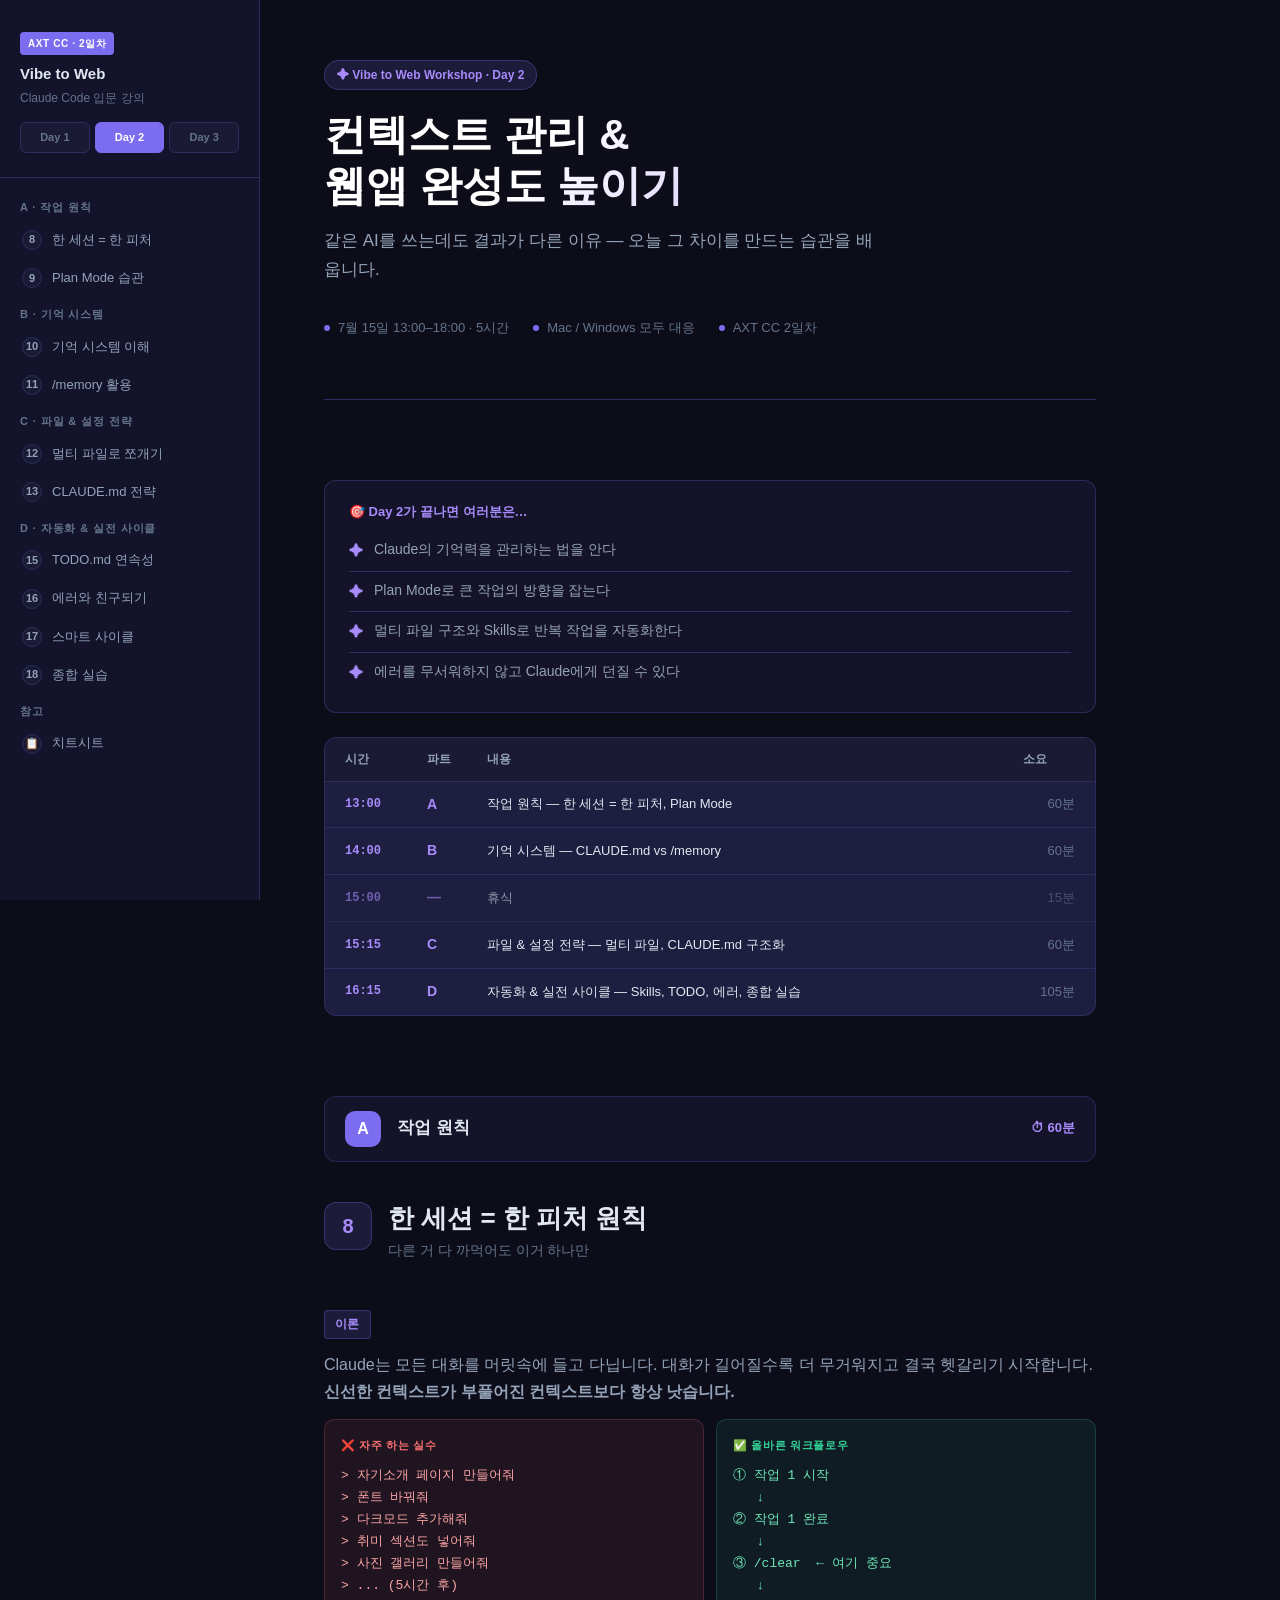
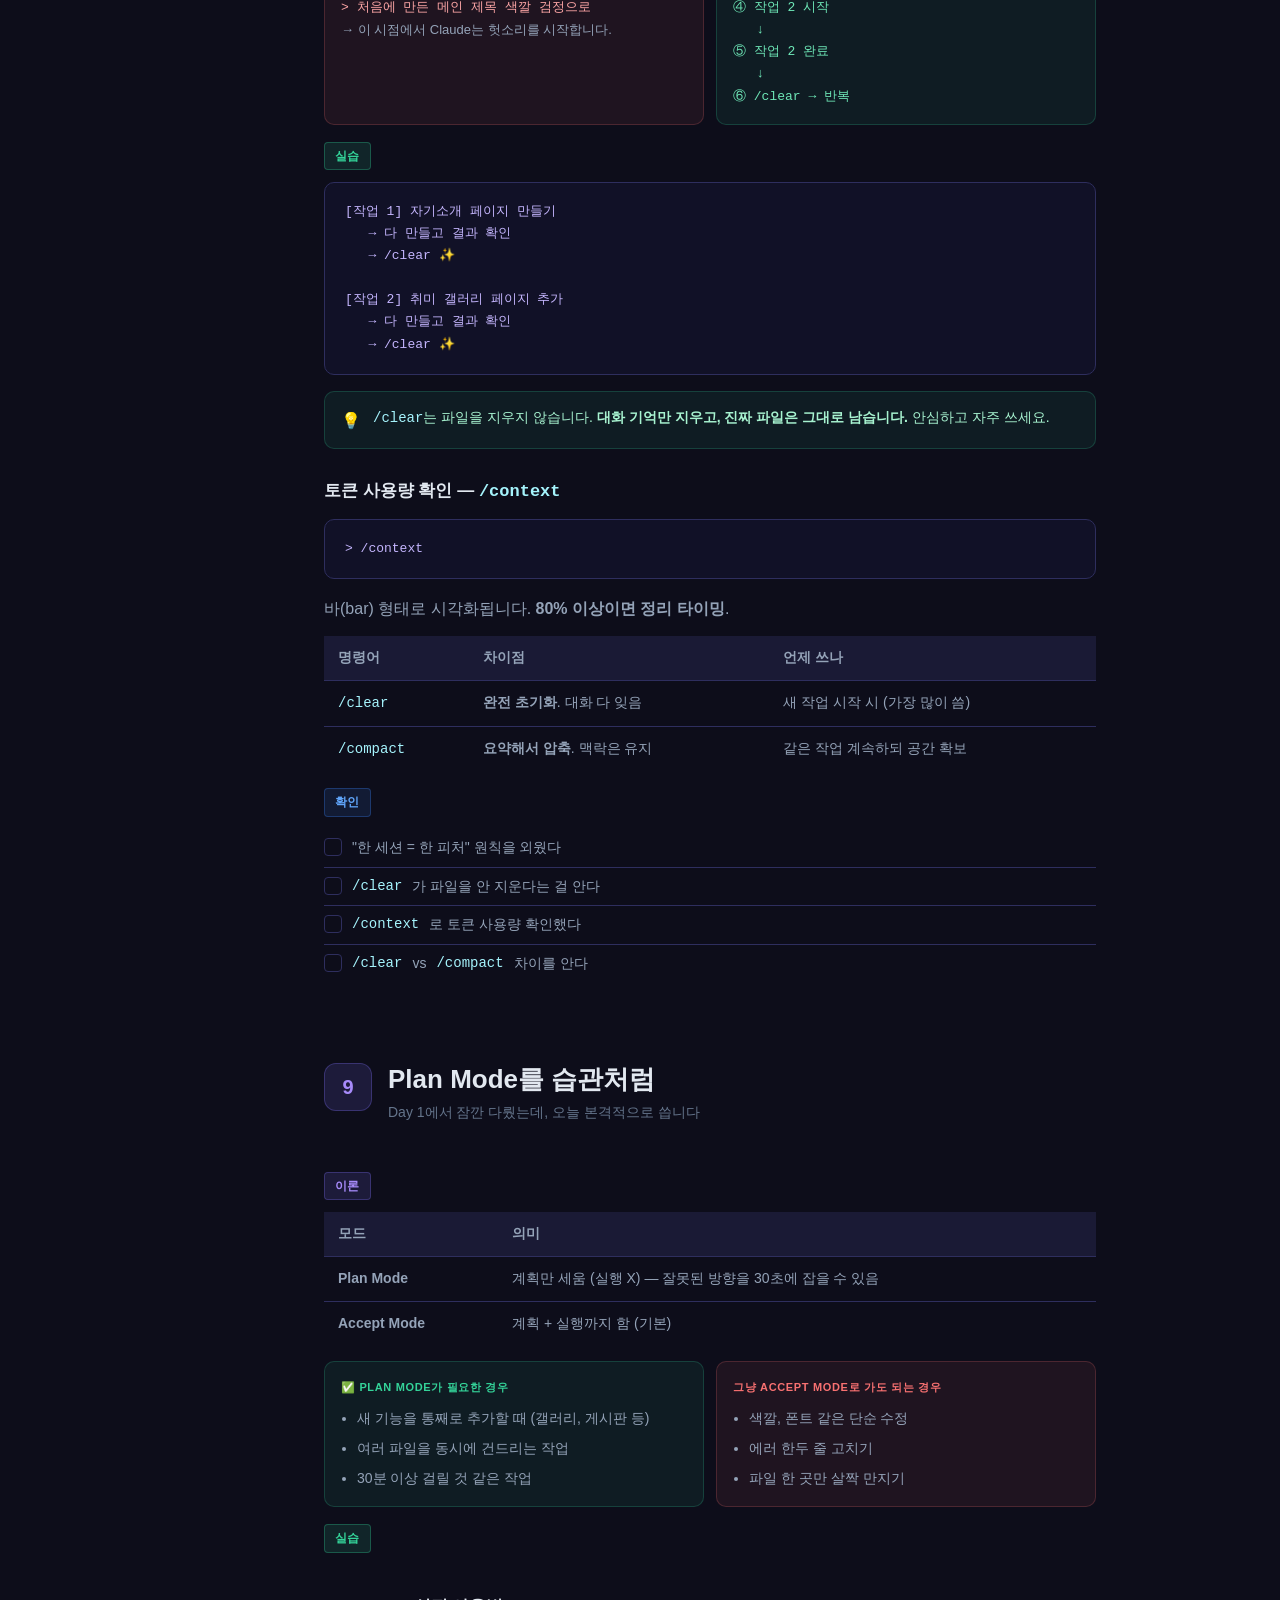
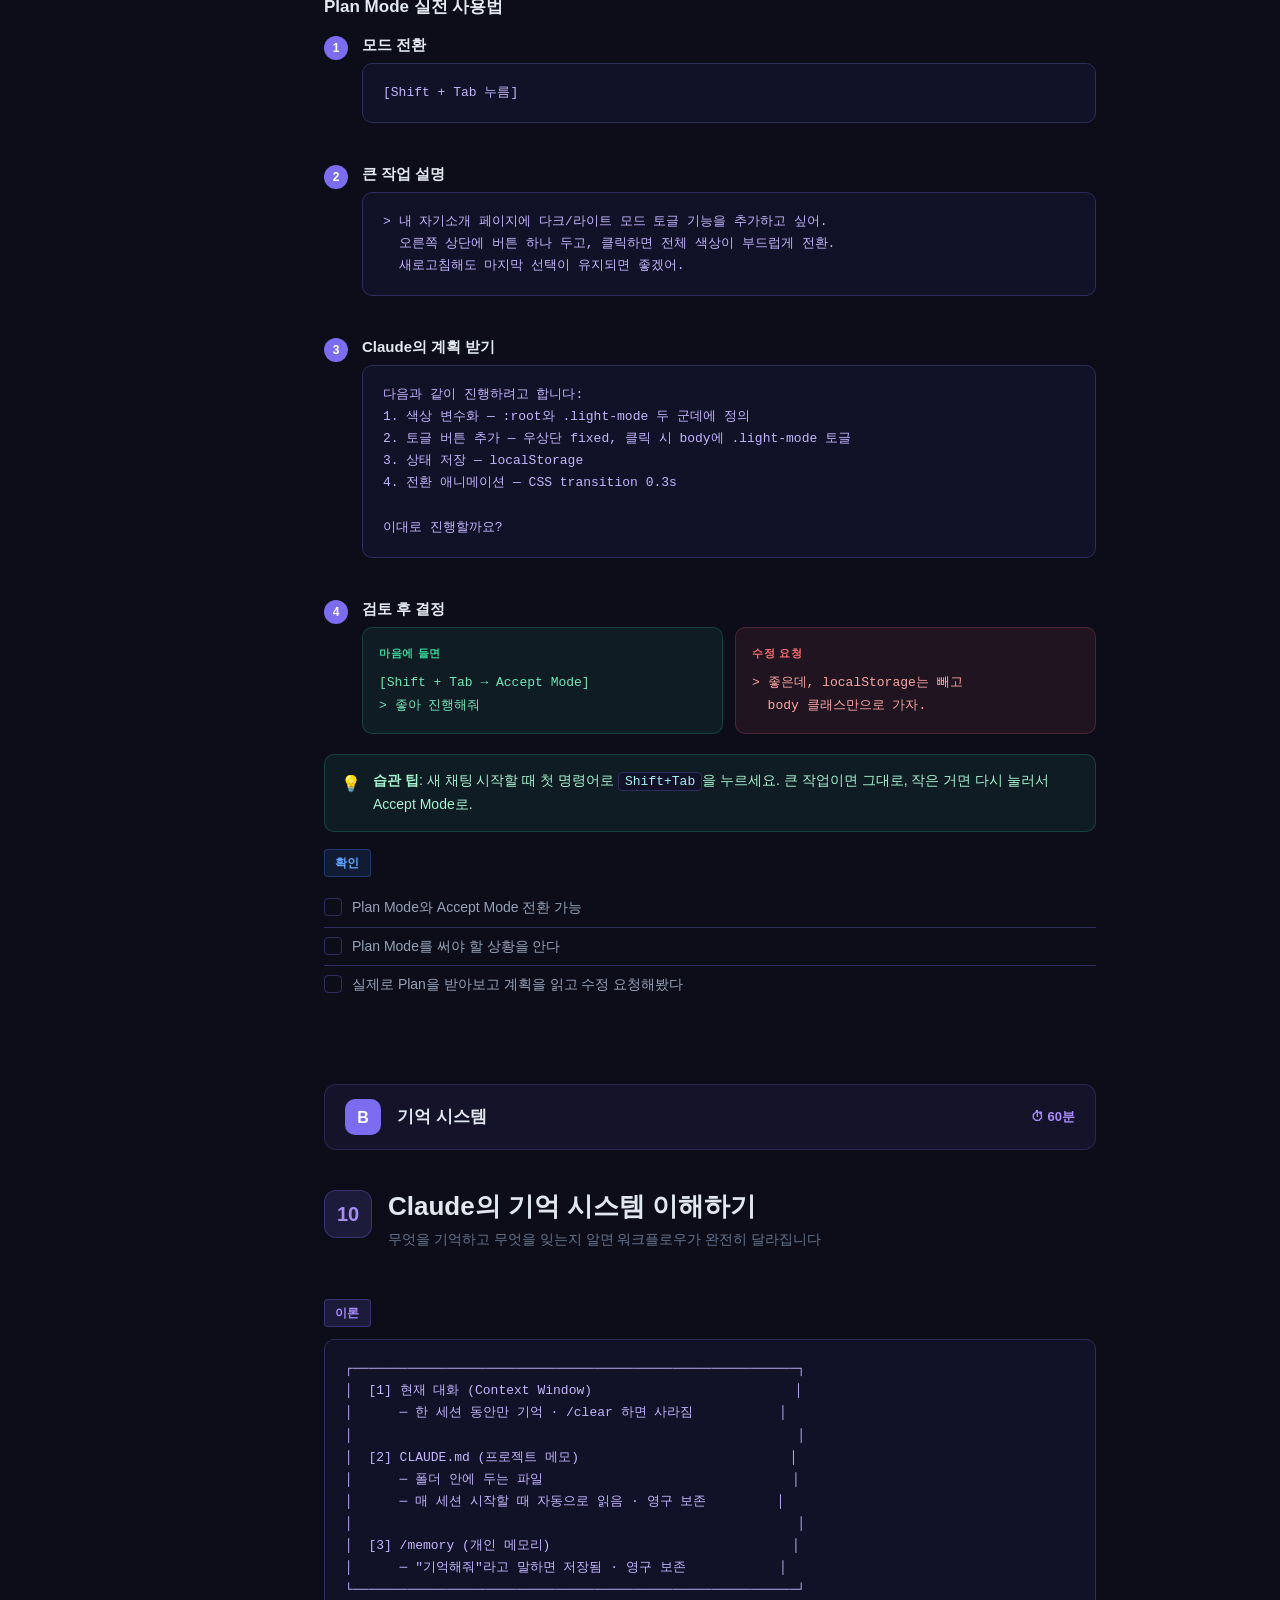
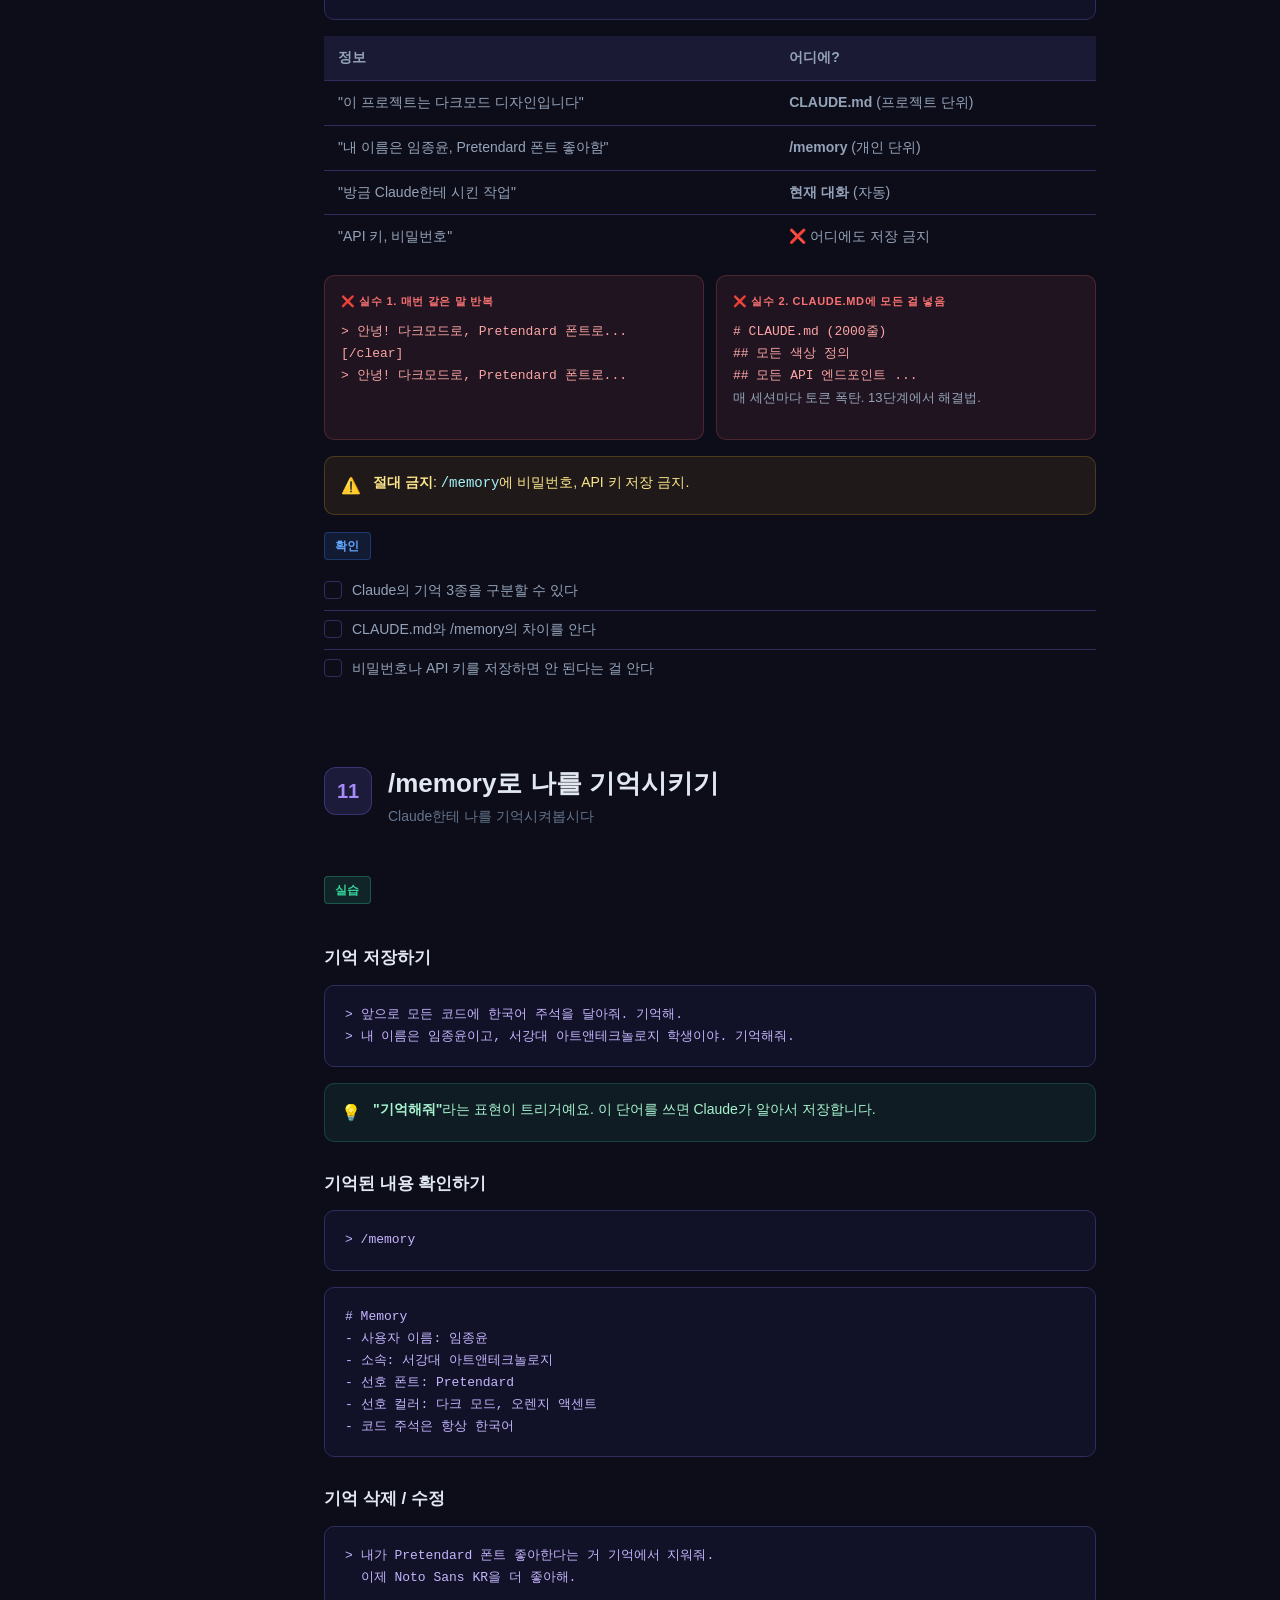
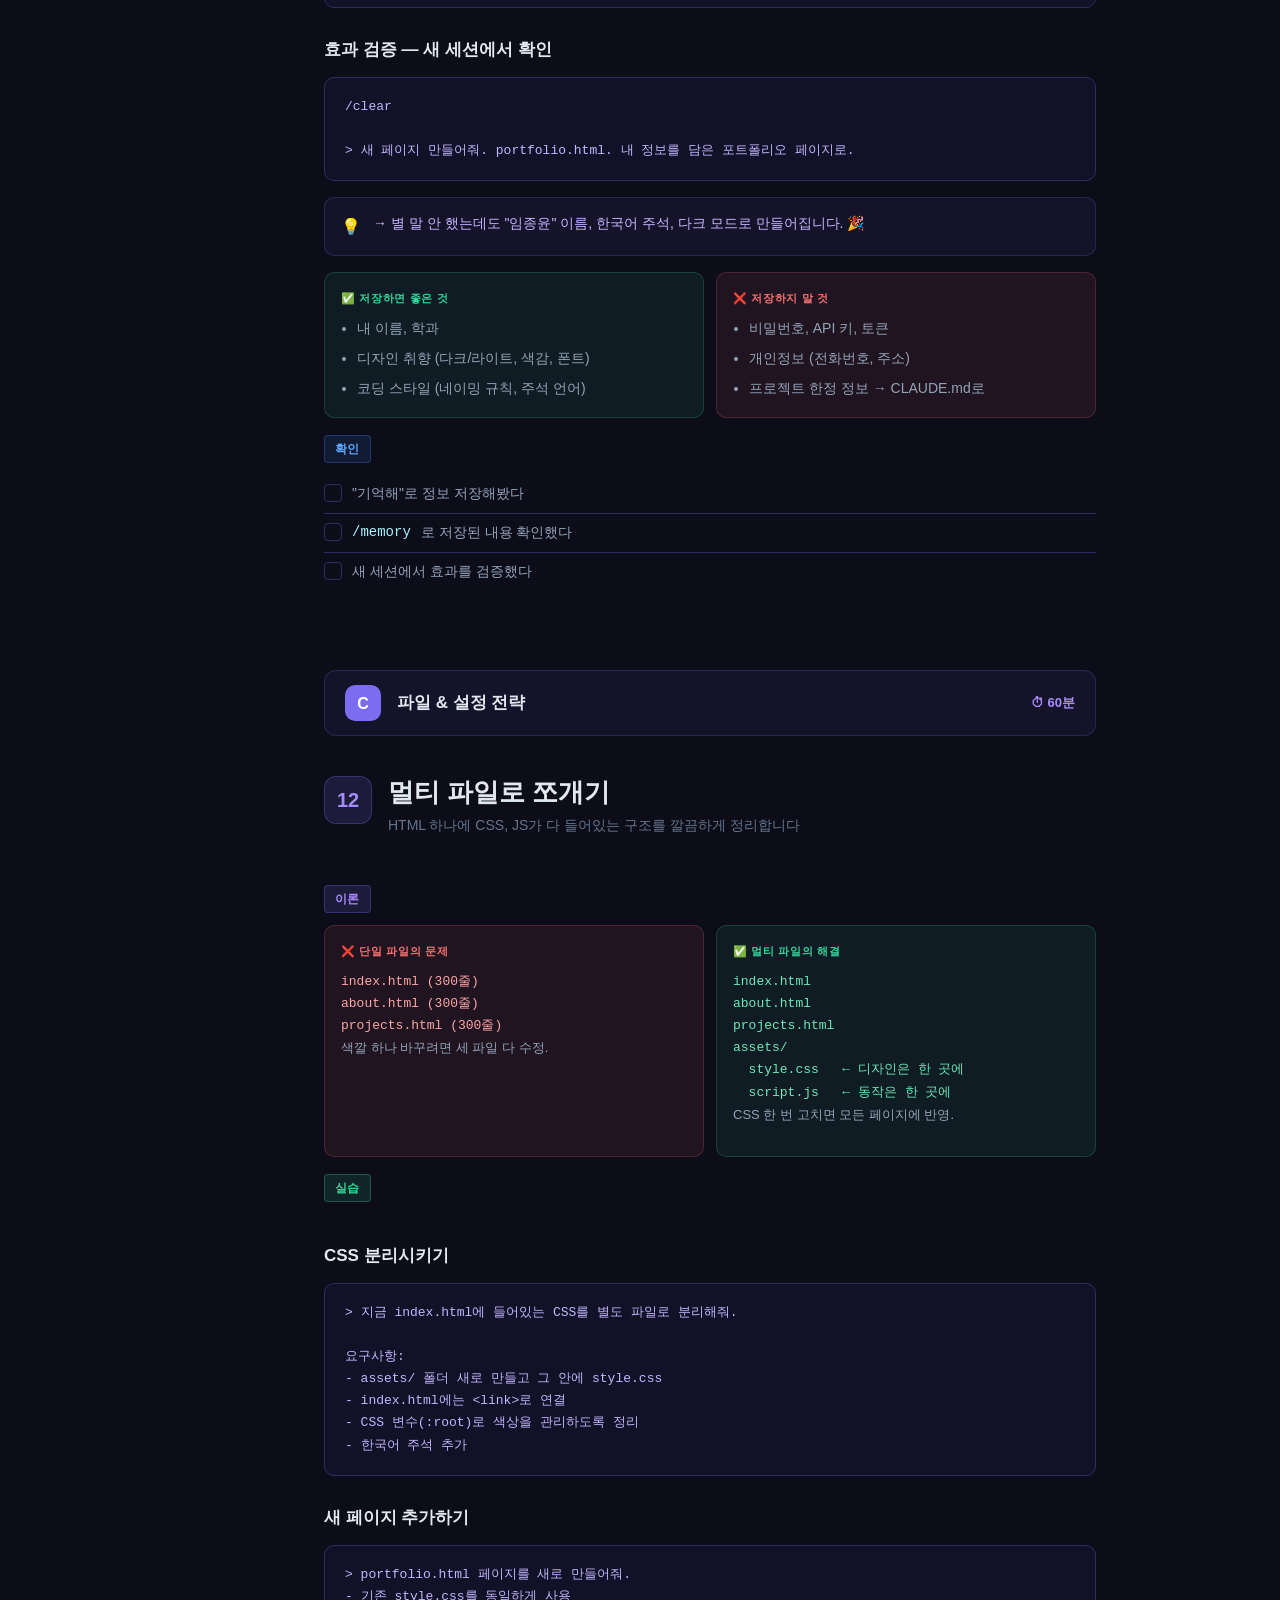
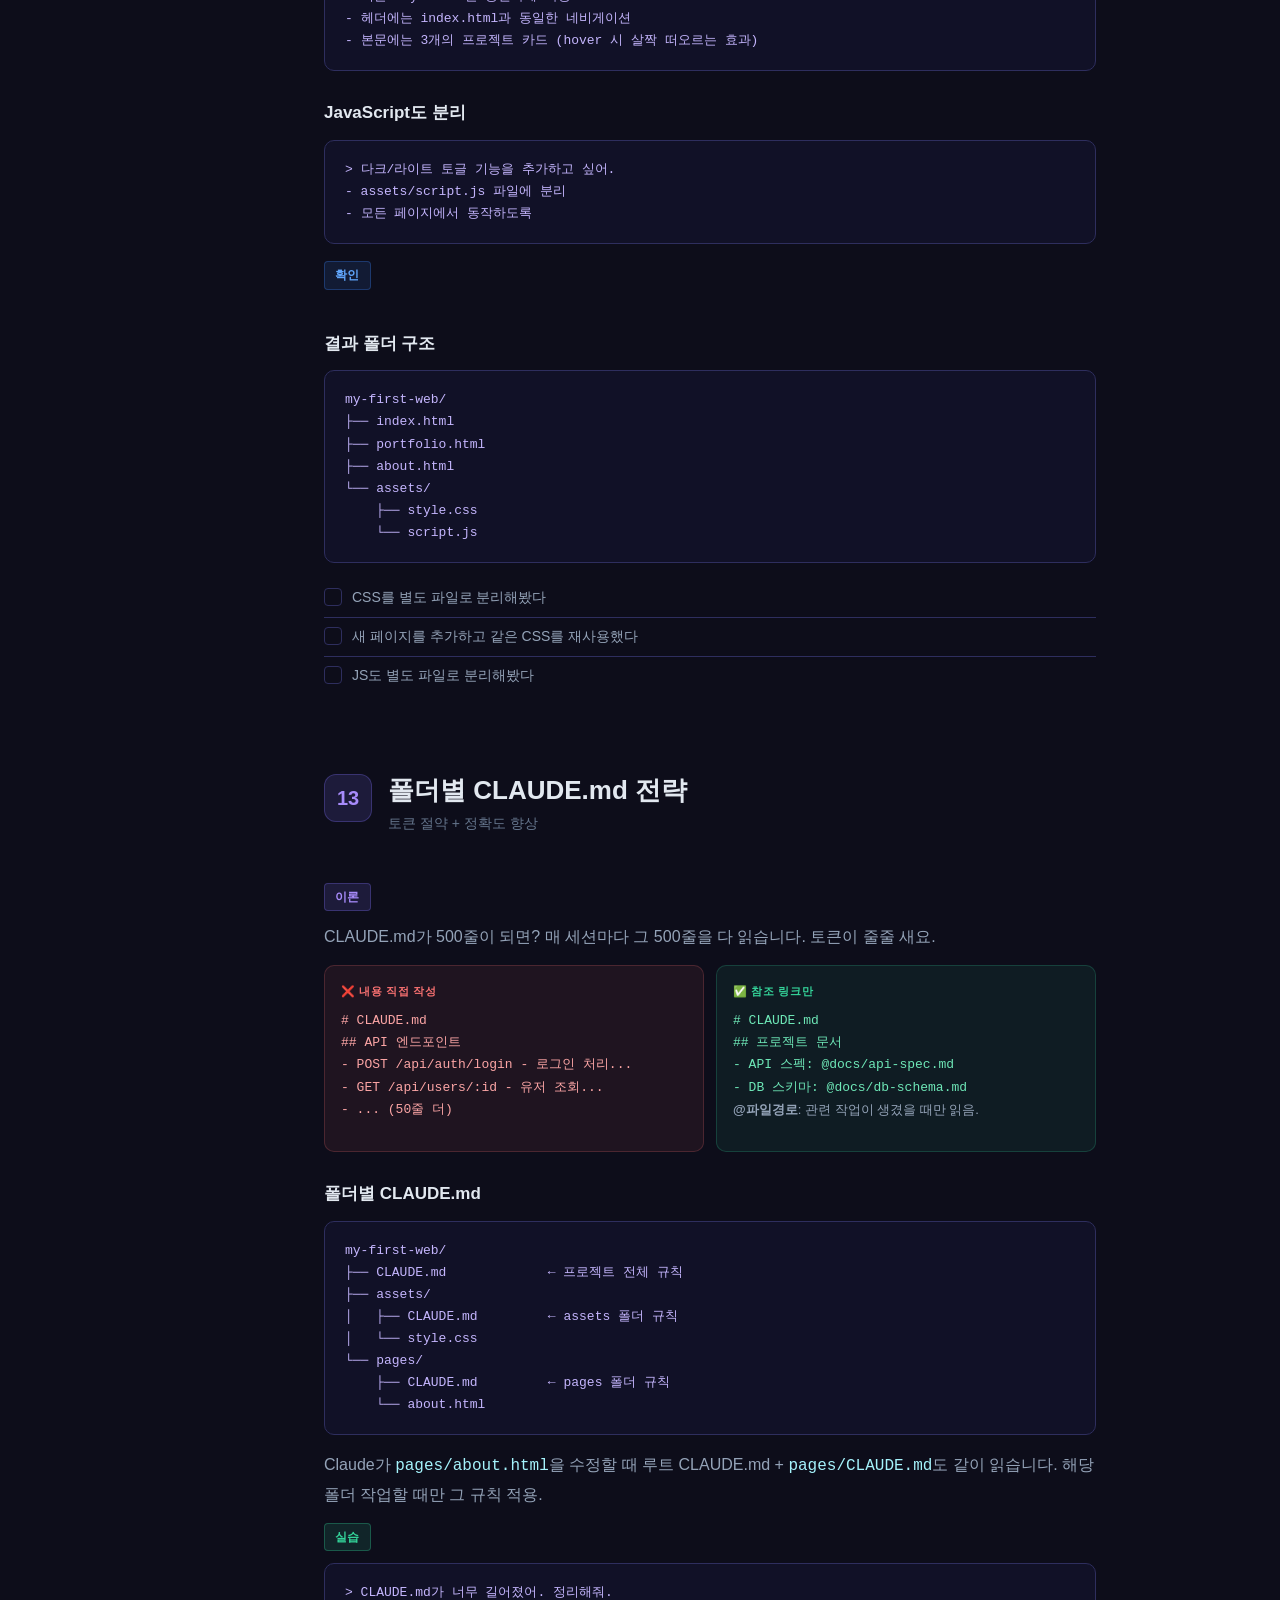
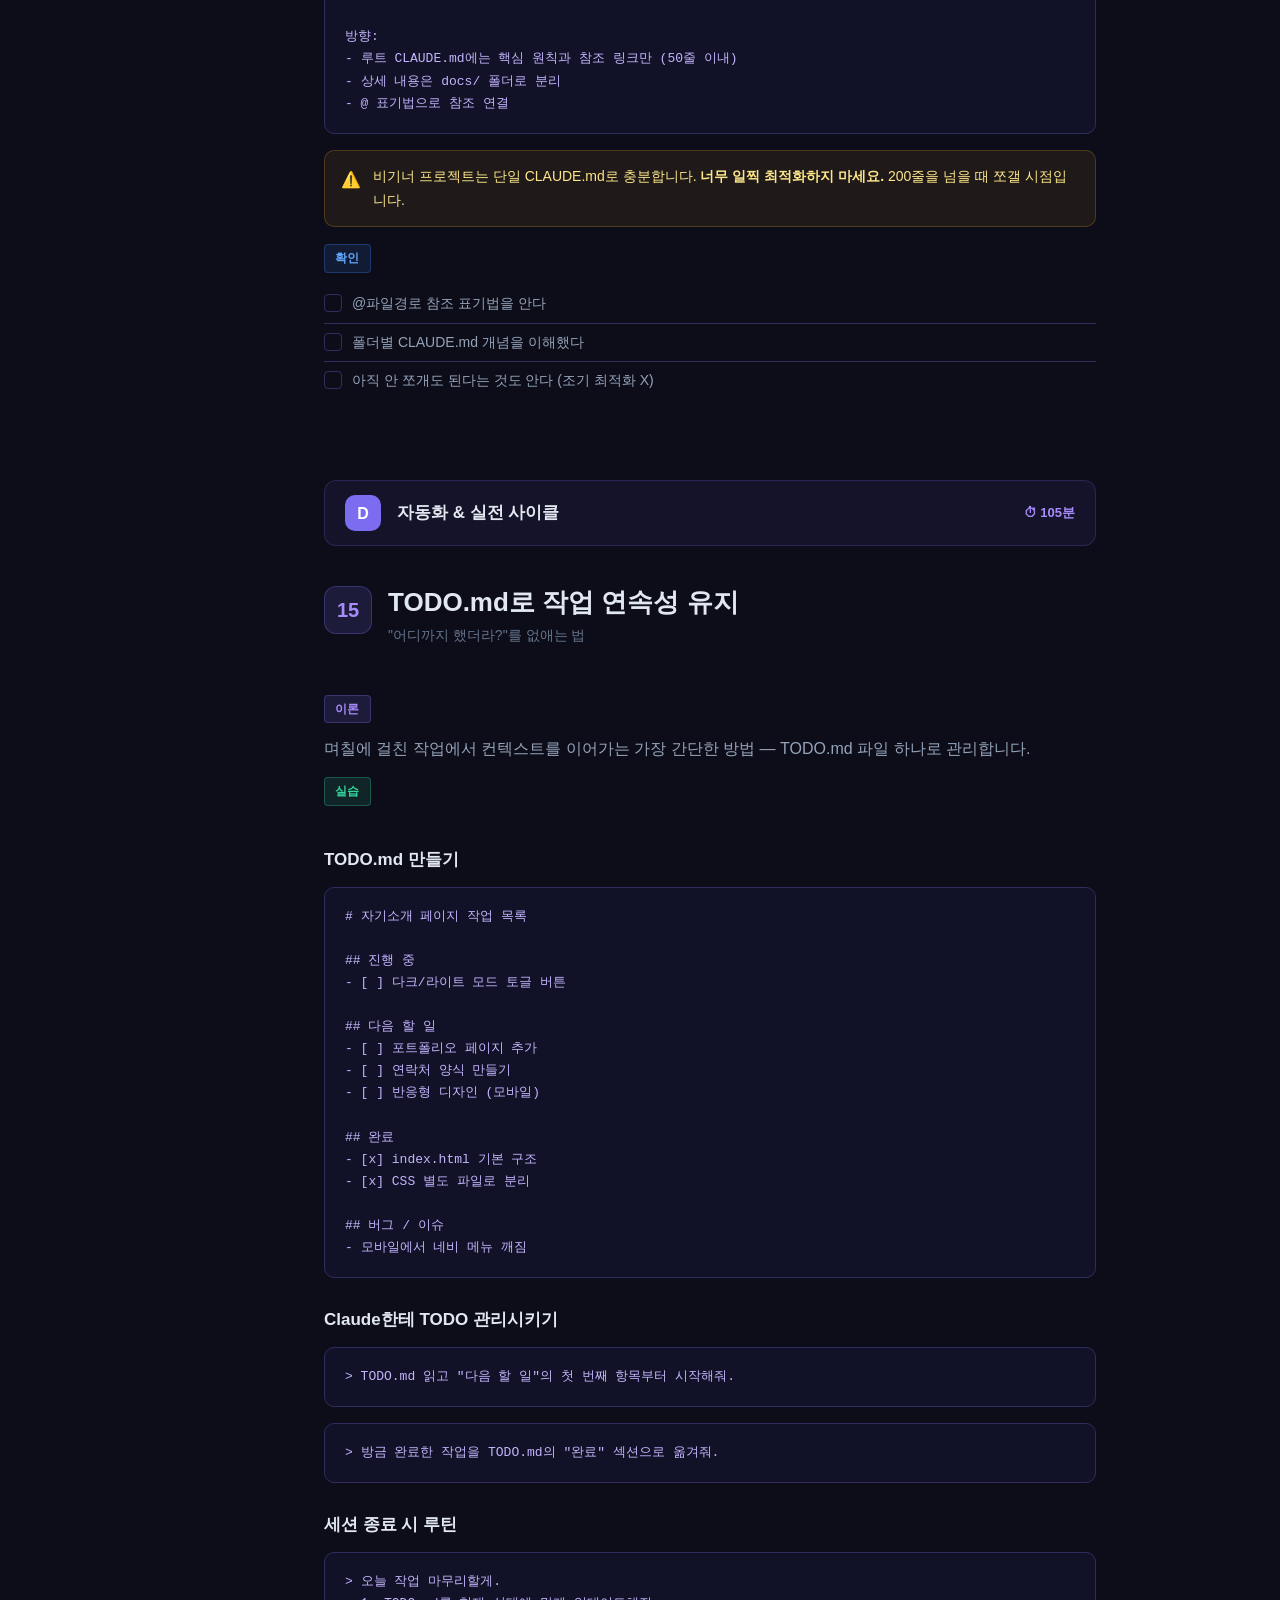
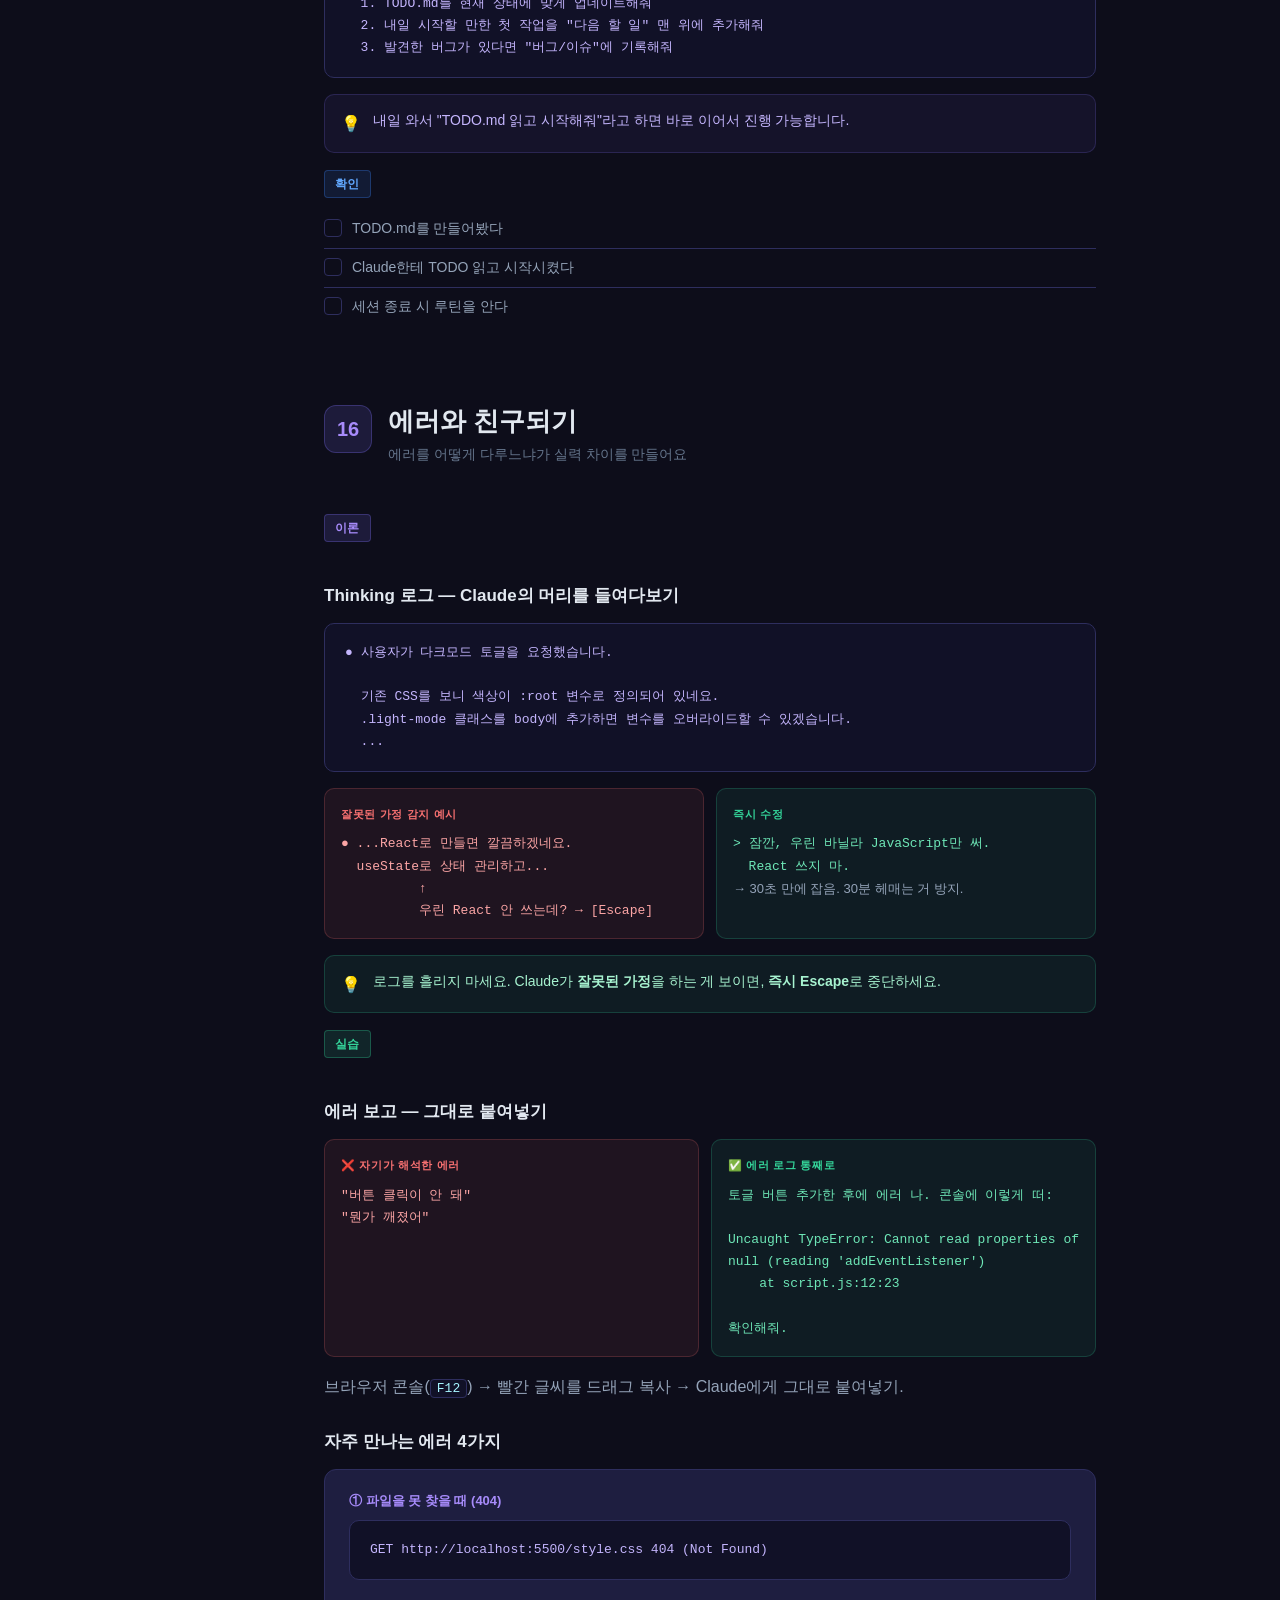
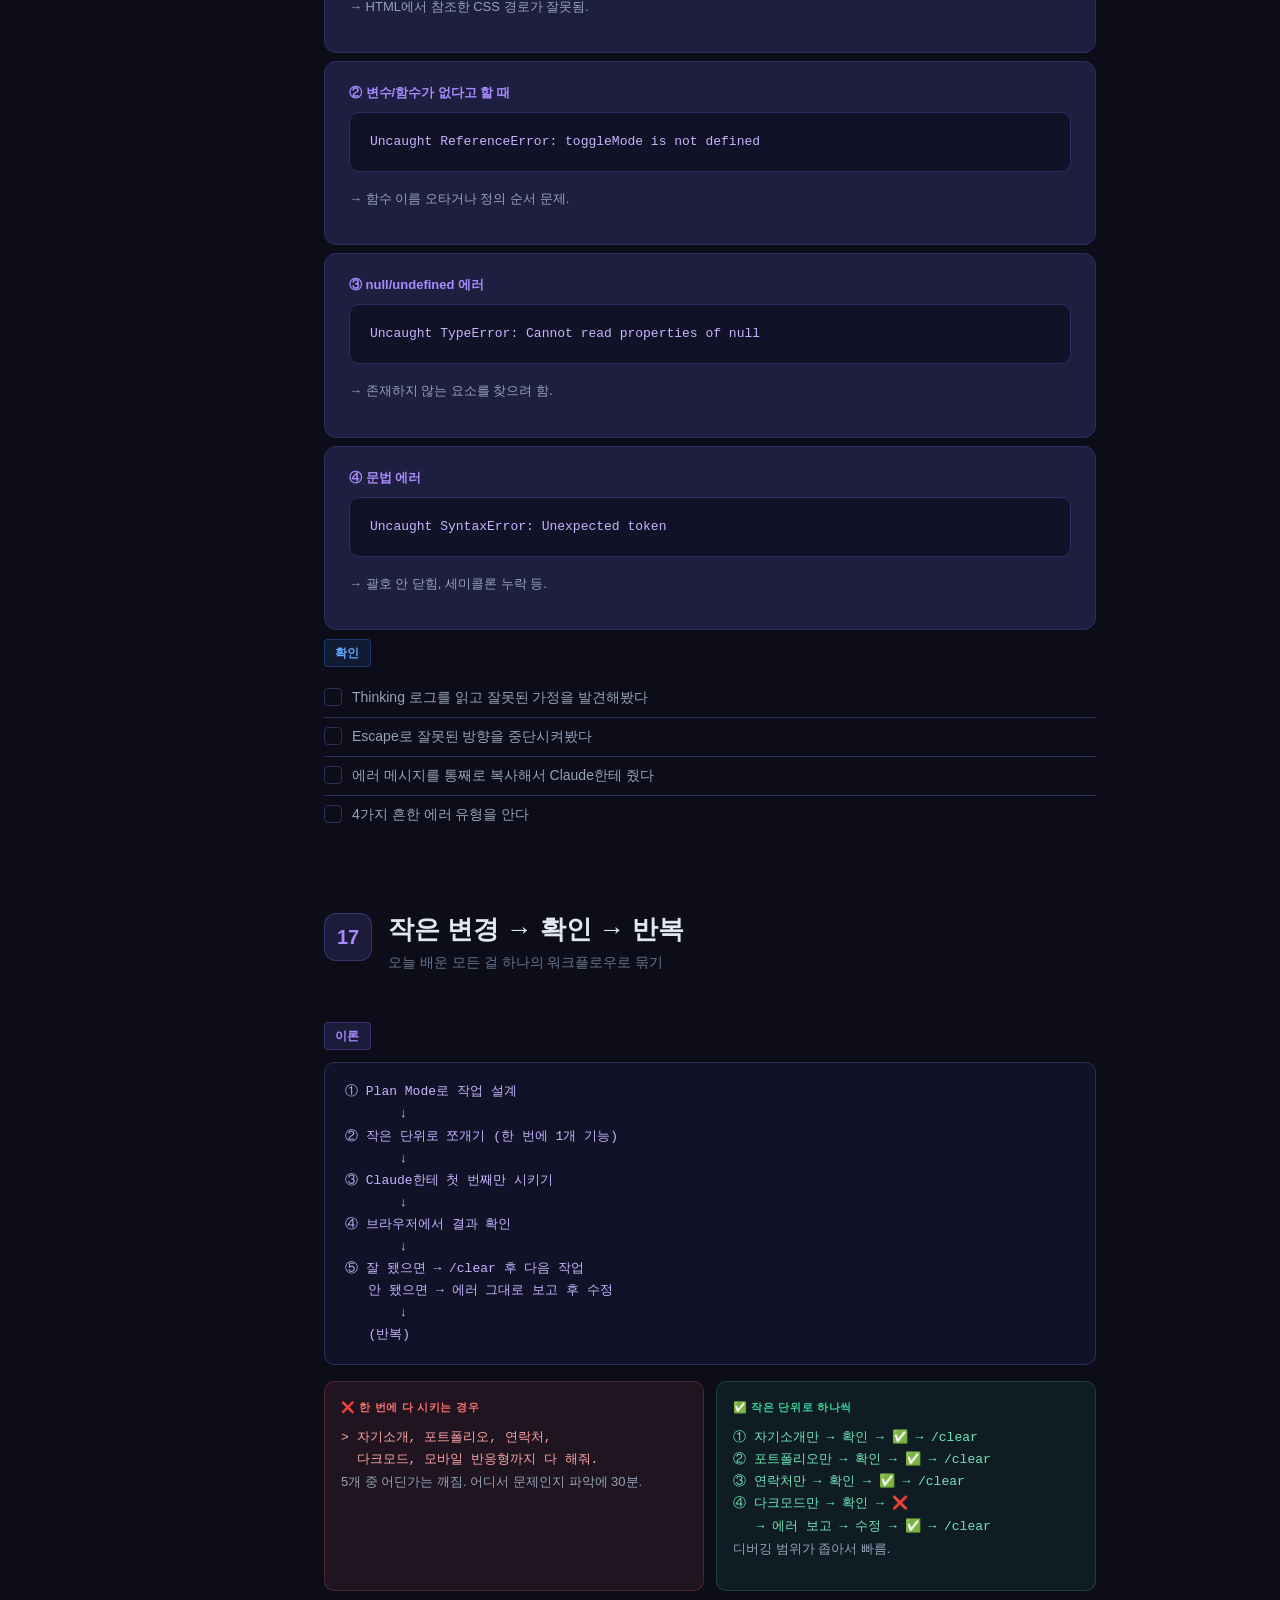
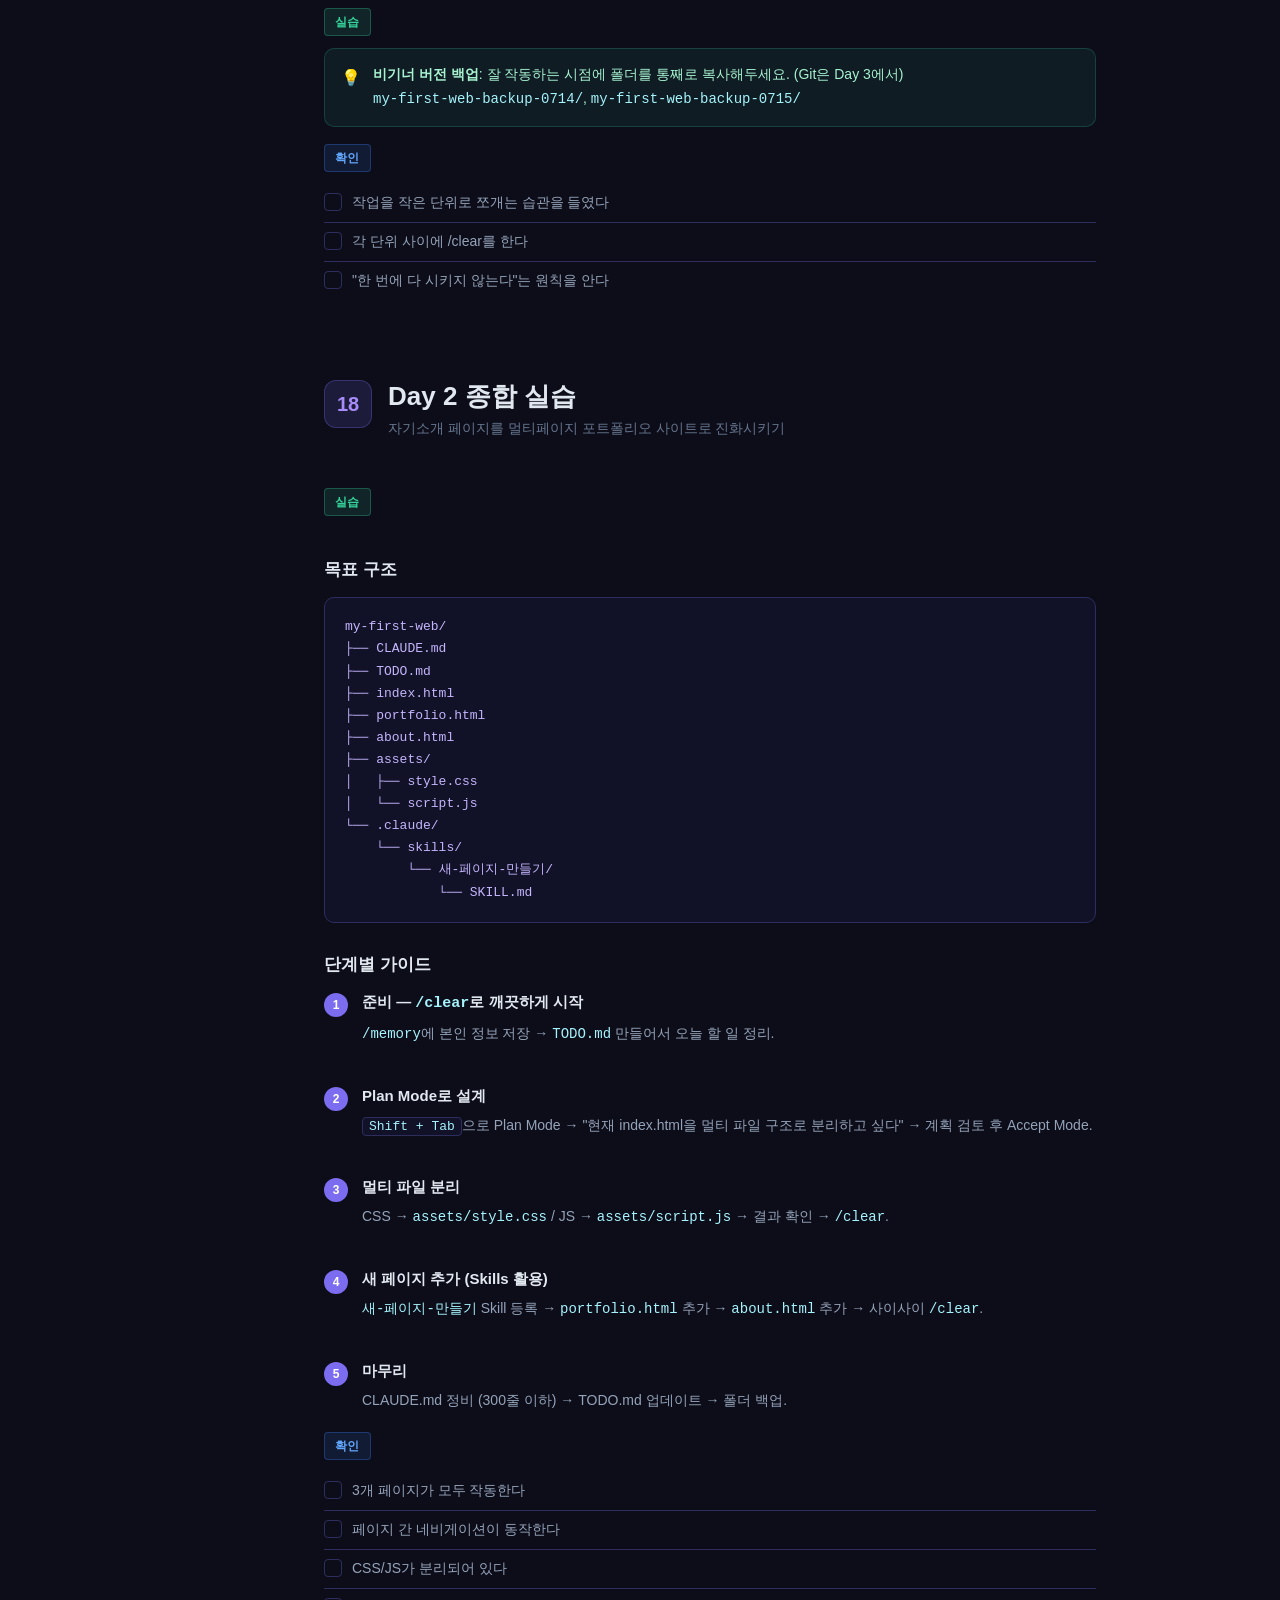
==== day2.html @ 5e1e9b09 "Initial commit: Vibe to Web 워크샵 자료 Co-Authored-By: Claude Opus 4.8 <noreply@anthropic.com>" ====
<!DOCTYPE html>
<html lang="ko">
<head>
  <meta charset="UTF-8">
  <meta name="viewport" content="width=device-width, initial-scale=1.0">
  <title>Vibe to Web — Day 2 · 컨텍스트 관리 &amp; 웹앱 완성도 높이기</title>
  <link rel="stylesheet" href="style.css">
</head>
<body>

<div class="layout">

  <!-- ── Sidebar ── -->
  <aside class="sidebar">
    <div class="sidebar-logo">
      <div class="badge">AXT CC · 2일차</div>
      <h1>Vibe to Web</h1>
      <p>Claude Code 입문 강의</p>
      <div class="day-nav">
        <a href="index.html">Day 1</a>
        <a href="day2.html" class="active">Day 2</a>
        <a href="day3.html">Day 3</a>
      </div>
    </div>
    <nav>
      <div class="nav-section">
        <span class="nav-title">A · 작업 원칙</span>
        <a class="nav-link" href="#step8"><span class="step-num">8</span>한 세션 = 한 피처</a>
        <a class="nav-link" href="#step9"><span class="step-num">9</span>Plan Mode 습관</a>
      </div>
      <div class="nav-section">
        <span class="nav-title">B · 기억 시스템</span>
        <a class="nav-link" href="#step10"><span class="step-num">10</span>기억 시스템 이해</a>
        <a class="nav-link" href="#step11"><span class="step-num">11</span>/memory 활용</a>
      </div>
      <div class="nav-section">
        <span class="nav-title">C · 파일 &amp; 설정 전략</span>
        <a class="nav-link" href="#step12"><span class="step-num">12</span>멀티 파일로 쪼개기</a>
        <a class="nav-link" href="#step13"><span class="step-num">13</span>CLAUDE.md 전략</a>
      </div>
      <div class="nav-section">
        <span class="nav-title">D · 자동화 &amp; 실전 사이클</span>
        <a class="nav-link" href="#step15"><span class="step-num">15</span>TODO.md 연속성</a>
        <a class="nav-link" href="#step16"><span class="step-num">16</span>에러와 친구되기</a>
        <a class="nav-link" href="#step17"><span class="step-num">17</span>스마트 사이클</a>
        <a class="nav-link" href="#step18"><span class="step-num">18</span>종합 실습</a>
      </div>
      <div class="nav-section">
        <span class="nav-title">참고</span>
        <a class="nav-link" href="#appendix"><span class="step-num">📋</span>치트시트</a>
      </div>
    </nav>
  </aside>

  <!-- ── Main ── -->
  <main>

    <!-- Hero -->
    <div class="hero" id="top">
      <div class="tag">✦ Vibe to Web Workshop · Day 2</div>
      <h1>컨텍스트 관리 &amp;<br>웹앱 완성도 높이기</h1>
      <p>같은 AI를 쓰는데도 결과가 다른 이유 — 오늘 그 차이를 만드는 습관을 배웁니다.</p>
      <div class="hero-meta">
        <div class="meta-item"><span class="dot"></span> 7월 15일 13:00–18:00 · 5시간</div>
        <div class="meta-item"><span class="dot"></span> Mac / Windows 모두 대응</div>
        <div class="meta-item"><span class="dot"></span> AXT CC 2일차</div>
      </div>
    </div>

    <!-- Day 2 목표 -->
    <div class="card accent" style="margin-bottom: 24px;">
      <div class="card-title">🎯 Day 2가 끝나면 여러분은…</div>
      <ul class="checklist" style="margin-bottom:0;">
        <li><span style="color:var(--accent2); font-size:15px;">✦</span> Claude의 기억력을 관리하는 법을 안다</li>
        <li><span style="color:var(--accent2); font-size:15px;">✦</span> Plan Mode로 큰 작업의 방향을 잡는다</li>
        <li><span style="color:var(--accent2); font-size:15px;">✦</span> 멀티 파일 구조와 Skills로 반복 작업을 자동화한다</li>
        <li><span style="color:var(--accent2); font-size:15px;">✦</span> 에러를 무서워하지 않고 Claude에게 던질 수 있다</li>
      </ul>
    </div>

    <!-- Timetable -->
    <div class="timetable" style="margin-bottom:80px;">
      <div class="timetable-row timetable-header">
        <span>시간</span><span>파트</span><span>내용</span><span>소요</span>
      </div>
      <div class="timetable-row">
        <span class="tt-time">13:00</span>
        <span class="tt-part">A</span>
        <span class="tt-title">작업 원칙 — 한 세션 = 한 피처, Plan Mode</span>
        <span class="tt-dur">60분</span>
      </div>
      <div class="timetable-row">
        <span class="tt-time">14:00</span>
        <span class="tt-part">B</span>
        <span class="tt-title">기억 시스템 — CLAUDE.md vs /memory</span>
        <span class="tt-dur">60분</span>
      </div>
      <div class="timetable-row" style="opacity:.6;">
        <span class="tt-time">15:00</span>
        <span class="tt-part">—</span>
        <span class="tt-title">휴식</span>
        <span class="tt-dur">15분</span>
      </div>
      <div class="timetable-row">
        <span class="tt-time">15:15</span>
        <span class="tt-part">C</span>
        <span class="tt-title">파일 &amp; 설정 전략 — 멀티 파일, CLAUDE.md 구조화</span>
        <span class="tt-dur">60분</span>
      </div>
      <div class="timetable-row">
        <span class="tt-time">16:15</span>
        <span class="tt-part">D</span>
        <span class="tt-title">자동화 &amp; 실전 사이클 — Skills, TODO, 에러, 종합 실습</span>
        <span class="tt-dur">105분</span>
      </div>
    </div>

    <!-- ════════════════════════════════
         PART A — 작업 원칙
    ═════════════════════════════════ -->
    <div class="part-section" id="part-a">
      <div class="part-header">
        <div class="part-badge">A</div>
        <div class="part-title">작업 원칙</div>
        <div class="part-duration">⏱ 60분</div>
      </div>

      <!-- ── 8단계 ── -->
      <section class="step-section" id="step8">
        <div class="step-header">
          <div class="step-badge">8</div>
          <div class="step-header-text">
            <h2>한 세션 = 한 피처 원칙</h2>
            <p class="step-sub">다른 거 다 까먹어도 이거 하나만</p>
          </div>
        </div>

        <span class="section-label label-theory">이론</span>
        <p>Claude는 모든 대화를 머릿속에 들고 다닙니다. 대화가 길어질수록 더 무거워지고 결국 헷갈리기 시작합니다. <strong>신선한 컨텍스트가 부풀어진 컨텍스트보다 항상 낫습니다.</strong></p>

        <div class="compare">
          <div class="compare-bad">
            <div class="compare-label">❌ 자주 하는 실수</div>
            <pre><code>&gt; 자기소개 페이지 만들어줘
&gt; 폰트 바꿔줘
&gt; 다크모드 추가해줘
&gt; 취미 섹션도 넣어줘
&gt; 사진 갤러리 만들어줘
&gt; ... (5시간 후)
&gt; 처음에 만든 메인 제목 색깔 검정으로</code></pre>
            <p style="font-size:13px; color:var(--text2);">→ 이 시점에서 Claude는 헛소리를 시작합니다.</p>
          </div>
          <div class="compare-good">
            <div class="compare-label">✅ 올바른 워크플로우</div>
            <pre><code>① 작업 1 시작
   ↓
② 작업 1 완료
   ↓
③ /clear  ← 여기 중요
   ↓
④ 작업 2 시작
   ↓
⑤ 작업 2 완료
   ↓
⑥ /clear → 반복</code></pre>
          </div>
        </div>

        <span class="section-label label-practice">실습</span>
        <pre><code>[작업 1] 자기소개 페이지 만들기
   → 다 만들고 결과 확인
   → /clear ✨

[작업 2] 취미 갤러리 페이지 추가
   → 다 만들고 결과 확인
   → /clear ✨</code></pre>

        <div class="tip">
          <span class="tip-icon">💡</span>
          <div><code>/clear</code>는 파일을 지우지 않습니다. <strong>대화 기억만 지우고, 진짜 파일은 그대로 남습니다.</strong> 안심하고 자주 쓰세요.</div>
        </div>

        <h3>토큰 사용량 확인 — <code>/context</code></h3>
        <pre><code>&gt; /context</code></pre>
        <p>바(bar) 형태로 시각화됩니다. <strong>80% 이상이면 정리 타이밍</strong>.</p>

        <div class="table-wrap">
          <table>
            <thead><tr><th>명령어</th><th>차이점</th><th>언제 쓰나</th></tr></thead>
            <tbody>
              <tr><td><code>/clear</code></td><td><strong>완전 초기화</strong>. 대화 다 잊음</td><td>새 작업 시작 시 (가장 많이 씀)</td></tr>
              <tr><td><code>/compact</code></td><td><strong>요약해서 압축</strong>. 맥락은 유지</td><td>같은 작업 계속하되 공간 확보</td></tr>
            </tbody>
          </table>
        </div>

        <span class="section-label label-verify">확인</span>
        <ul class="checklist">
          <li><span class="check-box"></span>"한 세션 = 한 피처" 원칙을 외웠다</li>
          <li><span class="check-box"></span><code>/clear</code>가 파일을 안 지운다는 걸 안다</li>
          <li><span class="check-box"></span><code>/context</code>로 토큰 사용량 확인했다</li>
          <li><span class="check-box"></span><code>/clear</code> vs <code>/compact</code> 차이를 안다</li>
        </ul>
      </section>

      <!-- ── 9단계 ── -->
      <section class="step-section" id="step9">
        <div class="step-header">
          <div class="step-badge">9</div>
          <div class="step-header-text">
            <h2>Plan Mode를 습관처럼</h2>
            <p class="step-sub">Day 1에서 잠깐 다뤘는데, 오늘 본격적으로 씁니다</p>
          </div>
        </div>

        <span class="section-label label-theory">이론</span>
        <div class="table-wrap">
          <table>
            <thead><tr><th>모드</th><th>의미</th></tr></thead>
            <tbody>
              <tr><td><strong>Plan Mode</strong></td><td>계획만 세움 (실행 X) — 잘못된 방향을 30초에 잡을 수 있음</td></tr>
              <tr><td><strong>Accept Mode</strong></td><td>계획 + 실행까지 함 (기본)</td></tr>
            </tbody>
          </table>
        </div>

        <div class="compare">
          <div class="compare-good">
            <div class="compare-label">✅ Plan Mode가 필요한 경우</div>
            <ul style="margin:0; padding-left:16px; color:var(--text2); font-size:14px; display:flex; flex-direction:column; gap:6px;">
              <li>새 기능을 통째로 추가할 때 (갤러리, 게시판 등)</li>
              <li>여러 파일을 동시에 건드리는 작업</li>
              <li>30분 이상 걸릴 것 같은 작업</li>
            </ul>
          </div>
          <div class="compare-bad">
            <div class="compare-label">그냥 Accept Mode로 가도 되는 경우</div>
            <ul style="margin:0; padding-left:16px; color:var(--text2); font-size:14px; display:flex; flex-direction:column; gap:6px;">
              <li>색깔, 폰트 같은 단순 수정</li>
              <li>에러 한두 줄 고치기</li>
              <li>파일 한 곳만 살짝 만지기</li>
            </ul>
          </div>
        </div>

        <span class="section-label label-practice">실습</span>
        <h3>Plan Mode 실전 사용법</h3>
        <ol class="step-list">
          <li>
            <div>
              <div class="step-list-title">모드 전환</div>
              <pre><code>[Shift + Tab 누름]</code></pre>
            </div>
          </li>
          <li>
            <div>
              <div class="step-list-title">큰 작업 설명</div>
              <pre><code>&gt; 내 자기소개 페이지에 다크/라이트 모드 토글 기능을 추가하고 싶어.
  오른쪽 상단에 버튼 하나 두고, 클릭하면 전체 색상이 부드럽게 전환.
  새로고침해도 마지막 선택이 유지되면 좋겠어.</code></pre>
            </div>
          </li>
          <li>
            <div>
              <div class="step-list-title">Claude의 계획 받기</div>
              <pre><code>다음과 같이 진행하려고 합니다:
1. 색상 변수화 — :root와 .light-mode 두 군데에 정의
2. 토글 버튼 추가 — 우상단 fixed, 클릭 시 body에 .light-mode 토글
3. 상태 저장 — localStorage
4. 전환 애니메이션 — CSS transition 0.3s

이대로 진행할까요?</code></pre>
            </div>
          </li>
          <li>
            <div>
              <div class="step-list-title">검토 후 결정</div>
              <div class="compare">
                <div class="compare-good">
                  <div class="compare-label">마음에 들면</div>
                  <pre><code>[Shift + Tab → Accept Mode]
&gt; 좋아 진행해줘</code></pre>
                </div>
                <div class="compare-bad">
                  <div class="compare-label">수정 요청</div>
                  <pre><code>&gt; 좋은데, localStorage는 빼고
  body 클래스만으로 가자.</code></pre>
                </div>
              </div>
            </div>
          </li>
        </ol>

        <div class="tip">
          <span class="tip-icon">💡</span>
          <div><strong>습관 팁</strong>: 새 채팅 시작할 때 첫 명령어로 <span class="inline-code">Shift+Tab</span>을 누르세요. 큰 작업이면 그대로, 작은 거면 다시 눌러서 Accept Mode로.</div>
        </div>

        <span class="section-label label-verify">확인</span>
        <ul class="checklist">
          <li><span class="check-box"></span>Plan Mode와 Accept Mode 전환 가능</li>
          <li><span class="check-box"></span>Plan Mode를 써야 할 상황을 안다</li>
          <li><span class="check-box"></span>실제로 Plan을 받아보고 계획을 읽고 수정 요청해봤다</li>
        </ul>
      </section>
    </div><!-- /part-a -->

    <!-- ════════════════════════════════
         PART B — 기억 시스템
    ═════════════════════════════════ -->
    <div class="part-section" id="part-b">
      <div class="part-header">
        <div class="part-badge">B</div>
        <div class="part-title">기억 시스템</div>
        <div class="part-duration">⏱ 60분</div>
      </div>

      <!-- ── 10단계 ── -->
      <section class="step-section" id="step10">
        <div class="step-header">
          <div class="step-badge">10</div>
          <div class="step-header-text">
            <h2>Claude의 기억 시스템 이해하기</h2>
            <p class="step-sub">무엇을 기억하고 무엇을 잊는지 알면 워크플로우가 완전히 달라집니다</p>
          </div>
        </div>

        <span class="section-label label-theory">이론</span>
        <pre><code>┌─────────────────────────────────────────────────────────┐
│  [1] 현재 대화 (Context Window)                          │
│      ─ 한 세션 동안만 기억 · /clear 하면 사라짐           │
│                                                         │
│  [2] CLAUDE.md (프로젝트 메모)                           │
│      ─ 폴더 안에 두는 파일                                │
│      ─ 매 세션 시작할 때 자동으로 읽음 · 영구 보존         │
│                                                         │
│  [3] /memory (개인 메모리)                               │
│      ─ "기억해줘"라고 말하면 저장됨 · 영구 보존            │
└─────────────────────────────────────────────────────────┘</code></pre>

        <div class="table-wrap">
          <table>
            <thead><tr><th>정보</th><th>어디에?</th></tr></thead>
            <tbody>
              <tr><td>"이 프로젝트는 다크모드 디자인입니다"</td><td><strong>CLAUDE.md</strong> (프로젝트 단위)</td></tr>
              <tr><td>"내 이름은 임종윤, Pretendard 폰트 좋아함"</td><td><strong>/memory</strong> (개인 단위)</td></tr>
              <tr><td>"방금 Claude한테 시킨 작업"</td><td><strong>현재 대화</strong> (자동)</td></tr>
              <tr><td>"API 키, 비밀번호"</td><td>❌ 어디에도 저장 금지</td></tr>
            </tbody>
          </table>
        </div>

        <div class="compare">
          <div class="compare-bad">
            <div class="compare-label">❌ 실수 1. 매번 같은 말 반복</div>
            <pre><code>&gt; 안녕! 다크모드로, Pretendard 폰트로...
[/clear]
&gt; 안녕! 다크모드로, Pretendard 폰트로...</code></pre>
          </div>
          <div class="compare-bad">
            <div class="compare-label">❌ 실수 2. CLAUDE.md에 모든 걸 넣음</div>
            <pre><code># CLAUDE.md (2000줄)
## 모든 색상 정의
## 모든 API 엔드포인트 ...</code></pre>
            <p style="font-size:13px; color:var(--text2);">매 세션마다 토큰 폭탄. 13단계에서 해결법.</p>
          </div>
        </div>

        <div class="warn">
          <span class="warn-icon">⚠️</span>
          <div><strong>절대 금지</strong>: <code>/memory</code>에 비밀번호, API 키 저장 금지.</div>
        </div>

        <span class="section-label label-verify">확인</span>
        <ul class="checklist">
          <li><span class="check-box"></span>Claude의 기억 3종을 구분할 수 있다</li>
          <li><span class="check-box"></span>CLAUDE.md와 /memory의 차이를 안다</li>
          <li><span class="check-box"></span>비밀번호나 API 키를 저장하면 안 된다는 걸 안다</li>
        </ul>
      </section>

      <!-- ── 11단계 ── -->
      <section class="step-section" id="step11">
        <div class="step-header">
          <div class="step-badge">11</div>
          <div class="step-header-text">
            <h2>/memory로 나를 기억시키기</h2>
            <p class="step-sub">Claude한테 나를 기억시켜봅시다</p>
          </div>
        </div>

        <span class="section-label label-practice">실습</span>
        <h3>기억 저장하기</h3>
        <pre><code>&gt; 앞으로 모든 코드에 한국어 주석을 달아줘. 기억해.
&gt; 내 이름은 임종윤이고, 서강대 아트앤테크놀로지 학생이야. 기억해줘.</code></pre>
        <div class="tip">
          <span class="tip-icon">💡</span>
          <div><strong>"기억해줘"</strong>라는 표현이 트리거예요. 이 단어를 쓰면 Claude가 알아서 저장합니다.</div>
        </div>

        <h3>기억된 내용 확인하기</h3>
        <pre><code>&gt; /memory</code></pre>
        <pre><code># Memory
- 사용자 이름: 임종윤
- 소속: 서강대 아트앤테크놀로지
- 선호 폰트: Pretendard
- 선호 컬러: 다크 모드, 오렌지 액센트
- 코드 주석은 항상 한국어</code></pre>

        <h3>기억 삭제 / 수정</h3>
        <pre><code>&gt; 내가 Pretendard 폰트 좋아한다는 거 기억에서 지워줘.
  이제 Noto Sans KR을 더 좋아해.</code></pre>

        <h3>효과 검증 — 새 세션에서 확인</h3>
        <pre><code>/clear

&gt; 새 페이지 만들어줘. portfolio.html. 내 정보를 담은 포트폴리오 페이지로.</code></pre>
        <div class="info">
          <span class="info-icon">💡</span>
          <div>→ 별 말 안 했는데도 "임종윤" 이름, 한국어 주석, 다크 모드로 만들어집니다. 🎉</div>
        </div>

        <div class="compare">
          <div class="compare-good">
            <div class="compare-label">✅ 저장하면 좋은 것</div>
            <ul style="margin:0; padding-left:16px; color:var(--text2); font-size:14px; display:flex; flex-direction:column; gap:6px;">
              <li>내 이름, 학과</li>
              <li>디자인 취향 (다크/라이트, 색감, 폰트)</li>
              <li>코딩 스타일 (네이밍 규칙, 주석 언어)</li>
            </ul>
          </div>
          <div class="compare-bad">
            <div class="compare-label">❌ 저장하지 말 것</div>
            <ul style="margin:0; padding-left:16px; color:var(--text2); font-size:14px; display:flex; flex-direction:column; gap:6px;">
              <li>비밀번호, API 키, 토큰</li>
              <li>개인정보 (전화번호, 주소)</li>
              <li>프로젝트 한정 정보 → CLAUDE.md로</li>
            </ul>
          </div>
        </div>

        <span class="section-label label-verify">확인</span>
        <ul class="checklist">
          <li><span class="check-box"></span>"기억해"로 정보 저장해봤다</li>
          <li><span class="check-box"></span><code>/memory</code>로 저장된 내용 확인했다</li>
          <li><span class="check-box"></span>새 세션에서 효과를 검증했다</li>
        </ul>
      </section>
    </div><!-- /part-b -->

    <!-- ════════════════════════════════
         PART C — 파일 & 설정 전략
    ═════════════════════════════════ -->
    <div class="part-section" id="part-c">
      <div class="part-header">
        <div class="part-badge">C</div>
        <div class="part-title">파일 &amp; 설정 전략</div>
        <div class="part-duration">⏱ 60분</div>
      </div>

      <!-- ── 12단계 ── -->
      <section class="step-section" id="step12">
        <div class="step-header">
          <div class="step-badge">12</div>
          <div class="step-header-text">
            <h2>멀티 파일로 쪼개기</h2>
            <p class="step-sub">HTML 하나에 CSS, JS가 다 들어있는 구조를 깔끔하게 정리합니다</p>
          </div>
        </div>

        <span class="section-label label-theory">이론</span>
        <div class="compare">
          <div class="compare-bad">
            <div class="compare-label">❌ 단일 파일의 문제</div>
            <pre><code>index.html (300줄)
about.html (300줄)
projects.html (300줄)</code></pre>
            <p style="font-size:13px; color:var(--text2);">색깔 하나 바꾸려면 세 파일 다 수정.</p>
          </div>
          <div class="compare-good">
            <div class="compare-label">✅ 멀티 파일의 해결</div>
            <pre><code>index.html
about.html
projects.html
assets/
  style.css   ← 디자인은 한 곳에
  script.js   ← 동작은 한 곳에</code></pre>
            <p style="font-size:13px; color:var(--text2);">CSS 한 번 고치면 모든 페이지에 반영.</p>
          </div>
        </div>

        <span class="section-label label-practice">실습</span>
        <h3>CSS 분리시키기</h3>
        <pre><code>&gt; 지금 index.html에 들어있는 CSS를 별도 파일로 분리해줘.

요구사항:
- assets/ 폴더 새로 만들고 그 안에 style.css
- index.html에는 &lt;link&gt;로 연결
- CSS 변수(:root)로 색상을 관리하도록 정리
- 한국어 주석 추가</code></pre>

        <h3>새 페이지 추가하기</h3>
        <pre><code>&gt; portfolio.html 페이지를 새로 만들어줘.
- 기존 style.css를 동일하게 사용
- 헤더에는 index.html과 동일한 네비게이션
- 본문에는 3개의 프로젝트 카드 (hover 시 살짝 떠오르는 효과)</code></pre>

        <h3>JavaScript도 분리</h3>
        <pre><code>&gt; 다크/라이트 토글 기능을 추가하고 싶어.
- assets/script.js 파일에 분리
- 모든 페이지에서 동작하도록</code></pre>

        <span class="section-label label-verify">확인</span>
        <h3>결과 폴더 구조</h3>
        <pre><code>my-first-web/
├── index.html
├── portfolio.html
├── about.html
└── assets/
    ├── style.css
    └── script.js</code></pre>

        <ul class="checklist">
          <li><span class="check-box"></span>CSS를 별도 파일로 분리해봤다</li>
          <li><span class="check-box"></span>새 페이지를 추가하고 같은 CSS를 재사용했다</li>
          <li><span class="check-box"></span>JS도 별도 파일로 분리해봤다</li>
        </ul>
      </section>

      <!-- ── 13단계 ── -->
      <section class="step-section" id="step13">
        <div class="step-header">
          <div class="step-badge">13</div>
          <div class="step-header-text">
            <h2>폴더별 CLAUDE.md 전략</h2>
            <p class="step-sub">토큰 절약 + 정확도 향상</p>
          </div>
        </div>

        <span class="section-label label-theory">이론</span>
        <p>CLAUDE.md가 500줄이 되면? 매 세션마다 그 500줄을 다 읽습니다. 토큰이 줄줄 새요.</p>

        <div class="compare">
          <div class="compare-bad">
            <div class="compare-label">❌ 내용 직접 작성</div>
            <pre><code># CLAUDE.md
## API 엔드포인트
- POST /api/auth/login - 로그인 처리...
- GET /api/users/:id - 유저 조회...
- ... (50줄 더)</code></pre>
          </div>
          <div class="compare-good">
            <div class="compare-label">✅ 참조 링크만</div>
            <pre><code># CLAUDE.md
## 프로젝트 문서
- API 스펙: @docs/api-spec.md
- DB 스키마: @docs/db-schema.md</code></pre>
            <p style="font-size:13px; color:var(--text2);"><strong>@파일경로</strong>: 관련 작업이 생겼을 때만 읽음.</p>
          </div>
        </div>

        <h3>폴더별 CLAUDE.md</h3>
        <pre><code>my-first-web/
├── CLAUDE.md             ← 프로젝트 전체 규칙
├── assets/
│   ├── CLAUDE.md         ← assets 폴더 규칙
│   └── style.css
└── pages/
    ├── CLAUDE.md         ← pages 폴더 규칙
    └── about.html</code></pre>
        <p>Claude가 <code>pages/about.html</code>을 수정할 때 루트 CLAUDE.md + <code>pages/CLAUDE.md</code>도 같이 읽습니다. 해당 폴더 작업할 때만 그 규칙 적용.</p>

        <span class="section-label label-practice">실습</span>
        <pre><code>&gt; CLAUDE.md가 너무 길어졌어. 정리해줘.

방향:
- 루트 CLAUDE.md에는 핵심 원칙과 참조 링크만 (50줄 이내)
- 상세 내용은 docs/ 폴더로 분리
- @ 표기법으로 참조 연결</code></pre>

        <div class="warn">
          <span class="warn-icon">⚠️</span>
          <div>비기너 프로젝트는 단일 CLAUDE.md로 충분합니다. <strong>너무 일찍 최적화하지 마세요.</strong> 200줄을 넘을 때 쪼갤 시점입니다.</div>
        </div>

        <span class="section-label label-verify">확인</span>
        <ul class="checklist">
          <li><span class="check-box"></span>@파일경로 참조 표기법을 안다</li>
          <li><span class="check-box"></span>폴더별 CLAUDE.md 개념을 이해했다</li>
          <li><span class="check-box"></span>아직 안 쪼개도 된다는 것도 안다 (조기 최적화 X)</li>
        </ul>
      </section>
    </div><!-- /part-c -->

    <!-- ════════════════════════════════
         PART D — 자동화 & 실전 사이클
    ═════════════════════════════════ -->
    <div class="part-section" id="part-d">
      <div class="part-header">
        <div class="part-badge">D</div>
        <div class="part-title">자동화 &amp; 실전 사이클</div>
        <div class="part-duration">⏱ 105분</div>
      </div>

      <!-- ── 15단계 ── -->
      <section class="step-section" id="step15">
        <div class="step-header">
          <div class="step-badge">15</div>
          <div class="step-header-text">
            <h2>TODO.md로 작업 연속성 유지</h2>
            <p class="step-sub">"어디까지 했더라?"를 없애는 법</p>
          </div>
        </div>

        <span class="section-label label-theory">이론</span>
        <p>며칠에 걸친 작업에서 컨텍스트를 이어가는 가장 간단한 방법 — TODO.md 파일 하나로 관리합니다.</p>

        <span class="section-label label-practice">실습</span>
        <h3>TODO.md 만들기</h3>
        <pre><code># 자기소개 페이지 작업 목록

## 진행 중
- [ ] 다크/라이트 모드 토글 버튼

## 다음 할 일
- [ ] 포트폴리오 페이지 추가
- [ ] 연락처 양식 만들기
- [ ] 반응형 디자인 (모바일)

## 완료
- [x] index.html 기본 구조
- [x] CSS 별도 파일로 분리

## 버그 / 이슈
- 모바일에서 네비 메뉴 깨짐</code></pre>

        <h3>Claude한테 TODO 관리시키기</h3>
        <pre><code>&gt; TODO.md 읽고 "다음 할 일"의 첫 번째 항목부터 시작해줘.</code></pre>
        <pre><code>&gt; 방금 완료한 작업을 TODO.md의 "완료" 섹션으로 옮겨줘.</code></pre>

        <h3>세션 종료 시 루틴</h3>
        <pre><code>&gt; 오늘 작업 마무리할게.
  1. TODO.md를 현재 상태에 맞게 업데이트해줘
  2. 내일 시작할 만한 첫 작업을 "다음 할 일" 맨 위에 추가해줘
  3. 발견한 버그가 있다면 "버그/이슈"에 기록해줘</code></pre>

        <div class="info">
          <span class="info-icon">💡</span>
          <div>내일 와서 "TODO.md 읽고 시작해줘"라고 하면 바로 이어서 진행 가능합니다.</div>
        </div>

        <span class="section-label label-verify">확인</span>
        <ul class="checklist">
          <li><span class="check-box"></span>TODO.md를 만들어봤다</li>
          <li><span class="check-box"></span>Claude한테 TODO 읽고 시작시켰다</li>
          <li><span class="check-box"></span>세션 종료 시 루틴을 안다</li>
        </ul>
      </section>

      <!-- ── 16단계 ── -->
      <section class="step-section" id="step16">
        <div class="step-header">
          <div class="step-badge">16</div>
          <div class="step-header-text">
            <h2>에러와 친구되기</h2>
            <p class="step-sub">에러를 어떻게 다루느냐가 실력 차이를 만들어요</p>
          </div>
        </div>

        <span class="section-label label-theory">이론</span>
        <h3>Thinking 로그 — Claude의 머리를 들여다보기</h3>
        <pre><code>● 사용자가 다크모드 토글을 요청했습니다.

  기존 CSS를 보니 색상이 :root 변수로 정의되어 있네요.
  .light-mode 클래스를 body에 추가하면 변수를 오버라이드할 수 있겠습니다.
  ...</code></pre>

        <div class="compare">
          <div class="compare-bad">
            <div class="compare-label">잘못된 가정 감지 예시</div>
            <pre><code>● ...React로 만들면 깔끔하겠네요.
  useState로 상태 관리하고...
          ↑
          우린 React 안 쓰는데? → [Escape]</code></pre>
          </div>
          <div class="compare-good">
            <div class="compare-label">즉시 수정</div>
            <pre><code>&gt; 잠깐, 우린 바닐라 JavaScript만 써.
  React 쓰지 마.</code></pre>
            <p style="font-size:13px; color:var(--text2);">→ 30초 만에 잡음. 30분 헤매는 거 방지.</p>
          </div>
        </div>

        <div class="tip">
          <span class="tip-icon">💡</span>
          <div>로그를 흘리지 마세요. Claude가 <strong>잘못된 가정</strong>을 하는 게 보이면, <strong>즉시 Escape</strong>로 중단하세요.</div>
        </div>

        <span class="section-label label-practice">실습</span>
        <h3>에러 보고 — 그대로 붙여넣기</h3>
        <div class="compare">
          <div class="compare-bad">
            <div class="compare-label">❌ 자기가 해석한 에러</div>
            <pre><code>"버튼 클릭이 안 돼"
"뭔가 깨졌어"</code></pre>
          </div>
          <div class="compare-good">
            <div class="compare-label">✅ 에러 로그 통째로</div>
            <pre><code>토글 버튼 추가한 후에 에러 나. 콘솔에 이렇게 떠:

Uncaught TypeError: Cannot read properties of
null (reading 'addEventListener')
    at script.js:12:23

확인해줘.</code></pre>
          </div>
        </div>
        <p>브라우저 콘솔(<span class="inline-code">F12</span>) → 빨간 글씨를 드래그 복사 → Claude에게 그대로 붙여넣기.</p>

        <h3>자주 만나는 에러 4가지</h3>
        <div class="card" style="margin-bottom:8px;">
          <div class="card-title">① 파일을 못 찾을 때 (404)</div>
          <pre><code>GET http://localhost:5500/style.css 404 (Not Found)</code></pre>
          <p style="font-size:13px; color:var(--text2);">→ HTML에서 참조한 CSS 경로가 잘못됨.</p>
        </div>
        <div class="card" style="margin-bottom:8px;">
          <div class="card-title">② 변수/함수가 없다고 할 때</div>
          <pre><code>Uncaught ReferenceError: toggleMode is not defined</code></pre>
          <p style="font-size:13px; color:var(--text2);">→ 함수 이름 오타거나 정의 순서 문제.</p>
        </div>
        <div class="card" style="margin-bottom:8px;">
          <div class="card-title">③ null/undefined 에러</div>
          <pre><code>Uncaught TypeError: Cannot read properties of null</code></pre>
          <p style="font-size:13px; color:var(--text2);">→ 존재하지 않는 요소를 찾으려 함.</p>
        </div>
        <div class="card" style="margin-bottom:8px;">
          <div class="card-title">④ 문법 에러</div>
          <pre><code>Uncaught SyntaxError: Unexpected token</code></pre>
          <p style="font-size:13px; color:var(--text2);">→ 괄호 안 닫힘, 세미콜론 누락 등.</p>
        </div>

        <span class="section-label label-verify">확인</span>
        <ul class="checklist">
          <li><span class="check-box"></span>Thinking 로그를 읽고 잘못된 가정을 발견해봤다</li>
          <li><span class="check-box"></span>Escape로 잘못된 방향을 중단시켜봤다</li>
          <li><span class="check-box"></span>에러 메시지를 통째로 복사해서 Claude한테 줬다</li>
          <li><span class="check-box"></span>4가지 흔한 에러 유형을 안다</li>
        </ul>
      </section>

      <!-- ── 17단계 ── -->
      <section class="step-section" id="step17">
        <div class="step-header">
          <div class="step-badge">17</div>
          <div class="step-header-text">
            <h2>작은 변경 → 확인 → 반복</h2>
            <p class="step-sub">오늘 배운 모든 걸 하나의 워크플로우로 묶기</p>
          </div>
        </div>

        <span class="section-label label-theory">이론</span>
        <pre><code>① Plan Mode로 작업 설계
       ↓
② 작은 단위로 쪼개기 (한 번에 1개 기능)
       ↓
③ Claude한테 첫 번째만 시키기
       ↓
④ 브라우저에서 결과 확인
       ↓
⑤ 잘 됐으면 → /clear 후 다음 작업
   안 됐으면 → 에러 그대로 보고 후 수정
       ↓
   (반복)</code></pre>

        <div class="compare">
          <div class="compare-bad">
            <div class="compare-label">❌ 한 번에 다 시키는 경우</div>
            <pre><code>&gt; 자기소개, 포트폴리오, 연락처,
  다크모드, 모바일 반응형까지 다 해줘.</code></pre>
            <p style="font-size:13px; color:var(--text2);">5개 중 어딘가는 깨짐. 어디서 문제인지 파악에 30분.</p>
          </div>
          <div class="compare-good">
            <div class="compare-label">✅ 작은 단위로 하나씩</div>
            <pre><code>① 자기소개만 → 확인 → ✅ → /clear
② 포트폴리오만 → 확인 → ✅ → /clear
③ 연락처만 → 확인 → ✅ → /clear
④ 다크모드만 → 확인 → ❌
   → 에러 보고 → 수정 → ✅ → /clear</code></pre>
            <p style="font-size:13px; color:var(--text2);">디버깅 범위가 좁아서 빠름.</p>
          </div>
        </div>

        <span class="section-label label-practice">실습</span>
        <div class="tip">
          <span class="tip-icon">💡</span>
          <div><strong>비기너 버전 백업</strong>: 잘 작동하는 시점에 폴더를 통째로 복사해두세요. (Git은 Day 3에서)<br>
          <code>my-first-web-backup-0714/</code>, <code>my-first-web-backup-0715/</code></div>
        </div>

        <span class="section-label label-verify">확인</span>
        <ul class="checklist">
          <li><span class="check-box"></span>작업을 작은 단위로 쪼개는 습관을 들였다</li>
          <li><span class="check-box"></span>각 단위 사이에 /clear를 한다</li>
          <li><span class="check-box"></span>"한 번에 다 시키지 않는다"는 원칙을 안다</li>
        </ul>
      </section>

      <!-- ── 18단계 ── -->
      <section class="step-section" id="step18">
        <div class="step-header">
          <div class="step-badge">18</div>
          <div class="step-header-text">
            <h2>Day 2 종합 실습</h2>
            <p class="step-sub">자기소개 페이지를 멀티페이지 포트폴리오 사이트로 진화시키기</p>
          </div>
        </div>

        <span class="section-label label-practice">실습</span>
        <h3>목표 구조</h3>
        <pre><code>my-first-web/
├── CLAUDE.md
├── TODO.md
├── index.html
├── portfolio.html
├── about.html
├── assets/
│   ├── style.css
│   └── script.js
└── .claude/
    └── skills/
        └── 새-페이지-만들기/
            └── SKILL.md</code></pre>

        <h3>단계별 가이드</h3>
        <ol class="step-list">
          <li>
            <div>
              <div class="step-list-title">준비 — <code>/clear</code>로 깨끗하게 시작</div>
              <p style="color:var(--text2); font-size:14px;"><code>/memory</code>에 본인 정보 저장 → <code>TODO.md</code> 만들어서 오늘 할 일 정리.</p>
            </div>
          </li>
          <li>
            <div>
              <div class="step-list-title">Plan Mode로 설계</div>
              <p style="color:var(--text2); font-size:14px;"><span class="inline-code">Shift + Tab</span>으로 Plan Mode → "현재 index.html을 멀티 파일 구조로 분리하고 싶다" → 계획 검토 후 Accept Mode.</p>
            </div>
          </li>
          <li>
            <div>
              <div class="step-list-title">멀티 파일 분리</div>
              <p style="color:var(--text2); font-size:14px;">CSS → <code>assets/style.css</code> / JS → <code>assets/script.js</code> → 결과 확인 → <code>/clear</code>.</p>
            </div>
          </li>
          <li>
            <div>
              <div class="step-list-title">새 페이지 추가 (Skills 활용)</div>
              <p style="color:var(--text2); font-size:14px;"><code>새-페이지-만들기</code> Skill 등록 → <code>portfolio.html</code> 추가 → <code>about.html</code> 추가 → 사이사이 <code>/clear</code>.</p>
            </div>
          </li>
          <li>
            <div>
              <div class="step-list-title">마무리</div>
              <p style="color:var(--text2); font-size:14px;">CLAUDE.md 정비 (300줄 이하) → TODO.md 업데이트 → 폴더 백업.</p>
            </div>
          </li>
        </ol>

        <span class="section-label label-verify">확인</span>
        <ul class="checklist">
          <li><span class="check-box"></span>3개 페이지가 모두 작동한다</li>
          <li><span class="check-box"></span>페이지 간 네비게이션이 동작한다</li>
          <li><span class="check-box"></span>CSS/JS가 분리되어 있다</li>
          <li><span class="check-box"></span>Skill 하나 이상 등록되어 있다</li>
          <li><span class="check-box"></span>TODO.md가 정리되어 있다</li>
          <li><span class="check-box"></span>CLAUDE.md가 깔끔하다 (300줄 이하)</li>
        </ul>
      </section>
    </div><!-- /part-d -->

    <hr class="divider">

    <!-- ── Day 2 완료 ── -->
    <section style="margin-bottom: 60px;">
      <div class="card accent" style="text-align:center; padding: 32px;">
        <div style="font-size:32px; margin-bottom:12px;">🎉</div>
        <h2 style="font-size: 22px; margin-bottom: 16px;">Day 2 완료!</h2>
        <div style="text-align:left; max-width: 540px; margin: 0 auto;">
          <ul class="checklist">
            <li><span style="color:var(--green); font-size:16px;">✓</span> <strong>한 세션 = 한 피처</strong></li>
            <li><span style="color:var(--green); font-size:16px;">✓</span> <strong>Plan Mode 먼저, Accept Mode 나중</strong></li>
            <li><span style="color:var(--green); font-size:16px;">✓</span> <strong>CLAUDE.md = 프로젝트 규칙 / /memory = 나의 정보</strong></li>
            <li><span style="color:var(--green); font-size:16px;">✓</span> <strong>멀티 파일 + Skills로 반복 작업 자동화</strong></li>
            <li><span style="color:var(--green); font-size:16px;">✓</span> <strong>에러는 통째로 던지고, Claude의 생각을 읽어라</strong></li>
            <li><span style="color:var(--green); font-size:16px;">✓</span> <strong>작은 변경 → 확인 → 반복</strong></li>
          </ul>
        </div>
        <p style="margin-top: 20px; font-size: 15px; color: var(--text2);"><strong>내일(Day 3)은</strong> 처음부터 새 웹앱을 만들고, Vercel로 배포하고, 데모데이로 마무리합니다.</p>
      </div>
    </section>

    <!-- ── 부록 치트시트 ── -->
    <section class="step-section" id="appendix">
      <div class="step-header">
        <div class="step-badge" style="font-size:16px;">📋</div>
        <div class="step-header-text">
          <h2>Day 2 치트시트</h2>
          <p class="step-sub">언제든 꺼내보는 빠른 참고 자료</p>
        </div>
      </div>

      <div class="cheat-grid">
        <div>
          <h3>컨텍스트 관리 명령어</h3>
          <pre><code>/clear     대화 완전 초기화 (새 작업 시작 시)
/compact   대화 압축 (맥락 유지)
/context   토큰 사용량 확인
/memory    개인 메모리 열기/확인
/skills    설치된 Skills 목록</code></pre>

          <h3>워크플로우 핵심 원칙</h3>
          <pre><code>1. 한 세션 = 한 피처  끝나면 /clear
2. Plan Mode 먼저     큰 작업은 무조건
3. 작은 변경 → 확인 → 반복
4. 에러는 그대로 던지기
5. Thinking 로그 읽기  잘못된 가정이면 Esc
6. /context 자주 확인  80% 넘으면 정리</code></pre>
        </div>
        <div>
          <h3>SKILL.md 템플릿</h3>
          <pre><code>---
name: 영-소문자-하이픈
description: 사용자가 ~할 때 사용.
             ~을 수행한다.
---

# 제목

## 단계
1. 첫 번째 단계
2. 두 번째 단계

## 주의사항
- 흔히 하는 실수</code></pre>

          <h3>파일 구조</h3>
          <pre><code>project/
├── CLAUDE.md       ← 규칙 (300줄 이하)
├── TODO.md         ← 할 일 목록
├── assets/
│   ├── style.css
│   └── script.js
└── .claude/
    ├── skills/     ← 자동 트리거 Skill
    └── commands/   ← 명시 호출 명령어

~/.claude/skills/   ← 개인용 Skills</code></pre>
        </div>
      </div>

      <h3>막혔을 때 비상 매뉴얼</h3>
      <div class="table-wrap">
        <table>
          <thead><tr><th>증상</th><th>처방</th></tr></thead>
          <tbody>
            <tr><td>Claude가 헷갈려해요</td><td><code>/clear</code> 후 재시작</td></tr>
            <tr><td>잘못된 방향 같아요</td><td><code>Esc</code> 즉시 중단</td></tr>
            <tr><td>어디까지 했는지 모름</td><td>TODO.md 확인</td></tr>
            <tr><td>갑자기 화면 깨졌어요</td><td><code>Esc Esc</code>로 직전 상태 복원</td></tr>
            <tr><td>터미널 닫아버렸어요</td><td><code>claude</code> 실행 후 <code>/resume</code></td></tr>
          </tbody>
        </table>
      </div>
    </section>

    <footer>
      <p>Vibe to Web 워크샵 2일차 자료 &nbsp;·&nbsp; Sogang University · Art &amp; Technology · AXT CC</p>
    </footer>

  </main>
</div>

<script src="script.js"></script>
</body>
</html>
---- style.css ----
:root {
  --bg: #0d0d1a;
  --bg2: #13132b;
  --bg3: #1a1a35;
  --card: #1e1e40;
  --border: #2e2e5e;
  --accent: #7c6df0;
  --accent2: #a78bfa;
  --green: #34d399;
  --yellow: #fbbf24;
  --red: #f87171;
  --text: #e2e8f0;
  --text2: #94a3b8;
  --text3: #64748b;
  --code-bg: #111127;
}

* { box-sizing: border-box; margin: 0; padding: 0; }

html { scroll-behavior: smooth; }

body {
  background: var(--bg);
  color: var(--text);
  font-family: 'Pretendard', 'Apple SD Gothic Neo', 'Noto Sans KR', sans-serif;
  font-size: 16px;
  line-height: 1.7;
}

/* ── Layout ── */
.layout {
  display: grid;
  grid-template-columns: 260px 1fr;
  min-height: 100vh;
}

/* ── Sidebar ── */
.sidebar {
  position: sticky;
  top: 0;
  height: 100vh;
  overflow-y: auto;
  background: var(--bg2);
  border-right: 1px solid var(--border);
  padding: 28px 0;
}

.sidebar-logo {
  padding: 0 20px 24px;
  border-bottom: 1px solid var(--border);
}

.sidebar-logo .badge {
  display: inline-block;
  background: var(--accent);
  color: #fff;
  font-size: 10px;
  font-weight: 700;
  letter-spacing: .06em;
  padding: 3px 8px;
  border-radius: 4px;
  margin-bottom: 8px;
}

.sidebar-logo h1 {
  font-size: 15px;
  font-weight: 700;
  line-height: 1.4;
}

.sidebar-logo p { font-size: 12px; color: var(--text3); margin-top: 4px; }

.day-nav {
  display: flex;
  gap: 5px;
  margin-top: 12px;
}
.day-nav a {
  flex: 1;
  text-align: center;
  padding: 5px 4px;
  border-radius: 6px;
  font-size: 11px;
  font-weight: 700;
  color: var(--text3);
  background: var(--bg3);
  text-decoration: none;
  border: 1px solid var(--border);
  transition: all .15s;
}
.day-nav a.active {
  background: var(--accent);
  color: #fff;
  border-color: var(--accent);
}
.day-nav a:hover:not(.active) {
  color: var(--text);
  background: var(--card);
}

nav { padding: 16px 0; }

.nav-section { margin-bottom: 4px; }

.nav-title {
  display: block;
  font-size: 11px;
  font-weight: 600;
  letter-spacing: .08em;
  color: var(--text3);
  padding: 4px 20px;
  text-transform: uppercase;
}

.nav-link {
  display: flex;
  align-items: center;
  gap: 10px;
  padding: 8px 20px;
  font-size: 13px;
  color: var(--text2);
  text-decoration: none;
  border-left: 2px solid transparent;
  transition: all .15s;
}

.nav-link:hover, .nav-link.active {
  color: var(--accent2);
  background: rgba(124, 109, 240, .08);
  border-left-color: var(--accent);
}

.nav-link .step-num {
  width: 20px;
  height: 20px;
  border-radius: 50%;
  background: var(--bg3);
  border: 1px solid var(--border);
  display: flex;
  align-items: center;
  justify-content: center;
  font-size: 11px;
  font-weight: 700;
  flex-shrink: 0;
}

/* ── Main ── */
main { padding: 60px 64px; max-width: 900px; }

/* ── Hero ── */
.hero {
  margin-bottom: 80px;
  padding-bottom: 60px;
  border-bottom: 1px solid var(--border);
}

.hero .tag {
  display: inline-flex;
  align-items: center;
  gap: 6px;
  background: rgba(124,109,240,.15);
  border: 1px solid rgba(124,109,240,.3);
  color: var(--accent2);
  font-size: 12px;
  font-weight: 600;
  padding: 4px 12px;
  border-radius: 20px;
  margin-bottom: 20px;
}

.hero h1 {
  font-size: 42px;
  font-weight: 800;
  line-height: 1.2;
  margin-bottom: 16px;
  background: linear-gradient(135deg, #fff 30%, var(--accent2));
  -webkit-background-clip: text;
  -webkit-text-fill-color: transparent;
}

.hero p {
  font-size: 17px;
  color: var(--text2);
  max-width: 560px;
  margin-bottom: 32px;
}

.hero-meta {
  display: flex;
  gap: 24px;
  flex-wrap: wrap;
}

.meta-item {
  display: flex;
  align-items: center;
  gap: 8px;
  font-size: 13px;
  color: var(--text3);
}

.meta-item .dot {
  width: 6px; height: 6px;
  border-radius: 50%;
  background: var(--accent);
}

/* ── Step sections ── */
.step-section {
  margin-bottom: 80px;
  scroll-margin-top: 40px;
}

.step-header {
  display: flex;
  align-items: flex-start;
  gap: 16px;
  margin-bottom: 32px;
}

.step-badge {
  flex-shrink: 0;
  width: 48px;
  height: 48px;
  border-radius: 12px;
  background: rgba(124,109,240,.15);
  border: 1px solid rgba(124,109,240,.3);
  display: flex;
  align-items: center;
  justify-content: center;
  font-size: 20px;
  font-weight: 800;
  color: var(--accent2);
  line-height: 1;
}

.step-header-text h2 {
  font-size: 26px;
  font-weight: 700;
  line-height: 1.3;
}

.step-header-text .step-sub {
  font-size: 14px;
  color: var(--text3);
  margin-top: 4px;
}

h3 {
  font-size: 17px;
  font-weight: 700;
  margin: 28px 0 12px;
  color: var(--text);
}

h4 {
  font-size: 14px;
  font-weight: 700;
  margin: 20px 0 8px;
  color: var(--text);
}

p { margin-bottom: 14px; color: var(--text2); }

/* ── Cards ── */
.card {
  background: var(--card);
  border: 1px solid var(--border);
  border-radius: 12px;
  padding: 20px 24px;
  margin-bottom: 16px;
}

.card.accent {
  background: rgba(124,109,240,.08);
  border-color: rgba(124,109,240,.25);
}

.card-title {
  font-size: 13px;
  font-weight: 700;
  color: var(--accent2);
  margin-bottom: 8px;
}

/* ── Table ── */
.table-wrap { overflow-x: auto; margin-bottom: 16px; }

table {
  width: 100%;
  border-collapse: collapse;
  font-size: 14px;
}

th {
  background: var(--bg3);
  color: var(--text2);
  font-weight: 600;
  text-align: left;
  padding: 10px 14px;
  border-bottom: 1px solid var(--border);
}

td {
  padding: 10px 14px;
  border-bottom: 1px solid var(--border);
  color: var(--text2);
  vertical-align: top;
}

tr:last-child td { border-bottom: none; }
tr:hover td { background: rgba(255,255,255,.02); }

/* ── Code ── */
pre {
  background: var(--code-bg);
  border: 1px solid var(--border);
  border-radius: 10px;
  padding: 18px 20px;
  overflow-x: auto;
  font-size: 13px;
  line-height: 1.7;
  margin-bottom: 16px;
}

code {
  font-family: 'JetBrains Mono', 'Fira Code', 'Consolas', monospace;
  color: #a5f3fc;
}

pre code { color: #c4b5fd; }

.inline-code {
  background: var(--code-bg);
  border: 1px solid var(--border);
  border-radius: 4px;
  padding: 1px 6px;
  font-size: 13px;
  font-family: 'JetBrains Mono', monospace;
  color: #a5f3fc;
}

/* ── Tip / Warning / Info boxes ── */
.tip, .warn, .info {
  display: flex;
  gap: 12px;
  border-radius: 10px;
  padding: 14px 16px;
  margin-bottom: 16px;
  font-size: 14px;
}

.tip {
  background: rgba(52, 211, 153, .08);
  border: 1px solid rgba(52, 211, 153, .2);
  color: #a7f3d0;
}

.warn {
  background: rgba(251, 191, 36, .08);
  border: 1px solid rgba(251, 191, 36, .2);
  color: #fde68a;
}

.info {
  background: rgba(124, 109, 240, .08);
  border: 1px solid rgba(124, 109, 240, .2);
  color: #c4b5fd;
}

.tip-icon, .warn-icon, .info-icon {
  font-size: 16px;
  flex-shrink: 0;
  margin-top: 1px;
}

/* ── Checklist ── */
.checklist {
  list-style: none;
  padding: 0;
  margin: 0 0 16px;
}

.checklist li {
  display: flex;
  align-items: flex-start;
  gap: 10px;
  padding: 7px 0;
  font-size: 14px;
  color: var(--text2);
  border-bottom: 1px solid var(--border);
}

.checklist li:last-child { border-bottom: none; }

.check-box {
  width: 18px;
  height: 18px;
  border-radius: 4px;
  border: 1px solid var(--border);
  flex-shrink: 0;
  margin-top: 2px;
}

/* ── OS Tabs ── */
.os-tabs { margin-bottom: 24px; }

.tab-buttons {
  display: flex;
  gap: 4px;
  margin-bottom: 0;
}

.tab-btn {
  padding: 7px 16px;
  background: transparent;
  border: 1px solid var(--border);
  border-bottom: none;
  color: var(--text3);
  font-size: 13px;
  font-weight: 600;
  cursor: pointer;
  border-radius: 8px 8px 0 0;
  transition: all .15s;
}

.tab-btn.active {
  background: var(--card);
  border-color: var(--border);
  color: var(--text);
}

.tab-content {
  display: none;
  background: var(--card);
  border: 1px solid var(--border);
  border-radius: 0 8px 8px 8px;
  padding: 20px;
}

.tab-content.active { display: block; }

/* ── Comparison ── */
.compare {
  display: grid;
  grid-template-columns: 1fr 1fr;
  gap: 12px;
  margin-bottom: 16px;
}

.compare-bad, .compare-good {
  border-radius: 10px;
  padding: 16px;
}

.compare-bad {
  background: rgba(248, 113, 113, .08);
  border: 1px solid rgba(248, 113, 113, .2);
}

.compare-good {
  background: rgba(52, 211, 153, .08);
  border: 1px solid rgba(52, 211, 153, .2);
}

.compare-label {
  font-size: 11px;
  font-weight: 700;
  letter-spacing: .06em;
  text-transform: uppercase;
  margin-bottom: 10px;
}

.compare-bad .compare-label { color: var(--red); }
.compare-good .compare-label { color: var(--green); }

.compare-bad pre, .compare-good pre {
  background: transparent;
  border: none;
  padding: 0;
  margin: 0;
  font-size: 13px;
}

.compare-bad pre code { color: #fca5a5; }
.compare-good pre code { color: #6ee7b7; }

/* ── Cycle ── */
.cycle {
  display: flex;
  flex-direction: column;
  gap: 0;
  margin-bottom: 24px;
}

.cycle-item {
  display: flex;
  align-items: flex-start;
  gap: 16px;
}

.cycle-left {
  display: flex;
  flex-direction: column;
  align-items: center;
  gap: 0;
}

.cycle-num {
  width: 32px;
  height: 32px;
  border-radius: 50%;
  background: rgba(124,109,240,.2);
  border: 1px solid rgba(124,109,240,.4);
  color: var(--accent2);
  font-size: 13px;
  font-weight: 700;
  display: flex;
  align-items: center;
  justify-content: center;
  flex-shrink: 0;
}

.cycle-line {
  width: 1px;
  flex: 1;
  min-height: 24px;
  background: var(--border);
}

.cycle-text {
  padding: 6px 0 24px;
  font-size: 14px;
  color: var(--text2);
}

/* ── Shortcut cards ── */
.shortcuts {
  display: grid;
  grid-template-columns: 1fr 1fr;
  gap: 12px;
  margin-bottom: 16px;
}

.shortcut-card {
  background: var(--card);
  border: 1px solid var(--border);
  border-radius: 10px;
  padding: 16px;
}

.shortcut-key {
  display: inline-block;
  background: var(--bg3);
  border: 1px solid var(--border);
  border-bottom: 2px solid var(--border);
  border-radius: 6px;
  padding: 3px 10px;
  font-family: 'JetBrains Mono', monospace;
  font-size: 12px;
  color: var(--accent2);
  font-weight: 700;
  margin-bottom: 8px;
}

.shortcut-desc {
  font-size: 13px;
  color: var(--text2);
  line-height: 1.5;
}

/* ── Appendix cheatsheet ── */
.cheat-grid {
  display: grid;
  grid-template-columns: 1fr 1fr;
  gap: 20px;
}

/* ── Step list (numbered substeps) ── */
.step-list {
  list-style: none;
  padding: 0;
  margin: 4px 0 4px;
  display: flex;
  flex-direction: column;
  gap: 24px;
  counter-reset: step-list;
}

.step-list > li {
  display: flex;
  gap: 14px;
  counter-increment: step-list;
}

.step-list > li::before {
  content: counter(step-list);
  width: 24px;
  height: 24px;
  border-radius: 50%;
  background: var(--accent);
  color: #fff;
  font-size: 12px;
  font-weight: 700;
  display: flex;
  align-items: center;
  justify-content: center;
  flex-shrink: 0;
  margin-top: 2px;
}

.step-list > li > div { flex: 1; min-width: 0; }

.step-list-title {
  font-size: 15px;
  font-weight: 700;
  color: var(--text);
  margin-bottom: 8px;
  line-height: 1.4;
}

/* ── Sub-ordered list ── */
ol.sub-ol {
  list-style: none;
  padding: 0;
  margin: 8px 0 0;
  display: flex;
  flex-direction: column;
  gap: 8px;
  counter-reset: sub-ol;
}

ol.sub-ol > li {
  display: flex;
  gap: 10px;
  font-size: 14px;
  color: var(--text2);
  line-height: 1.6;
  counter-increment: sub-ol;
}

ol.sub-ol > li::before {
  content: counter(sub-ol);
  width: 20px;
  height: 20px;
  border-radius: 50%;
  background: var(--bg3);
  border: 1px solid var(--border);
  color: var(--text3);
  font-size: 11px;
  font-weight: 700;
  display: flex;
  align-items: center;
  justify-content: center;
  flex-shrink: 0;
  margin-top: 2px;
}

/* ── Copy button ── */
pre { position: relative; }

.copy-btn {
  position: absolute;
  top: 8px;
  right: 8px;
  background: var(--bg3);
  border: 1px solid var(--border);
  border-radius: 5px;
  color: var(--text3);
  font-size: 11px;
  font-weight: 600;
  padding: 3px 9px;
  cursor: pointer;
  opacity: 0;
  transition: opacity .15s, color .15s, background .15s;
  font-family: inherit;
  line-height: 1.4;
  user-select: none;
}

pre:hover .copy-btn { opacity: 1; }
.copy-btn:hover { color: var(--text); background: var(--card); }
.copy-btn.copied { color: var(--green); opacity: 1; border-color: rgba(52,211,153,.3); }
.compare-bad .copy-btn, .compare-good .copy-btn { display: none; }

/* ── External link ── */
.ext-link {
  color: var(--accent2);
  text-decoration: none;
  border-bottom: 1px solid rgba(167,139,250,.25);
  transition: border-color .15s;
}
.ext-link:hover { border-bottom-color: var(--accent2); }

/* ── Section divider ── */
.divider {
  border: none;
  border-top: 1px solid var(--border);
  margin: 40px 0;
}

/* ── Footer ── */
footer {
  margin-top: 80px;
  padding-top: 32px;
  border-top: 1px solid var(--border);
  font-size: 13px;
  color: var(--text3);
}

/* ── Scrollbar ── */
::-webkit-scrollbar { width: 6px; height: 6px; }
::-webkit-scrollbar-track { background: transparent; }
::-webkit-scrollbar-thumb { background: var(--border); border-radius: 3px; }

/* ── Part sections ── */
.part-section {
  margin-bottom: 80px;
}

.part-header {
  display: flex;
  align-items: center;
  gap: 16px;
  padding: 14px 20px;
  background: rgba(124, 109, 240, .08);
  border: 1px solid rgba(124, 109, 240, .2);
  border-radius: 12px;
  margin-bottom: 40px;
}

.part-badge {
  width: 36px;
  height: 36px;
  border-radius: 10px;
  background: var(--accent);
  color: #fff;
  font-size: 16px;
  font-weight: 800;
  display: flex;
  align-items: center;
  justify-content: center;
  flex-shrink: 0;
}

.part-title {
  font-size: 17px;
  font-weight: 700;
  color: var(--text);
  flex: 1;
}

.part-duration {
  font-size: 13px;
  color: var(--accent2);
  font-weight: 600;
}

/* ── Section labels (이론 / 실습 / 확인) ── */
.section-label {
  display: inline-block;
  padding: 3px 10px;
  border-radius: 4px;
  font-size: 12px;
  font-weight: 700;
  letter-spacing: .04em;
  margin-bottom: 12px;
}

.label-theory  { background: rgba(124, 109, 240, .15); color: var(--accent2); border: 1px solid rgba(124, 109, 240, .3); }
.label-practice{ background: rgba(52, 211, 153, .12);  color: #34d399;        border: 1px solid rgba(52, 211, 153, .3); }
.label-verify  { background: rgba(59, 130, 246, .12);  color: #60a5fa;        border: 1px solid rgba(59, 130, 246, .3); }

/* ── Timetable ── */
.timetable {
  background: var(--card);
  border: 1px solid var(--border);
  border-radius: 12px;
  overflow: hidden;
}

.timetable-row {
  display: grid;
  grid-template-columns: 70px 48px 1fr 52px;
  gap: 12px;
  align-items: center;
  padding: 11px 20px;
  border-bottom: 1px solid var(--border);
  font-size: 13px;
}

.timetable-row:last-child { border-bottom: none; }
.timetable-header { background: var(--bg3); font-weight: 700; color: var(--text2); font-size: 12px; }

.tt-time { color: var(--accent2); font-weight: 600; font-family: 'JetBrains Mono', monospace; font-size: 12px; }
.tt-part { color: var(--accent2); font-weight: 800; font-size: 14px; }
.tt-title { color: var(--text); }
.tt-dur  { color: var(--text3); text-align: right; }

/* ── Responsive ── */
@media (max-width: 900px) {
  .layout { grid-template-columns: 1fr; }
  .sidebar { display: none; }
  main { padding: 32px 24px; }
  .hero h1 { font-size: 30px; }
  .compare { grid-template-columns: 1fr; }
  .shortcuts { grid-template-columns: 1fr; }
  .cheat-grid { grid-template-columns: 1fr; }
}
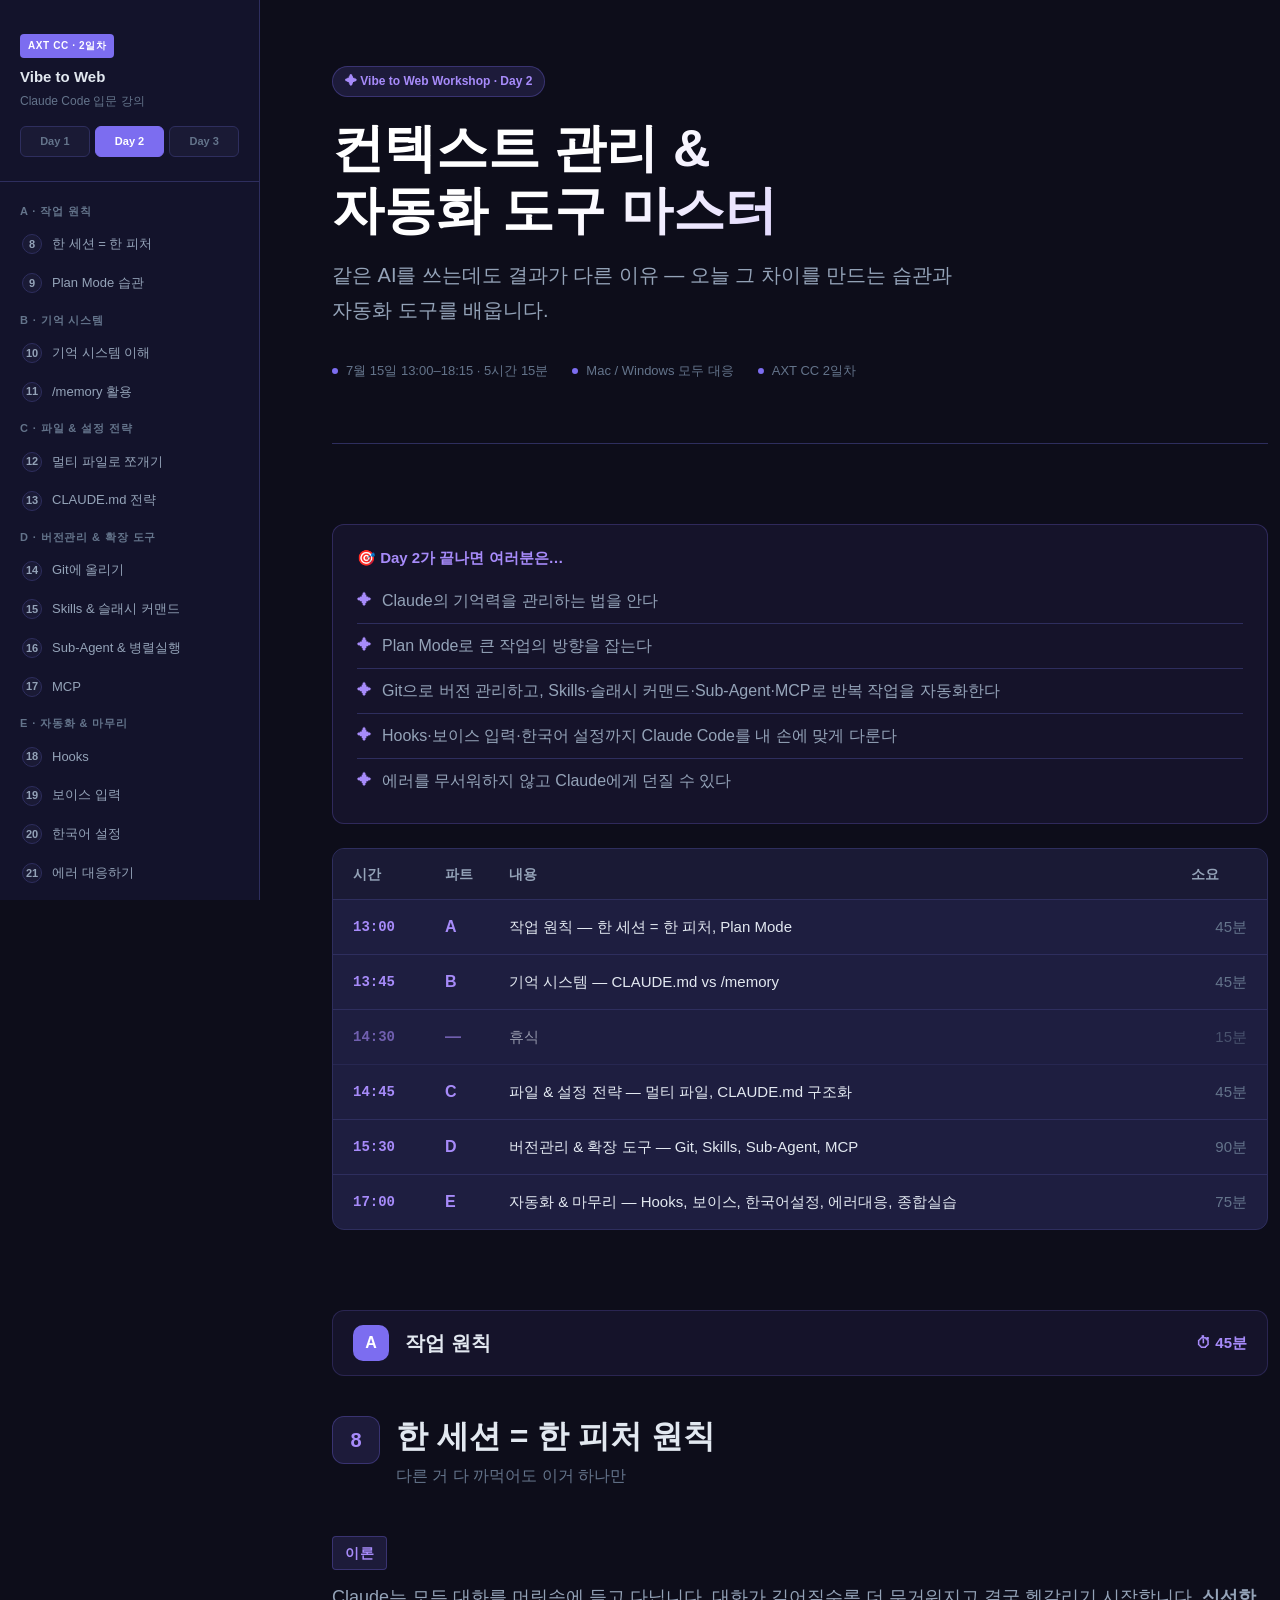
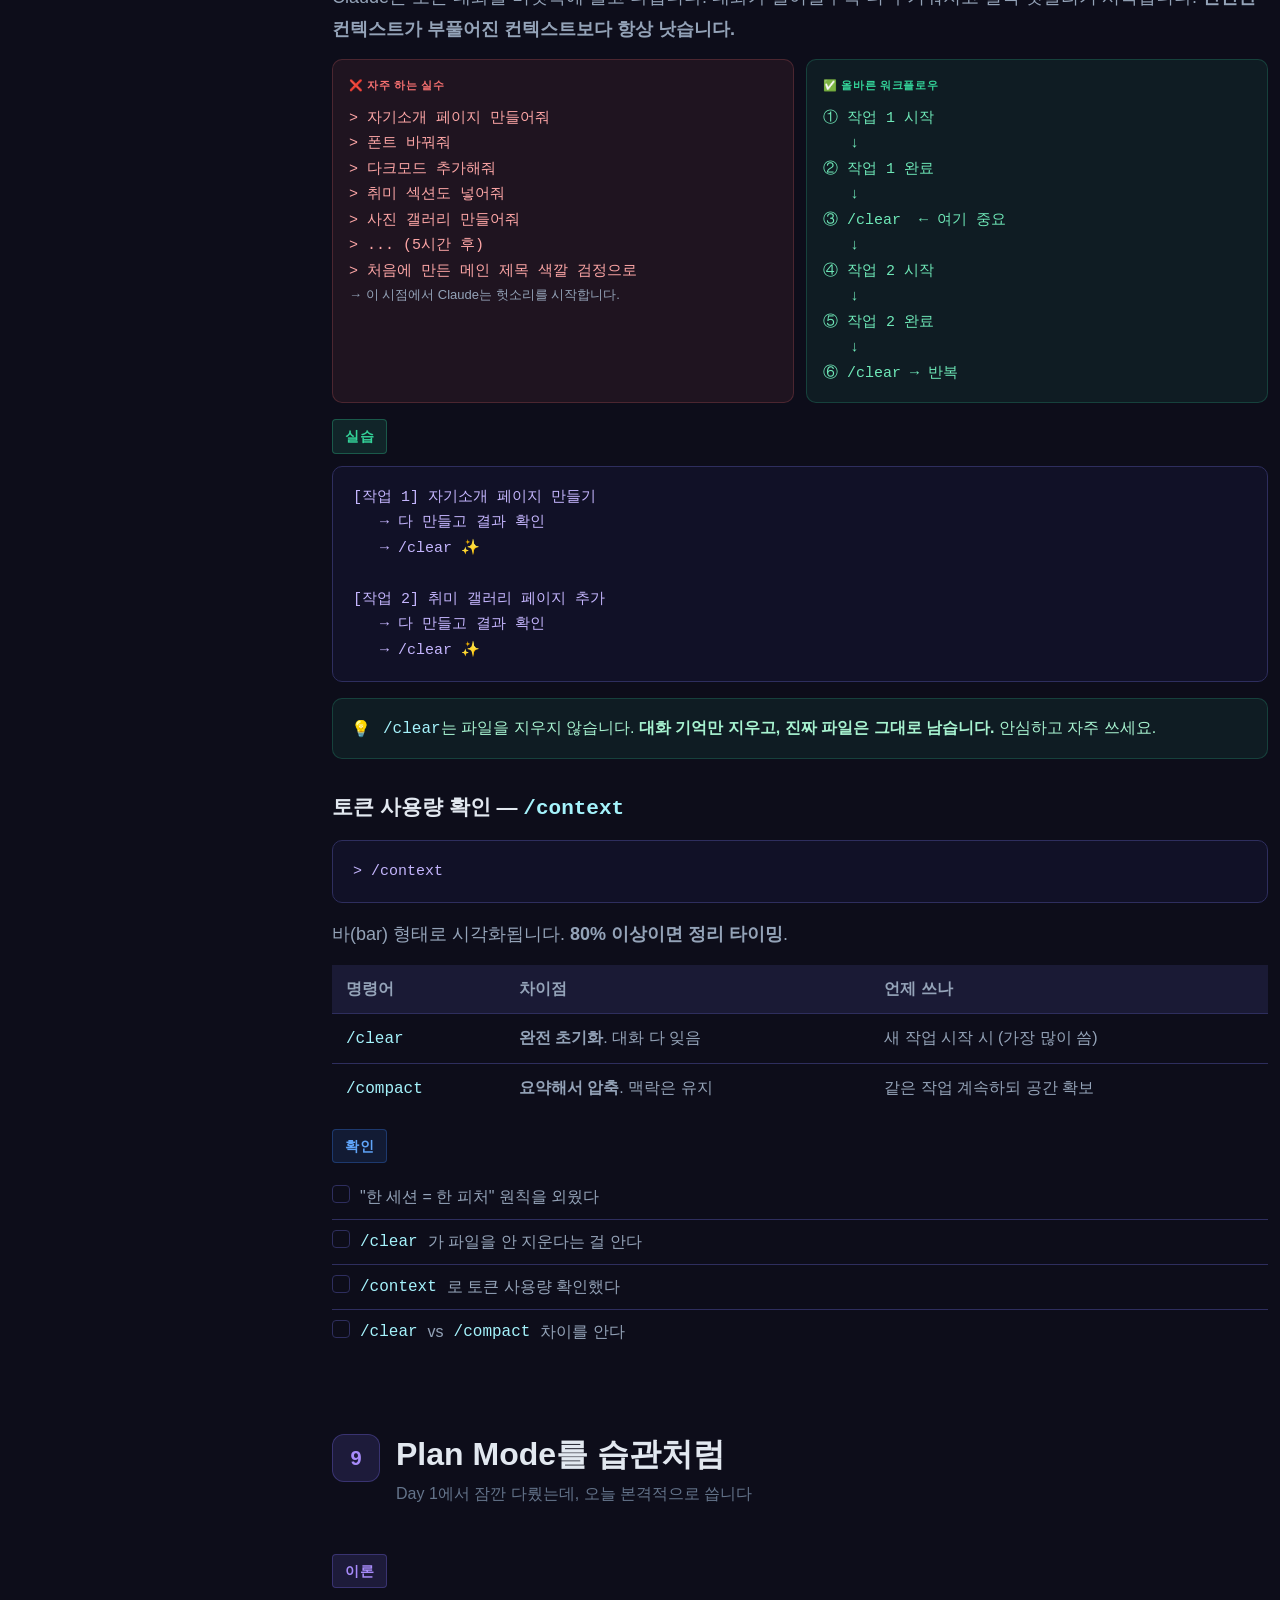
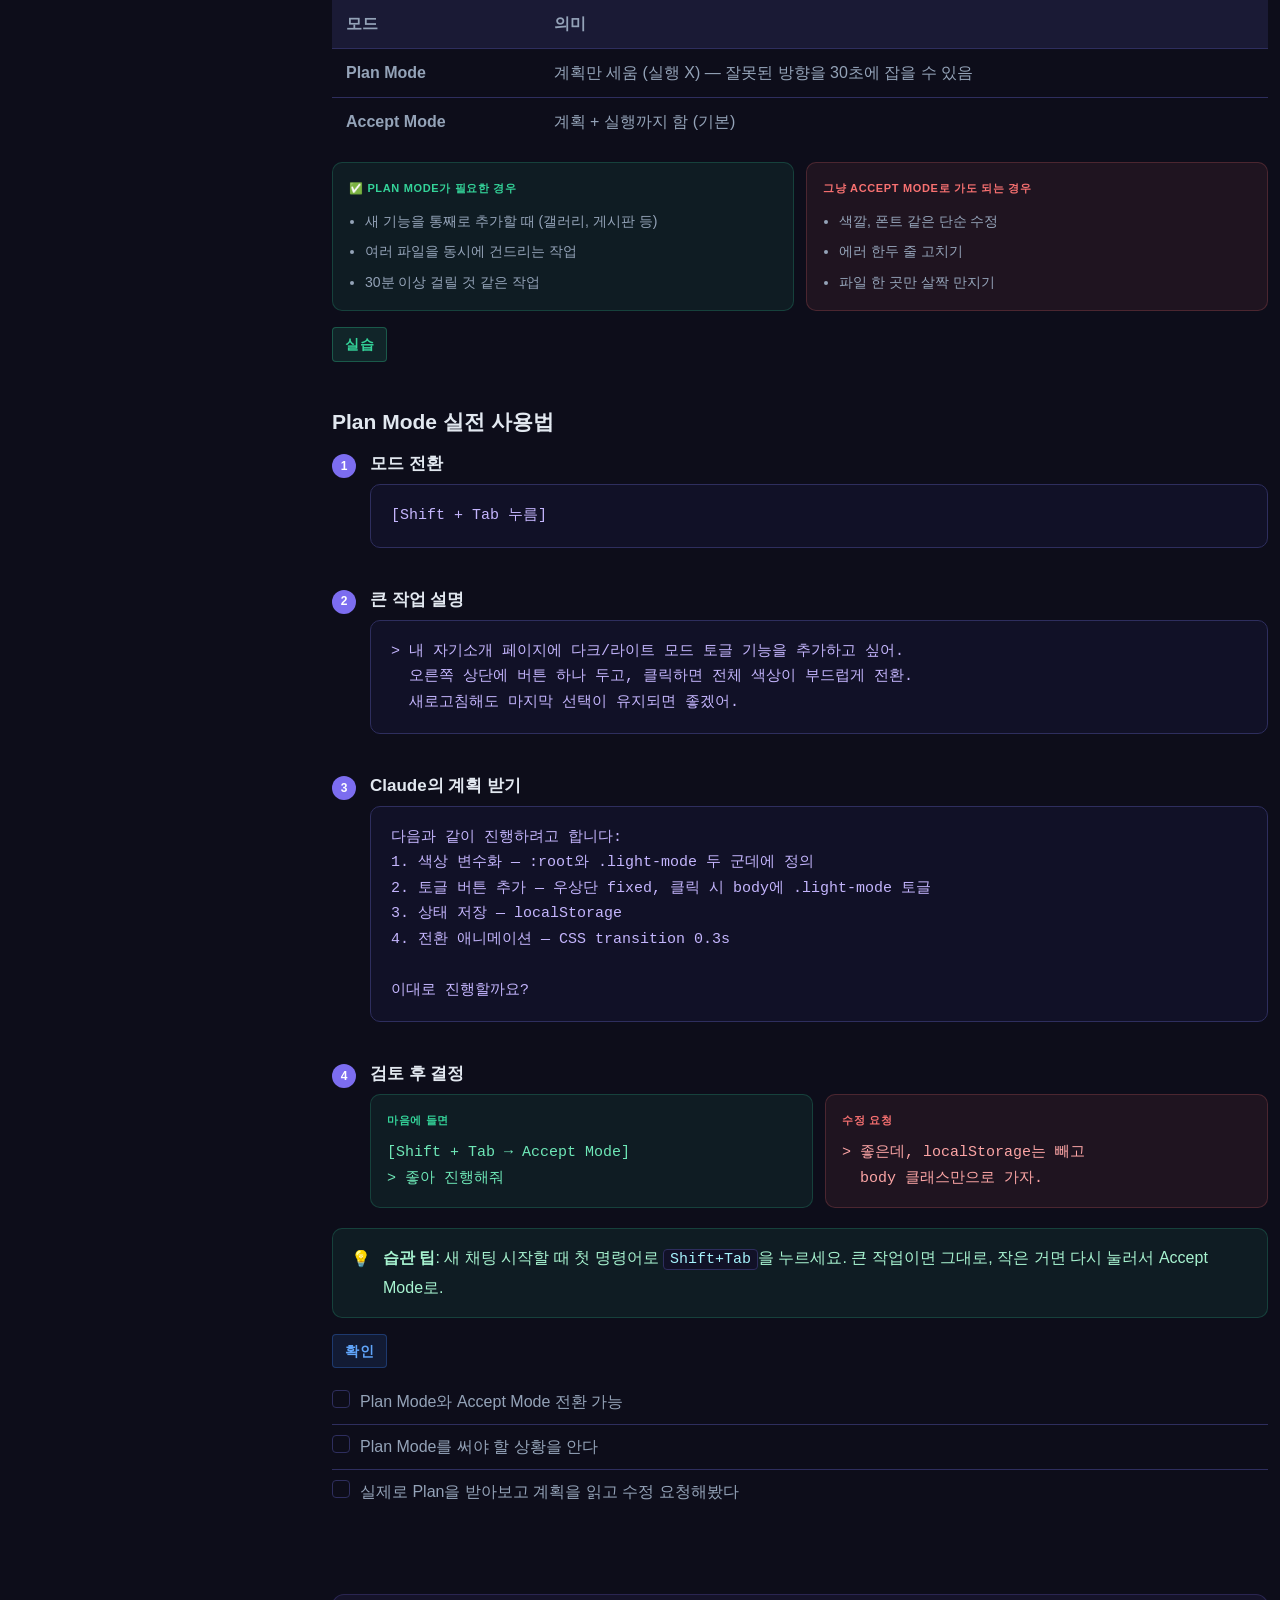
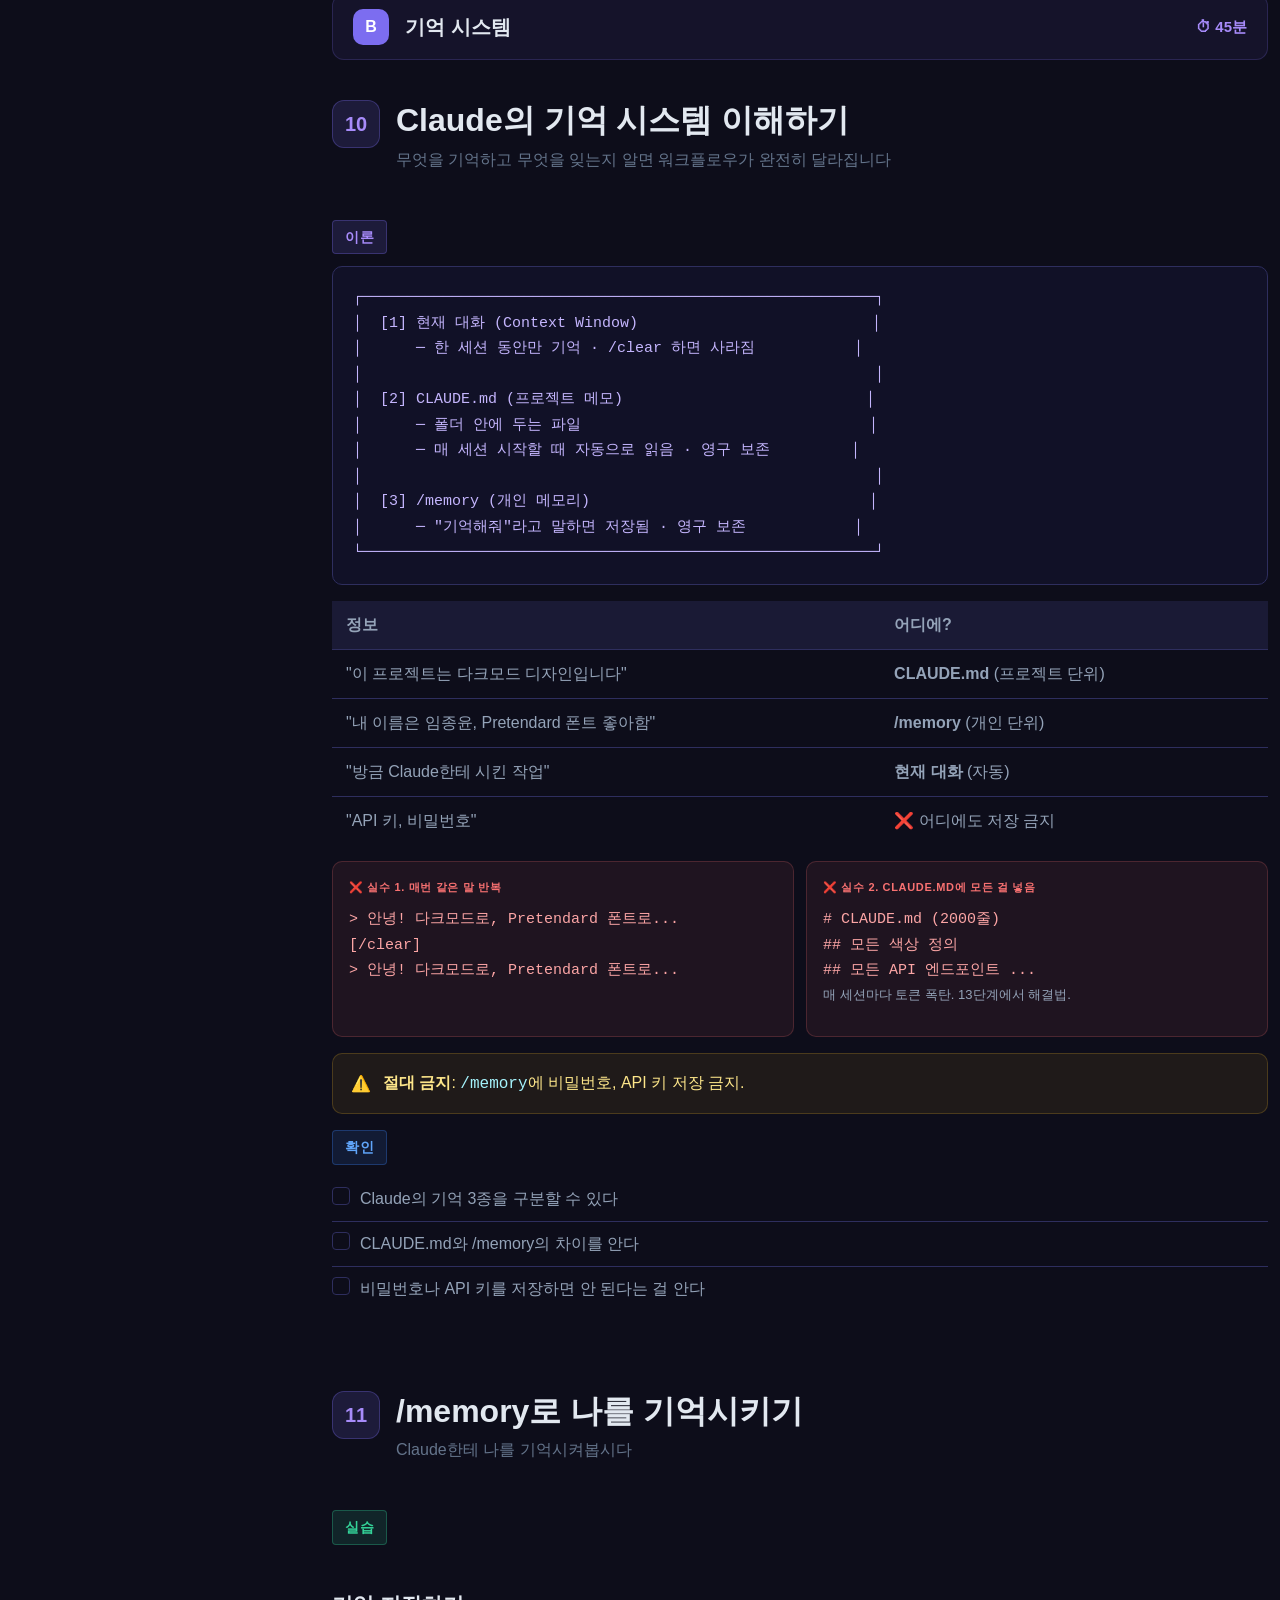
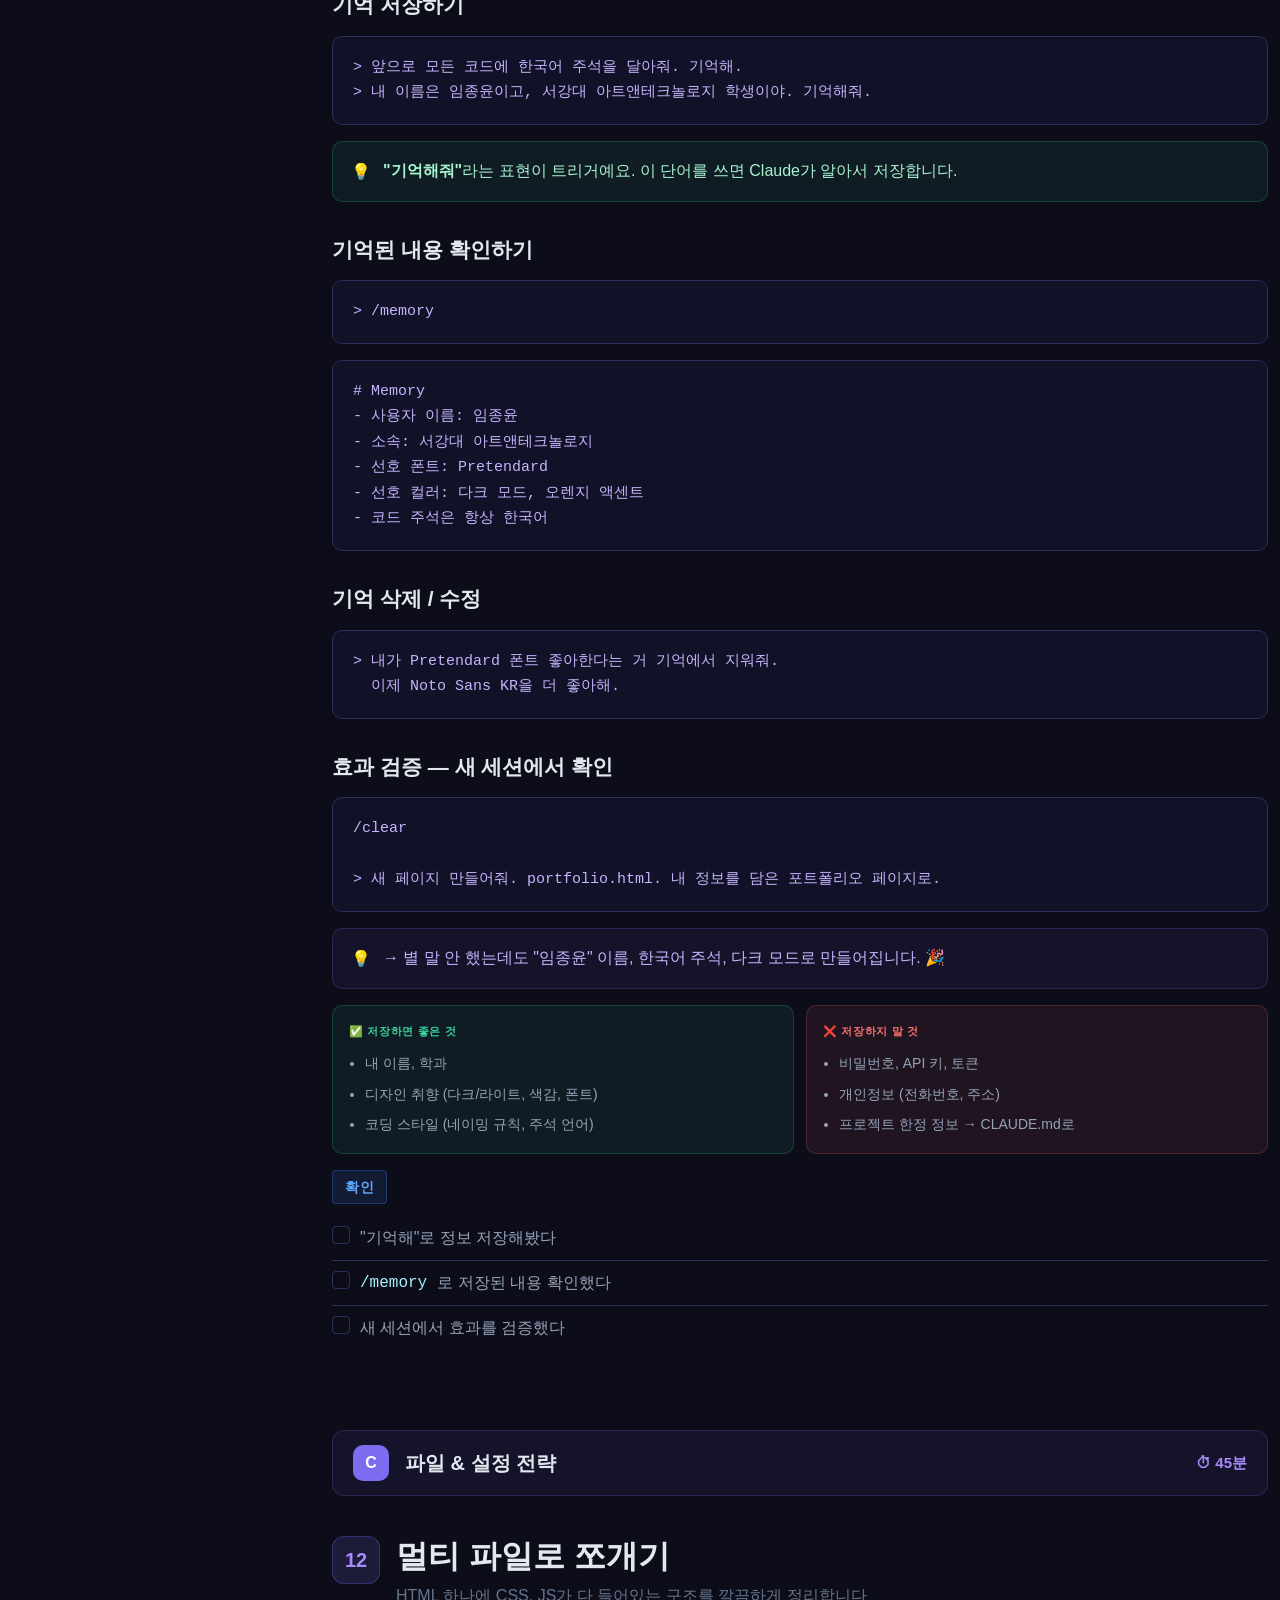
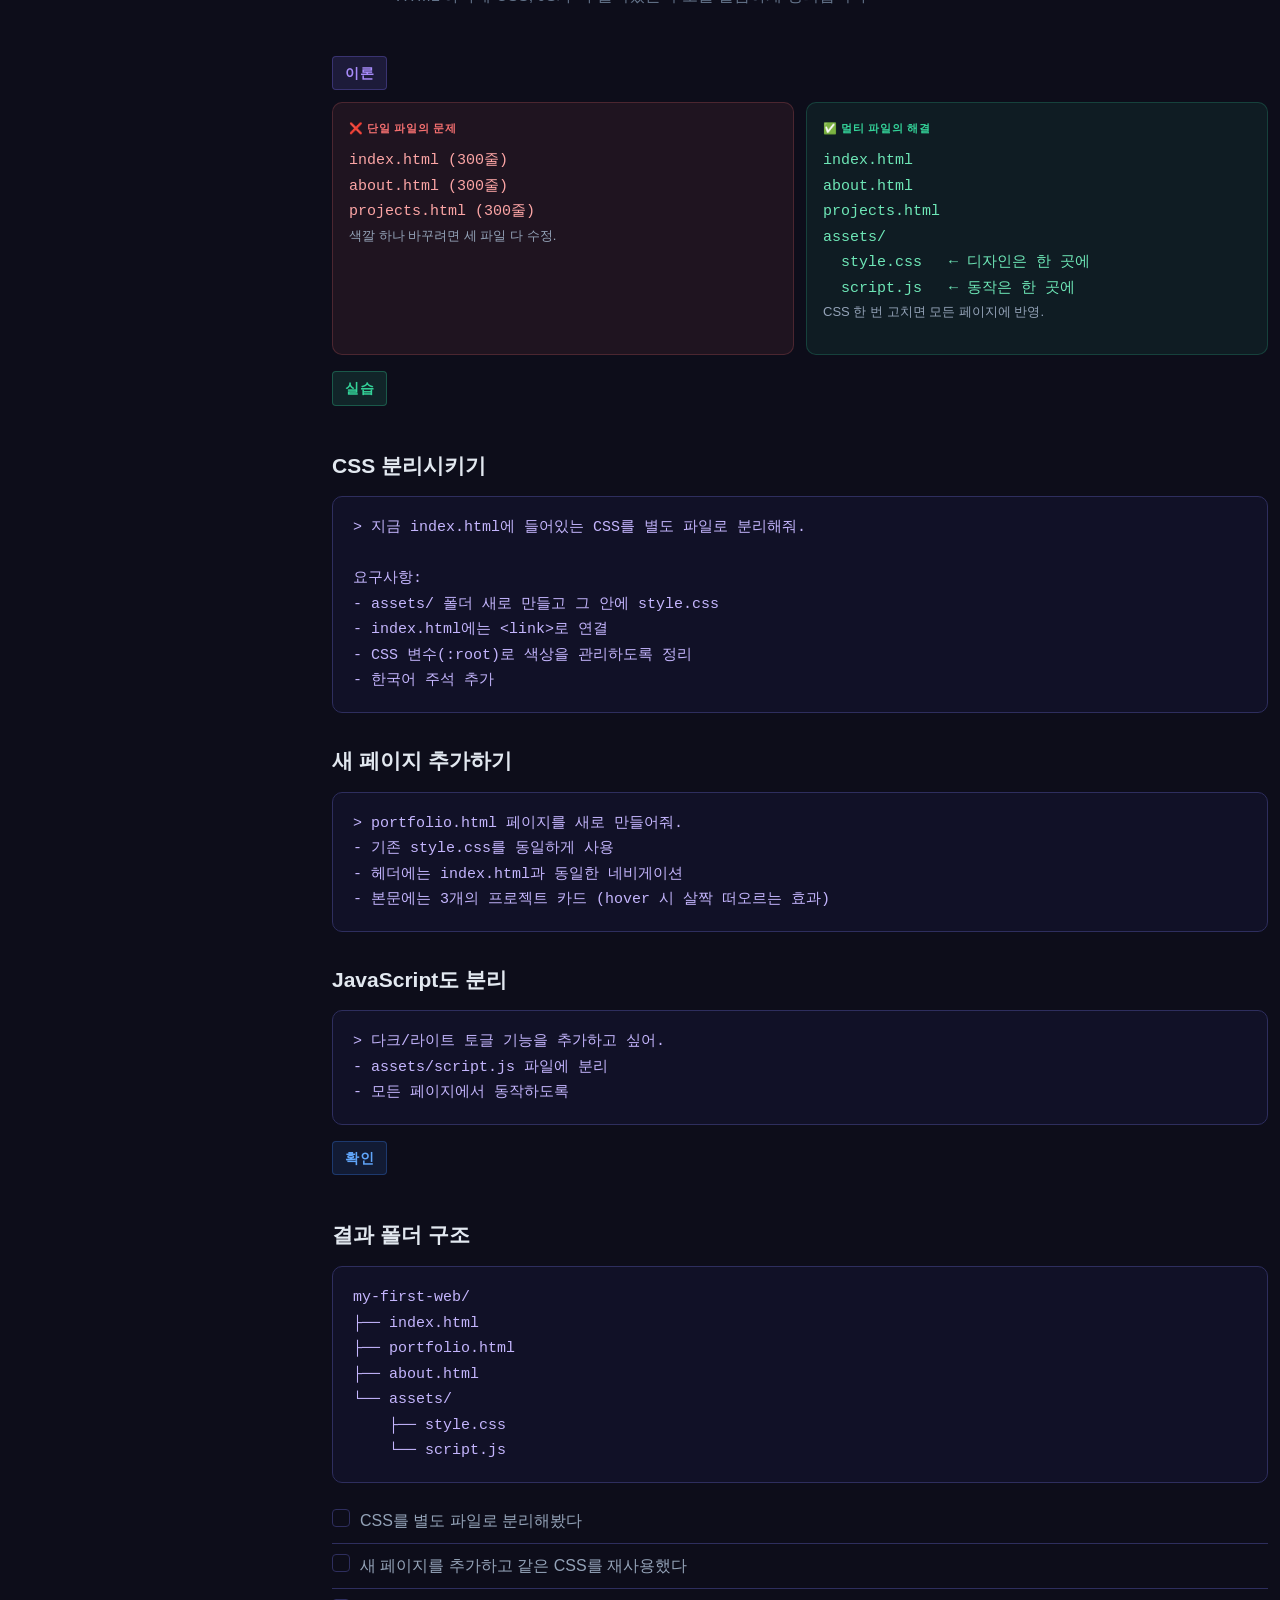
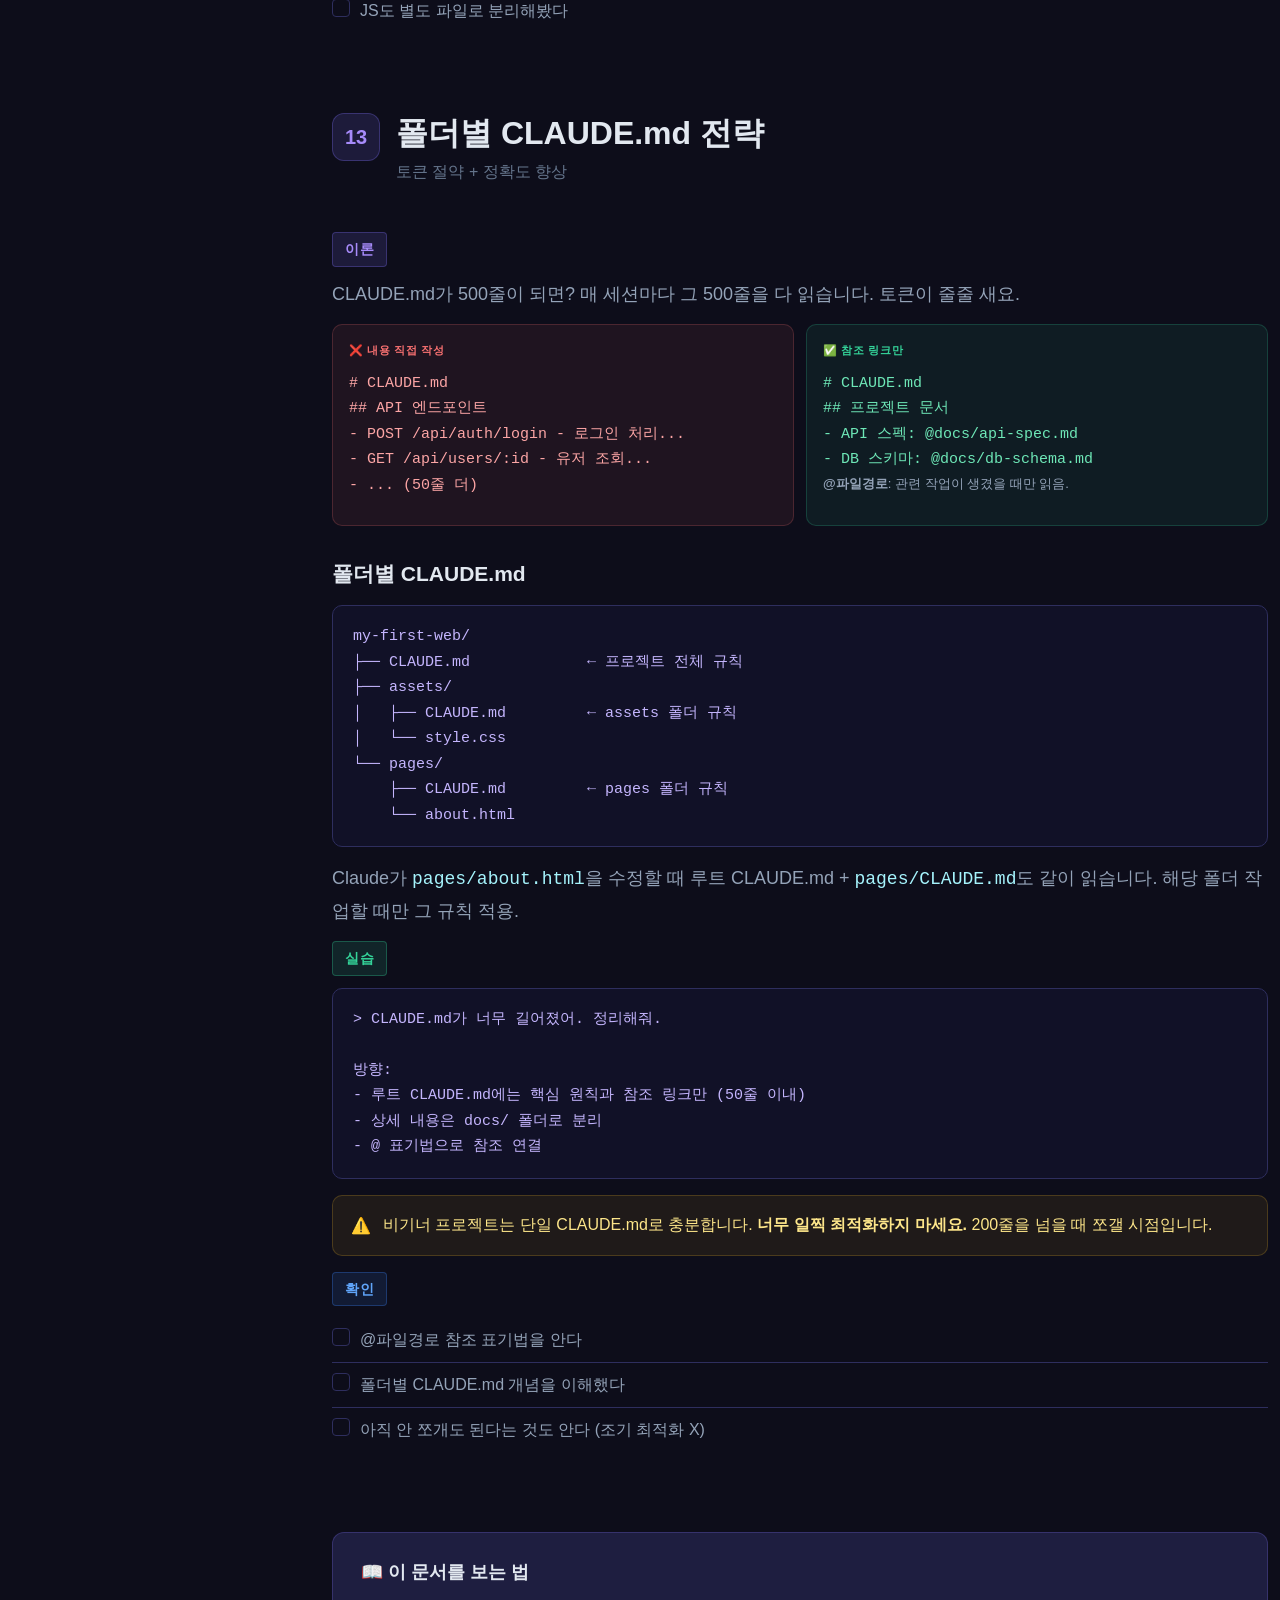
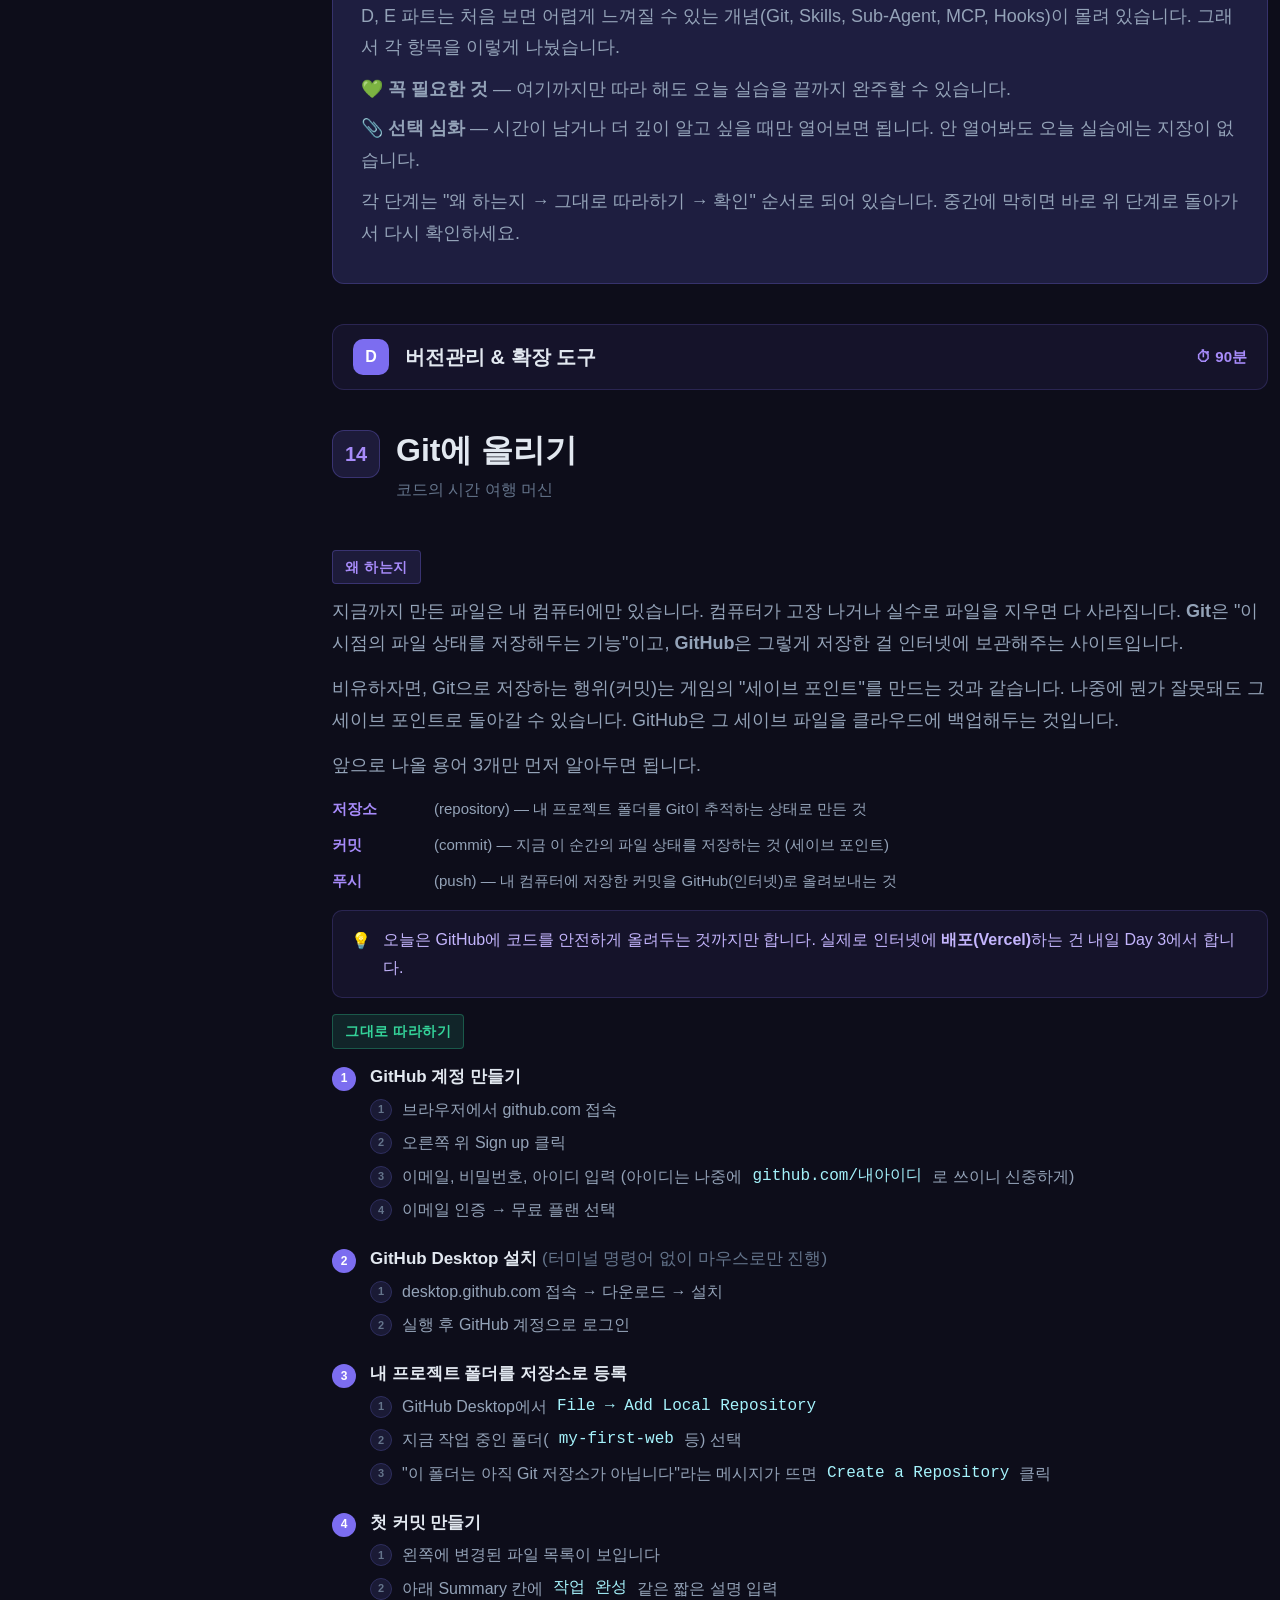
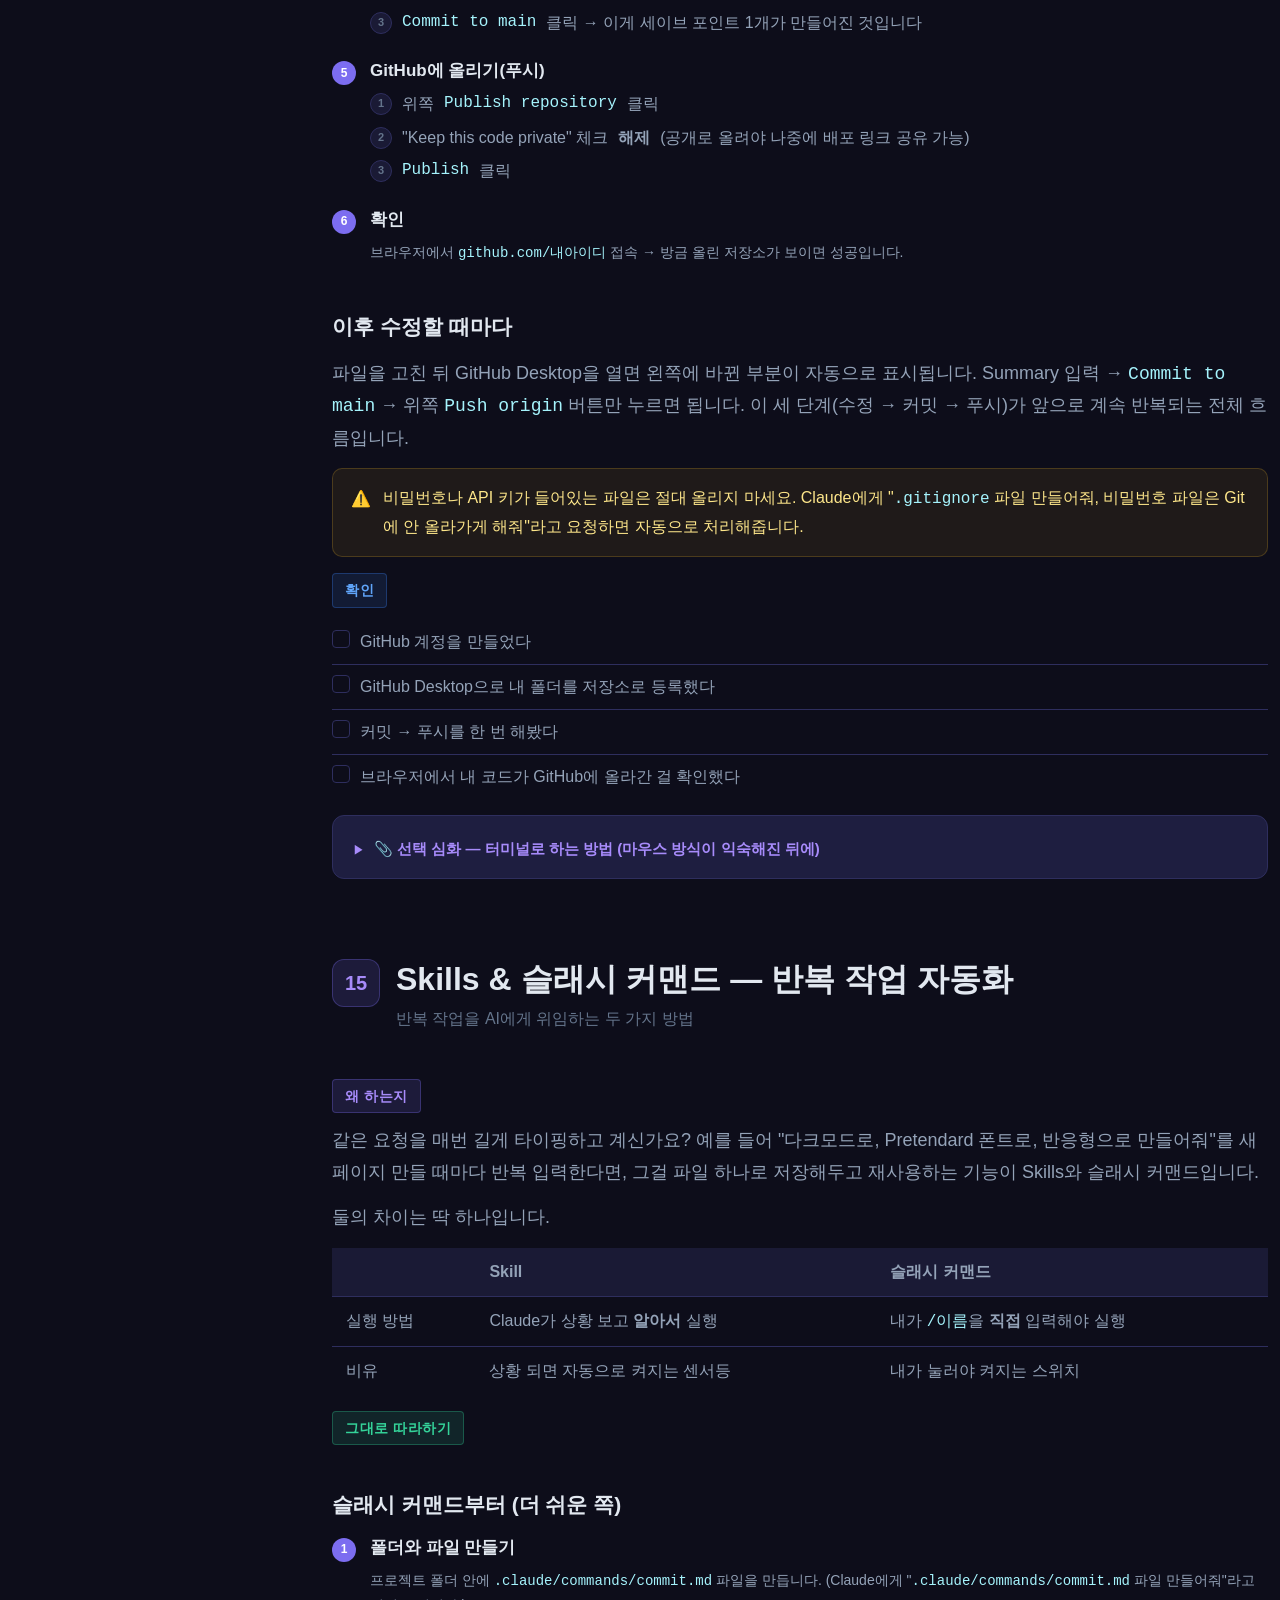
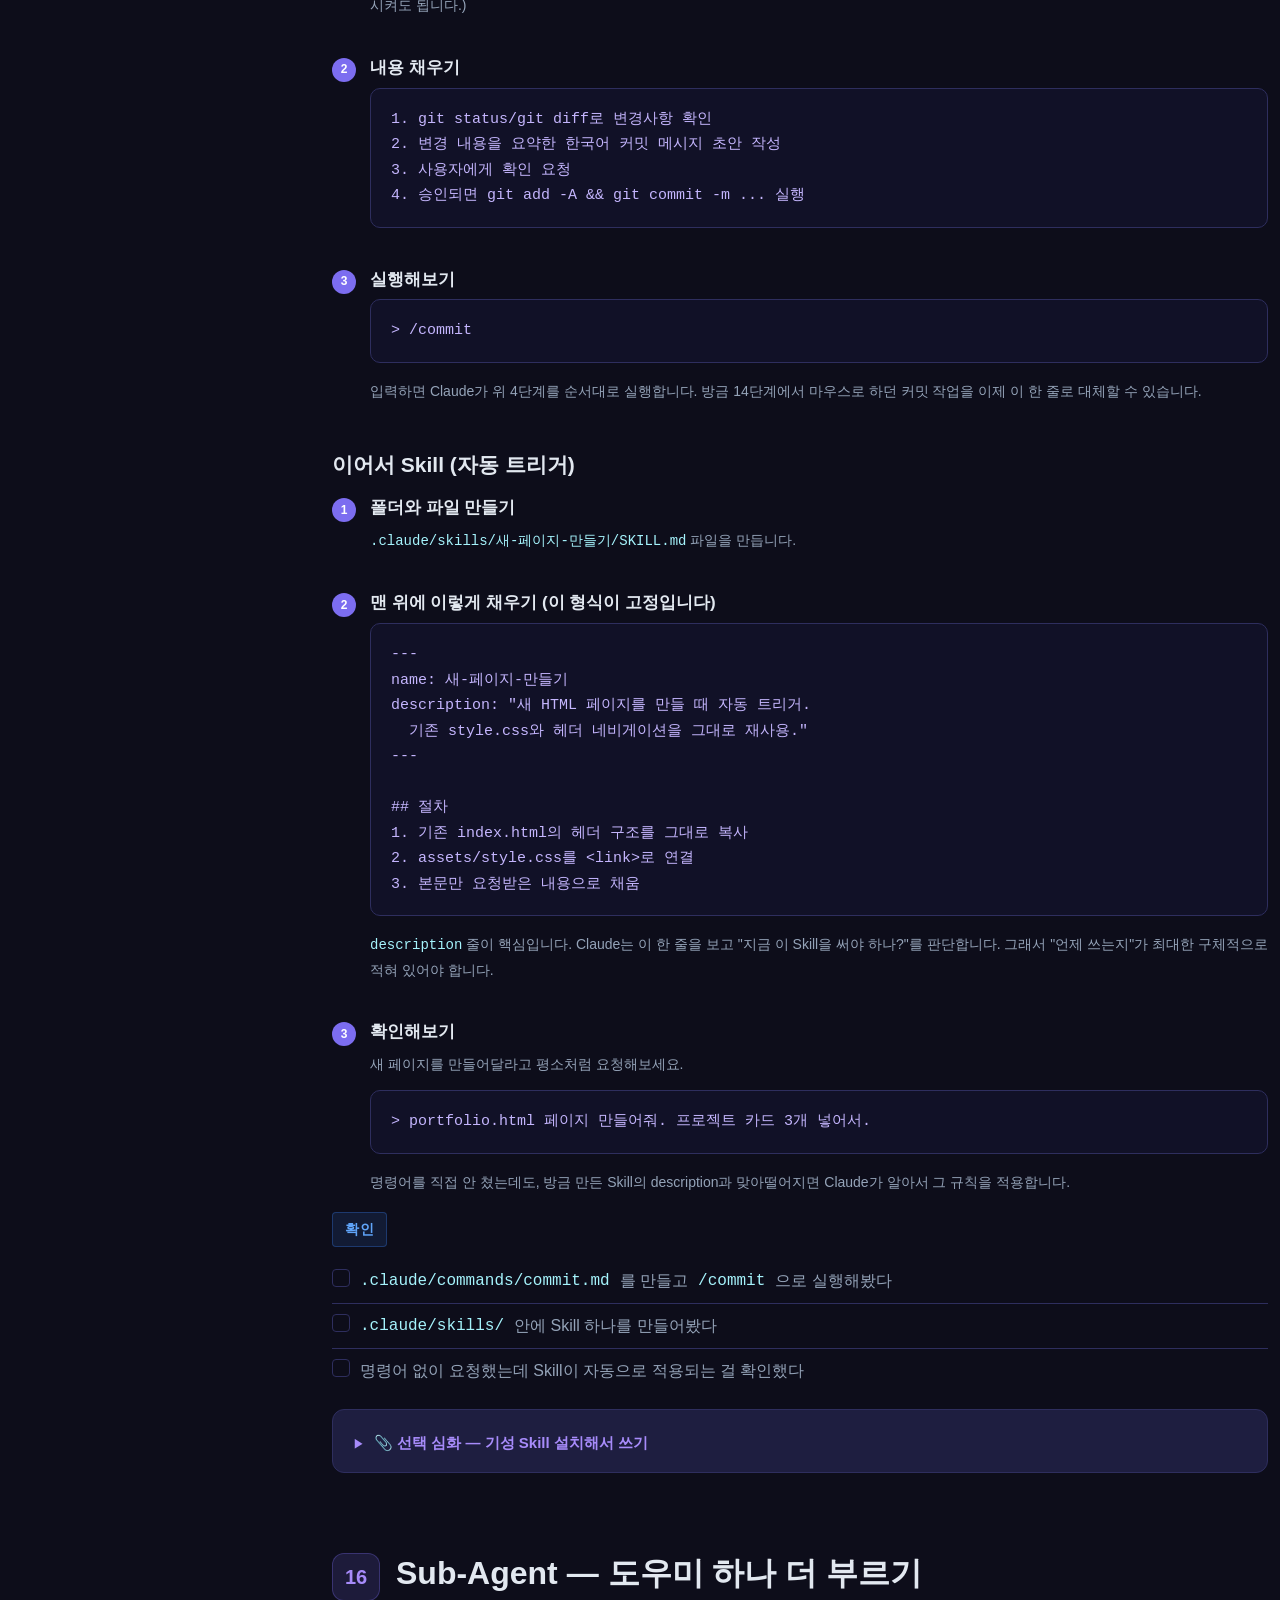
==== commit 4382bb8c: "Day2/Day3 재구성: 자동화 도구를 Day2로 이동, 스케줄 통일 Day2에 Git, Sub-Agent, MCP, Hooks, 보이스 입력, 한국어 설정을 추가하고 Day3는" ====
--- a/day2.html
+++ b/day2.html
@@ -3,7 +3,7 @@
 <head>
   <meta charset="UTF-8">
   <meta name="viewport" content="width=device-width, initial-scale=1.0">
-  <title>Vibe to Web — Day 2 · 컨텍스트 관리 &amp; 웹앱 완성도 높이기</title>
+  <title>Vibe to Web — Day 2 · 컨텍스트 관리 &amp; 자동화 도구 마스터</title>
   <link rel="stylesheet" href="style.css">
 </head>
 <body>
@@ -39,11 +39,19 @@
         <a class="nav-link" href="#step13"><span class="step-num">13</span>CLAUDE.md 전략</a>
       </div>
       <div class="nav-section">
-        <span class="nav-title">D · 자동화 &amp; 실전 사이클</span>
-        <a class="nav-link" href="#step15"><span class="step-num">15</span>TODO.md 연속성</a>
-        <a class="nav-link" href="#step16"><span class="step-num">16</span>에러와 친구되기</a>
-        <a class="nav-link" href="#step17"><span class="step-num">17</span>스마트 사이클</a>
-        <a class="nav-link" href="#step18"><span class="step-num">18</span>종합 실습</a>
+        <span class="nav-title">D · 버전관리 &amp; 확장 도구</span>
+        <a class="nav-link" href="#step14"><span class="step-num">14</span>Git에 올리기</a>
+        <a class="nav-link" href="#step15"><span class="step-num">15</span>Skills &amp; 슬래시 커맨드</a>
+        <a class="nav-link" href="#step16"><span class="step-num">16</span>Sub-Agent &amp; 병렬실행</a>
+        <a class="nav-link" href="#step17"><span class="step-num">17</span>MCP</a>
+      </div>
+      <div class="nav-section">
+        <span class="nav-title">E · 자동화 &amp; 마무리</span>
+        <a class="nav-link" href="#step18"><span class="step-num">18</span>Hooks</a>
+        <a class="nav-link" href="#step19"><span class="step-num">19</span>보이스 입력</a>
+        <a class="nav-link" href="#step20"><span class="step-num">20</span>한국어 설정</a>
+        <a class="nav-link" href="#step21"><span class="step-num">21</span>에러 대응하기</a>
+        <a class="nav-link" href="#step22"><span class="step-num">22</span>종합 실습</a>
       </div>
       <div class="nav-section">
         <span class="nav-title">참고</span>
@@ -58,10 +66,10 @@
     <!-- Hero -->
     <div class="hero" id="top">
       <div class="tag">✦ Vibe to Web Workshop · Day 2</div>
-      <h1>컨텍스트 관리 &amp;<br>웹앱 완성도 높이기</h1>
-      <p>같은 AI를 쓰는데도 결과가 다른 이유 — 오늘 그 차이를 만드는 습관을 배웁니다.</p>
+      <h1>컨텍스트 관리 &amp;<br>자동화 도구 마스터</h1>
+      <p>같은 AI를 쓰는데도 결과가 다른 이유 — 오늘 그 차이를 만드는 습관과 자동화 도구를 배웁니다.</p>
       <div class="hero-meta">
-        <div class="meta-item"><span class="dot"></span> 7월 15일 13:00–18:00 · 5시간</div>
+        <div class="meta-item"><span class="dot"></span> 7월 15일 13:00–18:15 · 5시간 15분</div>
         <div class="meta-item"><span class="dot"></span> Mac / Windows 모두 대응</div>
         <div class="meta-item"><span class="dot"></span> AXT CC 2일차</div>
       </div>
@@ -73,7 +81,8 @@
       <ul class="checklist" style="margin-bottom:0;">
         <li><span style="color:var(--accent2); font-size:15px;">✦</span> Claude의 기억력을 관리하는 법을 안다</li>
         <li><span style="color:var(--accent2); font-size:15px;">✦</span> Plan Mode로 큰 작업의 방향을 잡는다</li>
-        <li><span style="color:var(--accent2); font-size:15px;">✦</span> 멀티 파일 구조와 Skills로 반복 작업을 자동화한다</li>
+        <li><span style="color:var(--accent2); font-size:15px;">✦</span> Git으로 버전 관리하고, Skills·슬래시 커맨드·Sub-Agent·MCP로 반복 작업을 자동화한다</li>
+        <li><span style="color:var(--accent2); font-size:15px;">✦</span> Hooks·보이스 입력·한국어 설정까지 Claude Code를 내 손에 맞게 다룬다</li>
         <li><span style="color:var(--accent2); font-size:15px;">✦</span> 에러를 무서워하지 않고 Claude에게 던질 수 있다</li>
       </ul>
     </div>
@@ -87,31 +96,37 @@
         <span class="tt-time">13:00</span>
         <span class="tt-part">A</span>
         <span class="tt-title">작업 원칙 — 한 세션 = 한 피처, Plan Mode</span>
-        <span class="tt-dur">60분</span>
+        <span class="tt-dur">45분</span>
       </div>
       <div class="timetable-row">
-        <span class="tt-time">14:00</span>
+        <span class="tt-time">13:45</span>
         <span class="tt-part">B</span>
         <span class="tt-title">기억 시스템 — CLAUDE.md vs /memory</span>
-        <span class="tt-dur">60분</span>
+        <span class="tt-dur">45분</span>
       </div>
       <div class="timetable-row" style="opacity:.6;">
-        <span class="tt-time">15:00</span>
+        <span class="tt-time">14:30</span>
         <span class="tt-part">—</span>
         <span class="tt-title">휴식</span>
         <span class="tt-dur">15분</span>
       </div>
       <div class="timetable-row">
-        <span class="tt-time">15:15</span>
+        <span class="tt-time">14:45</span>
         <span class="tt-part">C</span>
         <span class="tt-title">파일 &amp; 설정 전략 — 멀티 파일, CLAUDE.md 구조화</span>
-        <span class="tt-dur">60분</span>
+        <span class="tt-dur">45분</span>
       </div>
       <div class="timetable-row">
-        <span class="tt-time">16:15</span>
+        <span class="tt-time">15:30</span>
         <span class="tt-part">D</span>
-        <span class="tt-title">자동화 &amp; 실전 사이클 — Skills, TODO, 에러, 종합 실습</span>
-        <span class="tt-dur">105분</span>
+        <span class="tt-title">버전관리 &amp; 확장 도구 — Git, Skills, Sub-Agent, MCP</span>
+        <span class="tt-dur">90분</span>
+      </div>
+      <div class="timetable-row">
+        <span class="tt-time">17:00</span>
+        <span class="tt-part">E</span>
+        <span class="tt-title">자동화 &amp; 마무리 — Hooks, 보이스, 한국어설정, 에러대응, 종합실습</span>
+        <span class="tt-dur">75분</span>
       </div>
     </div>
 
@@ -122,7 +137,7 @@
       <div class="part-header">
         <div class="part-badge">A</div>
         <div class="part-title">작업 원칙</div>
-        <div class="part-duration">⏱ 60분</div>
+        <div class="part-duration">⏱ 45분</div>
       </div>
 
       <!-- ── 8단계 ── -->
@@ -312,7 +327,7 @@
       <div class="part-header">
         <div class="part-badge">B</div>
         <div class="part-title">기억 시스템</div>
-        <div class="part-duration">⏱ 60분</div>
+        <div class="part-duration">⏱ 45분</div>
       </div>
 
       <!-- ── 10단계 ── -->
@@ -455,7 +470,7 @@
       <div class="part-header">
         <div class="part-badge">C</div>
         <div class="part-title">파일 &amp; 설정 전략</div>
-        <div class="part-duration">⏱ 60분</div>
+        <div class="part-duration">⏱ 45분</div>
       </div>
 
       <!-- ── 12단계 ── -->
@@ -592,290 +607,601 @@
       </section>
     </div><!-- /part-c -->
 
+    <!-- ── 이 문서를 보는 법 ── -->
+    <div class="guide-note">
+      <h2>📖 이 문서를 보는 법</h2>
+      <p>D, E 파트는 처음 보면 어렵게 느껴질 수 있는 개념(Git, Skills, Sub-Agent, MCP, Hooks)이 몰려 있습니다. 그래서 각 항목을 이렇게 나눴습니다.</p>
+      <ul>
+        <li>💚 <strong>꼭 필요한 것</strong> — 여기까지만 따라 해도 오늘 실습을 끝까지 완주할 수 있습니다.</li>
+        <li>📎 <strong>선택 심화</strong> — 시간이 남거나 더 깊이 알고 싶을 때만 열어보면 됩니다. 안 열어봐도 오늘 실습에는 지장이 없습니다.</li>
+      </ul>
+      <p>각 단계는 "왜 하는지 → 그대로 따라하기 → 확인" 순서로 되어 있습니다. 중간에 막히면 바로 위 단계로 돌아가서 다시 확인하세요.</p>
+    </div>
+
     <!-- ════════════════════════════════
-         PART D — 자동화 & 실전 사이클
+         PART D — 버전관리 & 확장 도구
     ═════════════════════════════════ -->
     <div class="part-section" id="part-d">
       <div class="part-header">
         <div class="part-badge">D</div>
-        <div class="part-title">자동화 &amp; 실전 사이클</div>
-        <div class="part-duration">⏱ 105분</div>
-      </div>
-
-      <!-- ── 15단계 ── -->
-      <section class="step-section" id="step15">
-        <div class="step-header">
-          <div class="step-badge">15</div>
-          <div class="step-header-text">
-            <h2>TODO.md로 작업 연속성 유지</h2>
-            <p class="step-sub">"어디까지 했더라?"를 없애는 법</p>
-          </div>
-        </div>
-
-        <span class="section-label label-theory">이론</span>
-        <p>며칠에 걸친 작업에서 컨텍스트를 이어가는 가장 간단한 방법 — TODO.md 파일 하나로 관리합니다.</p>
-
-        <span class="section-label label-practice">실습</span>
-        <h3>TODO.md 만들기</h3>
-        <pre><code># 자기소개 페이지 작업 목록
-
-## 진행 중
-- [ ] 다크/라이트 모드 토글 버튼
-
-## 다음 할 일
-- [ ] 포트폴리오 페이지 추가
-- [ ] 연락처 양식 만들기
-- [ ] 반응형 디자인 (모바일)
-
-## 완료
-- [x] index.html 기본 구조
-- [x] CSS 별도 파일로 분리
-
-## 버그 / 이슈
-- 모바일에서 네비 메뉴 깨짐</code></pre>
-
-        <h3>Claude한테 TODO 관리시키기</h3>
-        <pre><code>&gt; TODO.md 읽고 "다음 할 일"의 첫 번째 항목부터 시작해줘.</code></pre>
-        <pre><code>&gt; 방금 완료한 작업을 TODO.md의 "완료" 섹션으로 옮겨줘.</code></pre>
-
-        <h3>세션 종료 시 루틴</h3>
-        <pre><code>&gt; 오늘 작업 마무리할게.
-  1. TODO.md를 현재 상태에 맞게 업데이트해줘
-  2. 내일 시작할 만한 첫 작업을 "다음 할 일" 맨 위에 추가해줘
-  3. 발견한 버그가 있다면 "버그/이슈"에 기록해줘</code></pre>
+        <div class="part-title">버전관리 &amp; 확장 도구</div>
+        <div class="part-duration">⏱ 90분</div>
+      </div>
+
+      <!-- ── 14단계: Git ── -->
+      <section class="step-section" id="step14">
+        <div class="step-header">
+          <div class="step-badge">14</div>
+          <div class="step-header-text">
+            <h2>Git에 올리기</h2>
+            <p class="step-sub">코드의 시간 여행 머신</p>
+          </div>
+        </div>
+
+        <span class="section-label label-theory">왜 하는지</span>
+        <p>지금까지 만든 파일은 내 컴퓨터에만 있습니다. 컴퓨터가 고장 나거나 실수로 파일을 지우면 다 사라집니다. <strong>Git</strong>은 "이 시점의 파일 상태를 저장해두는 기능"이고, <strong>GitHub</strong>은 그렇게 저장한 걸 인터넷에 보관해주는 사이트입니다.</p>
+        <p>비유하자면, Git으로 저장하는 행위(커밋)는 게임의 "세이브 포인트"를 만드는 것과 같습니다. 나중에 뭔가 잘못돼도 그 세이브 포인트로 돌아갈 수 있습니다. GitHub은 그 세이브 파일을 클라우드에 백업해두는 것입니다.</p>
+        <p>앞으로 나올 용어 3개만 먼저 알아두면 됩니다.</p>
+
+        <div class="term-list">
+          <div class="term"><span class="term-name">저장소</span><span class="term-desc">(repository) — 내 프로젝트 폴더를 Git이 추적하는 상태로 만든 것</span></div>
+          <div class="term"><span class="term-name">커밋</span><span class="term-desc">(commit) — 지금 이 순간의 파일 상태를 저장하는 것 (세이브 포인트)</span></div>
+          <div class="term"><span class="term-name">푸시</span><span class="term-desc">(push) — 내 컴퓨터에 저장한 커밋을 GitHub(인터넷)로 올려보내는 것</span></div>
+        </div>
 
         <div class="info">
           <span class="info-icon">💡</span>
-          <div>내일 와서 "TODO.md 읽고 시작해줘"라고 하면 바로 이어서 진행 가능합니다.</div>
-        </div>
-
-        <span class="section-label label-verify">확인</span>
-        <ul class="checklist">
-          <li><span class="check-box"></span>TODO.md를 만들어봤다</li>
-          <li><span class="check-box"></span>Claude한테 TODO 읽고 시작시켰다</li>
-          <li><span class="check-box"></span>세션 종료 시 루틴을 안다</li>
-        </ul>
-      </section>
-
-      <!-- ── 16단계 ── -->
+          <div>오늘은 GitHub에 코드를 안전하게 올려두는 것까지만 합니다. 실제로 인터넷에 <strong>배포(Vercel)</strong>하는 건 내일 Day 3에서 합니다.</div>
+        </div>
+
+        <span class="section-label label-practice">그대로 따라하기</span>
+        <ol class="step-list">
+          <li>
+            <div>
+              <div class="step-list-title">GitHub 계정 만들기</div>
+              <ol class="sub-ol">
+                <li>브라우저에서 github.com 접속</li>
+                <li>오른쪽 위 Sign up 클릭</li>
+                <li>이메일, 비밀번호, 아이디 입력 (아이디는 나중에 <code>github.com/내아이디</code>로 쓰이니 신중하게)</li>
+                <li>이메일 인증 → 무료 플랜 선택</li>
+              </ol>
+            </div>
+          </li>
+          <li>
+            <div>
+              <div class="step-list-title">GitHub Desktop 설치 <span style="color:var(--text3); font-weight:400;">(터미널 명령어 없이 마우스로만 진행)</span></div>
+              <ol class="sub-ol">
+                <li>desktop.github.com 접속 → 다운로드 → 설치</li>
+                <li>실행 후 GitHub 계정으로 로그인</li>
+              </ol>
+            </div>
+          </li>
+          <li>
+            <div>
+              <div class="step-list-title">내 프로젝트 폴더를 저장소로 등록</div>
+              <ol class="sub-ol">
+                <li>GitHub Desktop에서 <code>File → Add Local Repository</code></li>
+                <li>지금 작업 중인 폴더(<code>my-first-web</code> 등) 선택</li>
+                <li>"이 폴더는 아직 Git 저장소가 아닙니다"라는 메시지가 뜨면 <code>Create a Repository</code> 클릭</li>
+              </ol>
+            </div>
+          </li>
+          <li>
+            <div>
+              <div class="step-list-title">첫 커밋 만들기</div>
+              <ol class="sub-ol">
+                <li>왼쪽에 변경된 파일 목록이 보입니다</li>
+                <li>아래 Summary 칸에 <code>작업 완성</code> 같은 짧은 설명 입력</li>
+                <li><code>Commit to main</code> 클릭 → 이게 세이브 포인트 1개가 만들어진 것입니다</li>
+              </ol>
+            </div>
+          </li>
+          <li>
+            <div>
+              <div class="step-list-title">GitHub에 올리기(푸시)</div>
+              <ol class="sub-ol">
+                <li>위쪽 <code>Publish repository</code> 클릭</li>
+                <li>"Keep this code private" 체크 <strong>해제</strong> (공개로 올려야 나중에 배포 링크 공유 가능)</li>
+                <li><code>Publish</code> 클릭</li>
+              </ol>
+            </div>
+          </li>
+          <li>
+            <div>
+              <div class="step-list-title">확인</div>
+              <p style="color:var(--text2); font-size:14px;">브라우저에서 <code>github.com/내아이디</code> 접속 → 방금 올린 저장소가 보이면 성공입니다.</p>
+            </div>
+          </li>
+        </ol>
+
+        <h3>이후 수정할 때마다</h3>
+        <p>파일을 고친 뒤 GitHub Desktop을 열면 왼쪽에 바뀐 부분이 자동으로 표시됩니다. Summary 입력 → <code>Commit to main</code> → 위쪽 <code>Push origin</code> 버튼만 누르면 됩니다. 이 세 단계(수정 → 커밋 → 푸시)가 앞으로 계속 반복되는 전체 흐름입니다.</p>
+
+        <div class="warn">
+          <span class="warn-icon">⚠️</span>
+          <div>비밀번호나 API 키가 들어있는 파일은 절대 올리지 마세요. Claude에게 "<code>.gitignore</code> 파일 만들어줘, 비밀번호 파일은 Git에 안 올라가게 해줘"라고 요청하면 자동으로 처리해줍니다.</div>
+        </div>
+
+        <span class="section-label label-verify">확인</span>
+        <ul class="checklist">
+          <li><span class="check-box"></span>GitHub 계정을 만들었다</li>
+          <li><span class="check-box"></span>GitHub Desktop으로 내 폴더를 저장소로 등록했다</li>
+          <li><span class="check-box"></span>커밋 → 푸시를 한 번 해봤다</li>
+          <li><span class="check-box"></span>브라우저에서 내 코드가 GitHub에 올라간 걸 확인했다</li>
+        </ul>
+
+        <details>
+          <summary>📎 선택 심화 — 터미널로 하는 방법 (마우스 방식이 익숙해진 뒤에)</summary>
+          <pre><code># 최초 한 번만 설정
+git config --global user.name "본인이름"
+git config --global user.email "github이메일"
+
+# 새 저장소 만들어서 올리기
+git init
+git add .
+git commit -m "첫 커밋"
+git branch -M main
+git remote add origin https://github.com/아이디/저장소.git
+git push -u origin main
+
+# 이후 수정할 때마다
+git add .
+git commit -m "수정 내용 설명"
+git push</code></pre>
+          <p>GitHub Desktop과 하는 일은 완전히 똑같습니다. 마우스로 누르던 버튼이 명령어로 바뀐 것뿐입니다.</p>
+        </details>
+      </section>
+
+      <!-- ── 15단계: Skills & 슬래시 커맨드 ── -->
+      <section class="step-section" id="step15">
+        <div class="step-header">
+          <div class="step-badge">15</div>
+          <div class="step-header-text">
+            <h2>Skills &amp; 슬래시 커맨드 — 반복 작업 자동화</h2>
+            <p class="step-sub">반복 작업을 AI에게 위임하는 두 가지 방법</p>
+          </div>
+        </div>
+
+        <span class="section-label label-theory">왜 하는지</span>
+        <p>같은 요청을 매번 길게 타이핑하고 계신가요? 예를 들어 "다크모드로, Pretendard 폰트로, 반응형으로 만들어줘"를 새 페이지 만들 때마다 반복 입력한다면, 그걸 파일 하나로 저장해두고 재사용하는 기능이 Skills와 슬래시 커맨드입니다.</p>
+        <p>둘의 차이는 딱 하나입니다.</p>
+
+        <div class="table-wrap">
+          <table>
+            <thead><tr><th></th><th>Skill</th><th>슬래시 커맨드</th></tr></thead>
+            <tbody>
+              <tr><td>실행 방법</td><td>Claude가 상황 보고 <strong>알아서</strong> 실행</td><td>내가 <code>/이름</code>을 <strong>직접</strong> 입력해야 실행</td></tr>
+              <tr><td>비유</td><td>상황 되면 자동으로 켜지는 센서등</td><td>내가 눌러야 켜지는 스위치</td></tr>
+            </tbody>
+          </table>
+        </div>
+
+        <span class="section-label label-practice">그대로 따라하기</span>
+
+        <h3>슬래시 커맨드부터 (더 쉬운 쪽)</h3>
+        <ol class="step-list">
+          <li>
+            <div>
+              <div class="step-list-title">폴더와 파일 만들기</div>
+              <p style="color:var(--text2); font-size:14px;">프로젝트 폴더 안에 <code>.claude/commands/commit.md</code> 파일을 만듭니다. (Claude에게 "<code>.claude/commands/commit.md</code> 파일 만들어줘"라고 시켜도 됩니다.)</p>
+            </div>
+          </li>
+          <li>
+            <div>
+              <div class="step-list-title">내용 채우기</div>
+              <pre><code>1. git status/git diff로 변경사항 확인
+2. 변경 내용을 요약한 한국어 커밋 메시지 초안 작성
+3. 사용자에게 확인 요청
+4. 승인되면 git add -A && git commit -m ... 실행</code></pre>
+            </div>
+          </li>
+          <li>
+            <div>
+              <div class="step-list-title">실행해보기</div>
+              <pre><code>&gt; /commit</code></pre>
+              <p style="color:var(--text2); font-size:14px;">입력하면 Claude가 위 4단계를 순서대로 실행합니다. 방금 14단계에서 마우스로 하던 커밋 작업을 이제 이 한 줄로 대체할 수 있습니다.</p>
+            </div>
+          </li>
+        </ol>
+
+        <h3>이어서 Skill (자동 트리거)</h3>
+        <ol class="step-list">
+          <li>
+            <div>
+              <div class="step-list-title">폴더와 파일 만들기</div>
+              <p style="color:var(--text2); font-size:14px;"><code>.claude/skills/새-페이지-만들기/SKILL.md</code> 파일을 만듭니다.</p>
+            </div>
+          </li>
+          <li>
+            <div>
+              <div class="step-list-title">맨 위에 이렇게 채우기 (이 형식이 고정입니다)</div>
+              <pre><code>---
+name: 새-페이지-만들기
+description: "새 HTML 페이지를 만들 때 자동 트리거.
+  기존 style.css와 헤더 네비게이션을 그대로 재사용."
+---
+
+## 절차
+1. 기존 index.html의 헤더 구조를 그대로 복사
+2. assets/style.css를 &lt;link&gt;로 연결
+3. 본문만 요청받은 내용으로 채움</code></pre>
+              <p style="color:var(--text2); font-size:14px;"><code>description</code> 줄이 핵심입니다. Claude는 이 한 줄을 보고 "지금 이 Skill을 써야 하나?"를 판단합니다. 그래서 "언제 쓰는지"가 최대한 구체적으로 적혀 있어야 합니다.</p>
+            </div>
+          </li>
+          <li>
+            <div>
+              <div class="step-list-title">확인해보기</div>
+              <p style="color:var(--text2); font-size:14px;">새 페이지를 만들어달라고 평소처럼 요청해보세요.</p>
+              <pre><code>&gt; portfolio.html 페이지 만들어줘. 프로젝트 카드 3개 넣어서.</code></pre>
+              <p style="color:var(--text2); font-size:14px;">명령어를 직접 안 쳤는데도, 방금 만든 Skill의 description과 맞아떨어지면 Claude가 알아서 그 규칙을 적용합니다.</p>
+            </div>
+          </li>
+        </ol>
+
+        <span class="section-label label-verify">확인</span>
+        <ul class="checklist">
+          <li><span class="check-box"></span><code>.claude/commands/commit.md</code>를 만들고 <code>/commit</code>으로 실행해봤다</li>
+          <li><span class="check-box"></span><code>.claude/skills/</code> 안에 Skill 하나를 만들어봤다</li>
+          <li><span class="check-box"></span>명령어 없이 요청했는데 Skill이 자동으로 적용되는 걸 확인했다</li>
+        </ul>
+
+        <details>
+          <summary>📎 선택 심화 — 기성 Skill 설치해서 쓰기</summary>
+          <p>직접 만들지 않고 남이 만든 Skill을 설치해서 쓸 수도 있습니다.</p>
+          <pre><code>npx skills find "design"
+npx skills add anthropics/skills@frontend-design</code></pre>
+          <p>설치 후 "frontend-design Skill로 내 페이지 다시 디자인해줘"라고 요청하면, 방금 직접 만든 Skill과 똑같은 방식으로 자동 적용됩니다.</p>
+        </details>
+      </section>
+
+      <!-- ── 16단계: Sub-Agent ── -->
       <section class="step-section" id="step16">
         <div class="step-header">
           <div class="step-badge">16</div>
           <div class="step-header-text">
-            <h2>에러와 친구되기</h2>
-            <p class="step-sub">에러를 어떻게 다루느냐가 실력 차이를 만들어요</p>
-          </div>
-        </div>
-
-        <span class="section-label label-theory">이론</span>
-        <h3>Thinking 로그 — Claude의 머리를 들여다보기</h3>
-        <pre><code>● 사용자가 다크모드 토글을 요청했습니다.
-
-  기존 CSS를 보니 색상이 :root 변수로 정의되어 있네요.
-  .light-mode 클래스를 body에 추가하면 변수를 오버라이드할 수 있겠습니다.
-  ...</code></pre>
-
+            <h2>Sub-Agent — 도우미 하나 더 부르기</h2>
+            <p class="step-sub">메인 Claude 안에서 도우미를 하나 더 띄우는 것</p>
+          </div>
+        </div>
+
+        <span class="section-label label-theory">왜 하는지</span>
+        <p>지금까지는 Claude 하나와만 대화했습니다. Sub-Agent는 "이 작업만 전담하는 도우미를 하나 더 불러서 시키는 것"입니다. 예를 들어 코드 검토처럼 결과물이 길게 나오는 작업을 Sub-Agent에게 맡기면, 그 긴 결과가 메인 대화창을 어지럽히지 않고 요약만 돌아옵니다.</p>
+        <p>처음에는 "이미 만들어져 있는 Sub-Agent를 불러 쓰는 법"만 알면 충분합니다. 직접 만드는 건 선택 심화로 뒤에 있습니다.</p>
+
+        <span class="section-label label-practice">그대로 따라하기</span>
+        <h3>그냥 자연어로 요청하기 (가장 쉬움)</h3>
+        <pre><code>&gt; 서브에이전트로 최근 변경사항 코드 리뷰해줘</code></pre>
+        <p>"서브에이전트로"라는 말만 넣어도 충분합니다. 어떤 도우미를 쓸지는 Claude가 알아서 고릅니다.</p>
+
+        <h3>기본으로 내장된 도우미 5종 (이미 있으니 만들 필요 없음)</h3>
+        <div class="table-wrap">
+          <table>
+            <thead><tr><th>이름</th><th>용도</th></tr></thead>
+            <tbody>
+              <tr><td><strong>Explore</strong></td><td>코드/파일 탐색, 구조 파악</td></tr>
+              <tr><td><strong>Plan</strong></td><td>Plan Mode에서 계획 세울 때 조사</td></tr>
+              <tr><td><strong>General-purpose</strong></td><td>탐색+수정이 같이 필요한 복잡한 작업</td></tr>
+              <tr><td><strong>Bash</strong></td><td>터미널 명령만 따로 실행</td></tr>
+              <tr><td><strong>Claude Code Guide</strong></td><td>Claude Code 사용법 질문 답변</td></tr>
+            </tbody>
+          </table>
+        </div>
+
+        <h3>확인해보기</h3>
+        <pre><code>&gt; 서브에이전트로 이 프로젝트 폴더 구조 파악해서 알려줘</code></pre>
+        <p>실행하면 잠깐 별도로 작업하는 표시가 뜨고, 끝나면 요약된 결과만 메인 대화에 나타납니다. 그게 Sub-Agent가 작동한 것입니다.</p>
+
+        <span class="section-label label-verify">확인</span>
+        <ul class="checklist">
+          <li><span class="check-box"></span>"서브에이전트로 ~해줘" 형태로 한 번 요청해봤다</li>
+          <li><span class="check-box"></span>결과가 요약되어서 돌아오는 걸 확인했다</li>
+        </ul>
+
+        <details>
+          <summary>📎 선택 심화 — 내 전용 Sub-Agent 직접 만들기</summary>
+          <p>직접 파일을 쓰는 대신, 그냥 Claude에게 만들어달라고 요청하는 게 제일 쉽습니다.</p>
+          <pre><code>&gt; code-reviewer라는 서브에이전트를 만들어줘.
+  코드 품질/보안 검토 역할,
+  Read/Grep/Glob/Bash 도구만 쓰게 해줘.</code></pre>
+          <p>Claude가 <code>.claude/agents/code-reviewer.md</code> 파일을 아래와 같은 형식으로 자동 생성해줍니다. 직접 쓸 경우 형식은 이렇습니다.</p>
+          <pre><code>---
+name: code-reviewer
+description: "코드 리뷰 전문가. 품질, 보안, 모범 사례를 검토."
+tools: Read, Grep, Glob, Bash
+model: sonnet
+---
+
+호출되면:
+1. git diff로 최근 변경 확인
+2. 수정된 파일에 집중하여 리뷰</code></pre>
+          <p>만든 뒤에는 <code>@code-reviewer</code>처럼 이름 앞에 <code>@</code>을 붙여서 확실하게 지정 호출할 수도 있습니다.</p>
+          <div class="warn" style="margin-top:12px;">
+            <span class="warn-icon">⚠️</span>
+            <div>예전 버전에서는 <code>/agents</code>로 마법사 UI가 떴지만, 최신 버전에서는 파일 기반으로만 만듭니다. <code>/agents</code>는 지금 실행 중인 서브에이전트를 보는 모니터링 화면입니다.</div>
+          </div>
+        </details>
+      </section>
+
+      <!-- ── 17단계: MCP ── -->
+      <section class="step-section" id="step17">
+        <div class="step-header">
+          <div class="step-badge">17</div>
+          <div class="step-header-text">
+            <h2>MCP — 외부 서비스와 연결하기</h2>
+            <p class="step-sub">Claude가 외부 도구를 표준화된 방식으로 쓰게 해주는 프로토콜</p>
+          </div>
+        </div>
+
+        <span class="section-label label-theory">왜 하는지</span>
+        <p>Claude가 내 컴퓨터 파일뿐 아니라 Slack, Notion 같은 외부 서비스도 다룰 수 있게 해주는 연결 방식입니다. "코드를 직접 짜지 않아도 되는 플러그인을 꽂는 것"이라고 생각하면 됩니다.</p>
+        <p>오늘은 <strong>이미 존재하는 서버를 연결해서 써보는 것</strong>까지만 합니다. 커스텀 서버를 직접 만드는 건 나중에 필요할 때 해도 늦지 않습니다.</p>
+
+        <span class="section-label label-practice">그대로 따라하기</span>
+        <ol class="step-list">
+          <li>
+            <div>
+              <div class="step-list-title">연결하기</div>
+              <pre><code># 내 컴퓨터에서 실행되는 도구를 연결할 때
+claude mcp add &lt;이름&gt; -- npx -y &lt;패키지이름&gt;
+
+# 인터넷 너머 서버에 연결할 때
+claude mcp add --transport http &lt;이름&gt; &lt;서버주소&gt;</code></pre>
+              <p style="color:var(--text2); font-size:14px;"><code>&lt;이름&gt;</code>, <code>&lt;패키지이름&gt;</code>, <code>&lt;서버주소&gt;</code>는 실제 값으로 바꿔서 입력합니다. 예를 들어 파일시스템 도구를 연결한다면 이렇게 됩니다.</p>
+              <pre><code>claude mcp add filesystem -- npx -y @modelcontextprotocol/server-filesystem</code></pre>
+            </div>
+          </li>
+          <li>
+            <div>
+              <div class="step-list-title">잘 연결됐는지 확인</div>
+              <pre><code>claude mcp list</code></pre>
+              <p style="color:var(--text2); font-size:14px;">방금 연결한 이름이 목록에 뜨면 성공입니다.</p>
+            </div>
+          </li>
+          <li>
+            <div>
+              <div class="step-list-title">사용해보기</div>
+              <p style="color:var(--text2); font-size:14px;">연결만 하면 별도로 부르지 않아도, 관련된 요청을 할 때 Claude가 알아서 그 도구를 씁니다.</p>
+            </div>
+          </li>
+        </ol>
+
+        <span class="section-label label-verify">확인</span>
+        <ul class="checklist">
+          <li><span class="check-box"></span><code>claude mcp add</code>로 서버 하나를 연결해봤다</li>
+          <li><span class="check-box"></span><code>claude mcp list</code>로 연결 상태를 확인했다</li>
+        </ul>
+
+        <details>
+          <summary>📎 선택 심화 — MCP 대신 간단한 Bash 스크립트로 충분한 경우</summary>
+          <p>작업이 단순하면 MCP 연결 없이 로컬 스크립트만으로 충분합니다. 연결 과정도 없고 대화창 공간도 아낄 수 있습니다.</p>
+          <pre><code>#!/bin/bash
+# scripts/check-db.sh
+psql -h localhost -U dev -d mydb -c "SELECT count(*) FROM users;"</code></pre>
+          <pre><code>&gt; check-db.sh 실행해줘</code></pre>
+          <p>MCP는 "매 대화마다 도구 설명이 자동으로 포함되는" 방식이라, 정말 반복적으로 외부 서비스와 연동해야 할 때만 쓰는 게 맞습니다. 간단한 일회성 작업은 그냥 Bash가 더 가볍습니다.</p>
+          <p>커스텀 MCP 서버가 필요해지면, 이렇게 요청만 하면 Claude가 코드 작성부터 등록까지 도와줍니다.</p>
+          <pre><code>&gt; Gemini API를 사용하는 plan-review MCP 서버를 만들어줘.
+  review_plan 도구 하나만 있으면 돼.</code></pre>
+        </details>
+      </section>
+    </div><!-- /part-d -->
+
+    <!-- ════════════════════════════════
+         PART E — 자동화 & 마무리
+    ═════════════════════════════════ -->
+    <div class="part-section" id="part-e">
+      <div class="part-header">
+        <div class="part-badge">E</div>
+        <div class="part-title">자동화 &amp; 마무리</div>
+        <div class="part-duration">⏱ 75분</div>
+      </div>
+
+      <!-- ── 18단계: Hooks ── -->
+      <section class="step-section" id="step18">
+        <div class="step-header">
+          <div class="step-badge">18</div>
+          <div class="step-header-text">
+            <h2>Hooks — 자동화 엔진</h2>
+            <p class="step-sub">특정 상황이 되면 자동으로 실행되는 규칙</p>
+          </div>
+        </div>
+
+        <span class="section-label label-theory">왜 하는지</span>
+        <p>"파일을 저장할 때마다 자동으로 정리해줘" 같은, <strong>특정 상황이 되면 자동으로 실행되는 규칙</strong>입니다. 오늘은 가장 흔히 쓰는 예시 하나(작업 끝나면 알림 보내기)만 직접 만들어봅니다.</p>
+
+        <span class="section-label label-practice">그대로 따라하기</span>
+        <pre><code>&gt; 알림 Hook 만들어줘.
+  작업이 끝나면 소리랑 알림 띄워줘.</code></pre>
+        <p>이렇게 요청하면 Claude가 알아서 설정 파일(<code>settings.json</code>)에 필요한 내용을 추가해줍니다. 직접 파일을 열어서 수정할 필요는 없습니다.</p>
+
+        <h3>실행해서 확인하기</h3>
+        <p>아무 작업이나 하나 시켜본 뒤, 끝났을 때 알림이 뜨는지 확인합니다.</p>
+
+        <div class="warn">
+          <span class="warn-icon">⚠️</span>
+          <div>Hook이 실행되는 동안 Claude는 멈춰서 기다립니다. 만든 뒤 반응이 없다면 "Hook이 멈춰있는 것 같아, timeout 설정해줘"라고 요청하세요.</div>
+        </div>
+
+        <span class="section-label label-verify">확인</span>
+        <ul class="checklist">
+          <li><span class="check-box"></span>알림 Hook을 만들어봤다</li>
+          <li><span class="check-box"></span>작업이 끝났을 때 알림이 뜨는 걸 확인했다</li>
+        </ul>
+
+        <details>
+          <summary>📎 선택 심화 — Hook이 반응하는 4가지 시점</summary>
+          <p>지금 만든 알림 Hook은 아래 표에서 <code>Stop</code> 시점에 해당합니다. 필요할 때 아래 표를 참고해서 다른 시점의 Hook도 만들 수 있습니다.</p>
+          <div class="table-wrap">
+            <table>
+              <thead><tr><th>시점</th><th>언제</th><th>예시</th></tr></thead>
+              <tbody>
+                <tr><td>PreToolUse</td><td>도구를 실행하기 직전</td><td>위험한 명령어 실행 전에 승인 요청</td></tr>
+                <tr><td>PostToolUse</td><td>도구 실행 직후</td><td>코드 저장 직후 자동 포맷팅</td></tr>
+                <tr><td>Notification</td><td>사용자 응답을 기다릴 때</td><td>알림 전송</td></tr>
+                <tr><td>Stop</td><td>Claude의 턴이 끝났을 때</td><td>완료 알림, 최종 정리</td></tr>
+              </tbody>
+            </table>
+          </div>
+        </details>
+      </section>
+
+      <!-- ── 19단계: 보이스 입력 ── -->
+      <section class="step-section" id="step19">
+        <div class="step-header">
+          <div class="step-badge">19</div>
+          <div class="step-header-text">
+            <h2>보이스 입력 — <code>/voice</code></h2>
+            <p class="step-sub">한 번쯤 재미로 켜보는 기능</p>
+          </div>
+        </div>
+
+        <span class="section-label label-theory">왜 하는지</span>
+        <p>한 번쯤 재미로 켜보는 기능입니다. 부담 없이 시도해보세요.</p>
+
+        <span class="section-label label-practice">그대로 따라하기</span>
+        <pre><code>&gt; /voice</code></pre>
+        <p>스페이스바를 누르고 있는 동안 말하고, 떼면 텍스트로 바뀝니다. 한국어를 포함해 20개 이상 언어를 지원하고, 코딩 용어도 잘 알아듣습니다. 이 방식으로 쓴 트랜스크립션은 사용량에 잡히지 않습니다.</p>
+
+        <span class="section-label label-verify">확인</span>
+        <ul class="checklist">
+          <li><span class="check-box"></span><code>/voice</code>를 켜서 복잡한 요구사항을 한 번 말로 전달해봤다</li>
+        </ul>
+      </section>
+
+      <!-- ── 20단계: 한국어 설정 ── -->
+      <section class="step-section" id="step20">
+        <div class="step-header">
+          <div class="step-badge">20</div>
+          <div class="step-header-text">
+            <h2>한국어 설정</h2>
+            <p class="step-sub">Claude 응답을 한국어로 고정하는 법</p>
+          </div>
+        </div>
+
+        <span class="section-label label-theory">왜 하는지</span>
+        <p>Claude의 답변을 한국어로 고정하고 싶다면, <code>CLAUDE.md</code> 맨 위에 이 한 줄만 추가하면 됩니다.</p>
+
+        <span class="section-label label-practice">그대로 따라하기</span>
+        <pre><code>&gt; 항상 한국어로 답변해줘.</code></pre>
+
+        <div class="warn">
+          <span class="warn-icon">⚠️</span>
+          <div><code>/config</code>에도 language 설정이 있지만, 재시작하면 초기화되는 알려진 버그가 있습니다. <code>CLAUDE.md</code>에 문장으로 넣는 방식이 훨씬 안정적입니다.</div>
+        </div>
+
+        <span class="section-label label-verify">확인</span>
+        <ul class="checklist">
+          <li><span class="check-box"></span><code>CLAUDE.md</code>에 한국어 답변 지침을 추가했다</li>
+        </ul>
+      </section>
+
+      <!-- ── 21단계: 에러 대응하기 ── -->
+      <section class="step-section" id="step21">
+        <div class="step-header">
+          <div class="step-badge">21</div>
+          <div class="step-header-text">
+            <h2>에러 대응하기</h2>
+            <p class="step-sub">기억할 건 딱 두 가지</p>
+          </div>
+        </div>
+
+        <span class="section-label label-theory">왜 하는지</span>
+        <p>에러가 나거나 Claude가 이상한 방향으로 가고 있을 때, 필요한 건 딱 두 가지입니다.</p>
+
+        <span class="section-label label-practice">그대로 따라하기</span>
+        <h3>① 에러는 해석하지 말고 그대로 복사해서 붙여넣기</h3>
         <div class="compare">
           <div class="compare-bad">
-            <div class="compare-label">잘못된 가정 감지 예시</div>
-            <pre><code>● ...React로 만들면 깔끔하겠네요.
-  useState로 상태 관리하고...
-          ↑
-          우린 React 안 쓰는데? → [Escape]</code></pre>
+            <div class="compare-label">❌</div>
+            <p style="margin:0; font-size:15px; color:var(--text2);">"버튼 클릭이 안 돼"</p>
           </div>
           <div class="compare-good">
-            <div class="compare-label">즉시 수정</div>
-            <pre><code>&gt; 잠깐, 우린 바닐라 JavaScript만 써.
-  React 쓰지 마.</code></pre>
-            <p style="font-size:13px; color:var(--text2);">→ 30초 만에 잡음. 30분 헤매는 거 방지.</p>
-          </div>
-        </div>
-
-        <div class="tip">
-          <span class="tip-icon">💡</span>
-          <div>로그를 흘리지 마세요. Claude가 <strong>잘못된 가정</strong>을 하는 게 보이면, <strong>즉시 Escape</strong>로 중단하세요.</div>
-        </div>
-
-        <span class="section-label label-practice">실습</span>
-        <h3>에러 보고 — 그대로 붙여넣기</h3>
-        <div class="compare">
-          <div class="compare-bad">
-            <div class="compare-label">❌ 자기가 해석한 에러</div>
-            <pre><code>"버튼 클릭이 안 돼"
-"뭔가 깨졌어"</code></pre>
-          </div>
-          <div class="compare-good">
-            <div class="compare-label">✅ 에러 로그 통째로</div>
-            <pre><code>토글 버튼 추가한 후에 에러 나. 콘솔에 이렇게 떠:
+            <div class="compare-label">✅</div>
+            <p style="margin:0; font-size:15px; color:var(--text2);">브라우저 콘솔(F12)에 뜬 빨간 글씨를 그대로 복사해서 붙여넣기</p>
+          </div>
+        </div>
+        <p>예시:</p>
+        <pre><code>토글 버튼 추가한 후에 에러 나. 콘솔에 이렇게 떠:
 
 Uncaught TypeError: Cannot read properties of
 null (reading 'addEventListener')
     at script.js:12:23
 
 확인해줘.</code></pre>
-          </div>
-        </div>
-        <p>브라우저 콘솔(<span class="inline-code">F12</span>) → 빨간 글씨를 드래그 복사 → Claude에게 그대로 붙여넣기.</p>
-
-        <h3>자주 만나는 에러 4가지</h3>
-        <div class="card" style="margin-bottom:8px;">
-          <div class="card-title">① 파일을 못 찾을 때 (404)</div>
-          <pre><code>GET http://localhost:5500/style.css 404 (Not Found)</code></pre>
-          <p style="font-size:13px; color:var(--text2);">→ HTML에서 참조한 CSS 경로가 잘못됨.</p>
-        </div>
-        <div class="card" style="margin-bottom:8px;">
-          <div class="card-title">② 변수/함수가 없다고 할 때</div>
-          <pre><code>Uncaught ReferenceError: toggleMode is not defined</code></pre>
-          <p style="font-size:13px; color:var(--text2);">→ 함수 이름 오타거나 정의 순서 문제.</p>
-        </div>
-        <div class="card" style="margin-bottom:8px;">
-          <div class="card-title">③ null/undefined 에러</div>
-          <pre><code>Uncaught TypeError: Cannot read properties of null</code></pre>
-          <p style="font-size:13px; color:var(--text2);">→ 존재하지 않는 요소를 찾으려 함.</p>
-        </div>
-        <div class="card" style="margin-bottom:8px;">
-          <div class="card-title">④ 문법 에러</div>
-          <pre><code>Uncaught SyntaxError: Unexpected token</code></pre>
-          <p style="font-size:13px; color:var(--text2);">→ 괄호 안 닫힘, 세미콜론 누락 등.</p>
-        </div>
-
-        <span class="section-label label-verify">확인</span>
-        <ul class="checklist">
-          <li><span class="check-box"></span>Thinking 로그를 읽고 잘못된 가정을 발견해봤다</li>
-          <li><span class="check-box"></span>Escape로 잘못된 방향을 중단시켜봤다</li>
-          <li><span class="check-box"></span>에러 메시지를 통째로 복사해서 Claude한테 줬다</li>
-          <li><span class="check-box"></span>4가지 흔한 에러 유형을 안다</li>
-        </ul>
-      </section>
-
-      <!-- ── 17단계 ── -->
-      <section class="step-section" id="step17">
-        <div class="step-header">
-          <div class="step-badge">17</div>
-          <div class="step-header-text">
-            <h2>작은 변경 → 확인 → 반복</h2>
-            <p class="step-sub">오늘 배운 모든 걸 하나의 워크플로우로 묶기</p>
-          </div>
-        </div>
-
-        <span class="section-label label-theory">이론</span>
-        <pre><code>① Plan Mode로 작업 설계
-       ↓
-② 작은 단위로 쪼개기 (한 번에 1개 기능)
-       ↓
-③ Claude한테 첫 번째만 시키기
-       ↓
-④ 브라우저에서 결과 확인
-       ↓
-⑤ 잘 됐으면 → /clear 후 다음 작업
-   안 됐으면 → 에러 그대로 보고 후 수정
-       ↓
-   (반복)</code></pre>
-
-        <div class="compare">
-          <div class="compare-bad">
-            <div class="compare-label">❌ 한 번에 다 시키는 경우</div>
-            <pre><code>&gt; 자기소개, 포트폴리오, 연락처,
-  다크모드, 모바일 반응형까지 다 해줘.</code></pre>
-            <p style="font-size:13px; color:var(--text2);">5개 중 어딘가는 깨짐. 어디서 문제인지 파악에 30분.</p>
-          </div>
-          <div class="compare-good">
-            <div class="compare-label">✅ 작은 단위로 하나씩</div>
-            <pre><code>① 자기소개만 → 확인 → ✅ → /clear
-② 포트폴리오만 → 확인 → ✅ → /clear
-③ 연락처만 → 확인 → ✅ → /clear
-④ 다크모드만 → 확인 → ❌
-   → 에러 보고 → 수정 → ✅ → /clear</code></pre>
-            <p style="font-size:13px; color:var(--text2);">디버깅 범위가 좁아서 빠름.</p>
-          </div>
-        </div>
-
-        <span class="section-label label-practice">실습</span>
-        <div class="tip">
-          <span class="tip-icon">💡</span>
-          <div><strong>비기너 버전 백업</strong>: 잘 작동하는 시점에 폴더를 통째로 복사해두세요. (Git은 Day 3에서)<br>
-          <code>my-first-web-backup-0714/</code>, <code>my-first-web-backup-0715/</code></div>
-        </div>
-
-        <span class="section-label label-verify">확인</span>
-        <ul class="checklist">
-          <li><span class="check-box"></span>작업을 작은 단위로 쪼개는 습관을 들였다</li>
-          <li><span class="check-box"></span>각 단위 사이에 /clear를 한다</li>
-          <li><span class="check-box"></span>"한 번에 다 시키지 않는다"는 원칙을 안다</li>
-        </ul>
-      </section>
-
-      <!-- ── 18단계 ── -->
-      <section class="step-section" id="step18">
-        <div class="step-header">
-          <div class="step-badge">18</div>
+
+        <h3>② Claude가 이상한 방향으로 가면 즉시 Escape</h3>
+        <p>끝까지 지켜보지 말고, "어? 이건 아닌데" 싶은 순간 바로 Escape를 눌러 중단하세요. 30초면 잡을 걸 30분 헤맬 수 있습니다.</p>
+
+        <span class="section-label label-verify">확인</span>
+        <ul class="checklist">
+          <li><span class="check-box"></span>에러 메시지를 통째로 복사해서 붙여넣어봤다</li>
+          <li><span class="check-box"></span>Escape로 중단해봤다</li>
+        </ul>
+      </section>
+
+      <!-- ── 22단계: 종합 실습 ── -->
+      <section class="step-section" id="step22">
+        <div class="step-header">
+          <div class="step-badge">22</div>
           <div class="step-header-text">
             <h2>Day 2 종합 실습</h2>
-            <p class="step-sub">자기소개 페이지를 멀티페이지 포트폴리오 사이트로 진화시키기</p>
-          </div>
-        </div>
-
-        <span class="section-label label-practice">실습</span>
-        <h3>목표 구조</h3>
-        <pre><code>my-first-web/
-├── CLAUDE.md
-├── TODO.md
-├── index.html
-├── portfolio.html
-├── about.html
-├── assets/
-│   ├── style.css
-│   └── script.js
-└── .claude/
-    └── skills/
-        └── 새-페이지-만들기/
-            └── SKILL.md</code></pre>
-
-        <h3>단계별 가이드</h3>
+            <p class="step-sub">오늘 배운 걸 한 번에 이어서 해보기</p>
+          </div>
+        </div>
+
+        <span class="section-label label-theory">왜 하는지</span>
+        <p>오늘 배운 걸 다음 순서로 한 번에 이어서 해봅니다. 순서만 따라가면 됩니다.</p>
+
+        <span class="section-label label-practice">그대로 따라하기</span>
         <ol class="step-list">
           <li>
             <div>
-              <div class="step-list-title">준비 — <code>/clear</code>로 깨끗하게 시작</div>
-              <p style="color:var(--text2); font-size:14px;"><code>/memory</code>에 본인 정보 저장 → <code>TODO.md</code> 만들어서 오늘 할 일 정리.</p>
-            </div>
-          </li>
-          <li>
-            <div>
               <div class="step-list-title">Plan Mode로 설계</div>
-              <p style="color:var(--text2); font-size:14px;"><span class="inline-code">Shift + Tab</span>으로 Plan Mode → "현재 index.html을 멀티 파일 구조로 분리하고 싶다" → 계획 검토 후 Accept Mode.</p>
-            </div>
-          </li>
-          <li>
-            <div>
-              <div class="step-list-title">멀티 파일 분리</div>
-              <p style="color:var(--text2); font-size:14px;">CSS → <code>assets/style.css</code> / JS → <code>assets/script.js</code> → 결과 확인 → <code>/clear</code>.</p>
-            </div>
-          </li>
-          <li>
-            <div>
-              <div class="step-list-title">새 페이지 추가 (Skills 활용)</div>
-              <p style="color:var(--text2); font-size:14px;"><code>새-페이지-만들기</code> Skill 등록 → <code>portfolio.html</code> 추가 → <code>about.html</code> 추가 → 사이사이 <code>/clear</code>.</p>
-            </div>
-          </li>
-          <li>
-            <div>
-              <div class="step-list-title">마무리</div>
-              <p style="color:var(--text2); font-size:14px;">CLAUDE.md 정비 (300줄 이하) → TODO.md 업데이트 → 폴더 백업.</p>
+              <p style="color:var(--text2); font-size:14px;"><code>Shift + Tab</code> → "index.html을 멀티 파일 구조로 분리하고 싶다" 요청 → 계획 확인 후 <code>Shift + Tab</code>으로 Accept Mode</p>
+            </div>
+          </li>
+          <li>
+            <div>
+              <div class="step-list-title">분리 실행</div>
+              <p style="color:var(--text2); font-size:14px;">CSS는 <code>assets/style.css</code>, JS는 <code>assets/script.js</code>로 분리 요청 → 결과 확인</p>
+            </div>
+          </li>
+          <li>
+            <div>
+              <div class="step-list-title">슬래시 커맨드 만들기</div>
+              <p style="color:var(--text2); font-size:14px;">15단계에서 만든 <code>/commit</code> 준비해두기</p>
+            </div>
+          </li>
+          <li>
+            <div>
+              <div class="step-list-title">새 페이지 추가</div>
+              <p style="color:var(--text2); font-size:14px;">15단계에서 만든 Skill 또는 기성 <code>frontend-design</code> Skill로 <code>portfolio.html</code> 추가</p>
+            </div>
+          </li>
+          <li>
+            <div>
+              <div class="step-list-title">Sub-Agent로 검토</div>
+              <p style="color:var(--text2); font-size:14px;">"서브에이전트로 지금까지 만든 코드 리뷰해줘" 요청</p>
+            </div>
+          </li>
+          <li>
+            <div>
+              <div class="step-list-title">GitHub에 올리기</div>
+              <p style="color:var(--text2); font-size:14px;"><code>/commit</code> 실행 → GitHub Desktop에서 <code>Push origin</code></p>
             </div>
           </li>
         </ol>
 
         <span class="section-label label-verify">확인</span>
         <ul class="checklist">
-          <li><span class="check-box"></span>3개 페이지가 모두 작동한다</li>
-          <li><span class="check-box"></span>페이지 간 네비게이션이 동작한다</li>
-          <li><span class="check-box"></span>CSS/JS가 분리되어 있다</li>
-          <li><span class="check-box"></span>Skill 하나 이상 등록되어 있다</li>
-          <li><span class="check-box"></span>TODO.md가 정리되어 있다</li>
-          <li><span class="check-box"></span>CLAUDE.md가 깔끔하다 (300줄 이하)</li>
-        </ul>
-      </section>
-    </div><!-- /part-d -->
+          <li><span class="check-box"></span>여러 페이지가 서로 링크로 연결되어 있다</li>
+          <li><span class="check-box"></span>CSS/JS가 별도 파일로 분리되어 있다</li>
+          <li><span class="check-box"></span>Skill 또는 슬래시 커맨드를 하나 이상 실제로 써봤다</li>
+          <li><span class="check-box"></span>Sub-Agent 리뷰를 받아봤다</li>
+          <li><span class="check-box"></span>GitHub에 코드가 올라가 있는 걸 브라우저로 확인했다</li>
+        </ul>
+      </section>
+    </div><!-- /part-e -->
 
     <hr class="divider">
 
@@ -889,12 +1215,13 @@
             <li><span style="color:var(--green); font-size:16px;">✓</span> <strong>한 세션 = 한 피처</strong></li>
             <li><span style="color:var(--green); font-size:16px;">✓</span> <strong>Plan Mode 먼저, Accept Mode 나중</strong></li>
             <li><span style="color:var(--green); font-size:16px;">✓</span> <strong>CLAUDE.md = 프로젝트 규칙 / /memory = 나의 정보</strong></li>
-            <li><span style="color:var(--green); font-size:16px;">✓</span> <strong>멀티 파일 + Skills로 반복 작업 자동화</strong></li>
-            <li><span style="color:var(--green); font-size:16px;">✓</span> <strong>에러는 통째로 던지고, Claude의 생각을 읽어라</strong></li>
-            <li><span style="color:var(--green); font-size:16px;">✓</span> <strong>작은 변경 → 확인 → 반복</strong></li>
+            <li><span style="color:var(--green); font-size:16px;">✓</span> <strong>Git으로 버전 관리 &amp; GitHub에 업로드</strong></li>
+            <li><span style="color:var(--green); font-size:16px;">✓</span> <strong>Skills · 슬래시 커맨드 · Sub-Agent · MCP로 반복 작업 자동화</strong></li>
+            <li><span style="color:var(--green); font-size:16px;">✓</span> <strong>Hooks · 보이스 입력 · 한국어 설정까지 내 손에 맞게</strong></li>
+            <li><span style="color:var(--green); font-size:16px;">✓</span> <strong>에러는 통째로 던지고, 이상하면 Esc로 중단</strong></li>
           </ul>
         </div>
-        <p style="margin-top: 20px; font-size: 15px; color: var(--text2);"><strong>내일(Day 3)은</strong> 처음부터 새 웹앱을 만들고, Vercel로 배포하고, 데모데이로 마무리합니다.</p>
+        <p style="margin-top: 20px; font-size: 15px; color: var(--text2);"><strong>내일(Day 3)은</strong> 처음부터 새 웹앱을 만들고, Vercel로 실제 배포하고, 데모데이로 마무리합니다.</p>
       </div>
     </section>
 
@@ -915,18 +1242,39 @@
 /compact   대화 압축 (맥락 유지)
 /context   토큰 사용량 확인
 /memory    개인 메모리 열기/확인
-/skills    설치된 Skills 목록</code></pre>
+/skills    설치된 Skills 목록
+/voice     보이스 입력 켜기
+/config    환경설정 (언어 등)</code></pre>
 
           <h3>워크플로우 핵심 원칙</h3>
           <pre><code>1. 한 세션 = 한 피처  끝나면 /clear
 2. Plan Mode 먼저     큰 작업은 무조건
 3. 작은 변경 → 확인 → 반복
 4. 에러는 그대로 던지기
-5. Thinking 로그 읽기  잘못된 가정이면 Esc
+5. 이상하면 Esc로 중단
 6. /context 자주 확인  80% 넘으면 정리</code></pre>
+
+          <h3>Git / GitHub 명령어</h3>
+          <pre><code># 초기 설정 (한 번만)
+git config --global user.name "이름"
+git config --global user.email "이메일"
+
+# 새 저장소 올리기
+git init && git add .
+git commit -m "첫 커밋"
+git branch -M main
+git remote add origin https://github.com/아이디/저장소.git
+git push -u origin main
+
+# 이후 업데이트
+git add . && git commit -m "내용" && git push</code></pre>
+
+          <h3>한국어 설정</h3>
+          <pre><code># CLAUDE.md에 한 줄 추가
+&gt; 항상 한국어로 답변해줘.</code></pre>
         </div>
         <div>
-          <h3>SKILL.md 템플릿</h3>
+          <h3>SKILL.md 템플릿 (→ 15단계 참고)</h3>
           <pre><code>---
 name: 영-소문자-하이픈
 description: 사용자가 ~할 때 사용.
@@ -942,19 +1290,47 @@
 ## 주의사항
 - 흔히 하는 실수</code></pre>
 
-          <h3>파일 구조</h3>
-          <pre><code>project/
-├── CLAUDE.md       ← 규칙 (300줄 이하)
-├── TODO.md         ← 할 일 목록
-├── assets/
-│   ├── style.css
-│   └── script.js
-└── .claude/
-    ├── skills/     ← 자동 트리거 Skill
-    └── commands/   ← 명시 호출 명령어
-
-~/.claude/skills/   ← 개인용 Skills</code></pre>
-        </div>
+          <h3>기성 Skill 설치</h3>
+          <pre><code>npx skills find "키워드"
+npx skills add owner/repo@skill-name</code></pre>
+
+          <h3>슬래시 커맨드 템플릿</h3>
+          <pre><code>.claude/commands/commit.md
+
+1. git status/git diff로 변경사항 확인
+2. 한국어 커밋 메시지 초안 작성
+3. 사용자 확인 요청
+4. 승인되면 git add -A && git commit</code></pre>
+
+          <h3>MCP 명령어</h3>
+          <pre><code>claude mcp add &lt;name&gt; -- npx -y &lt;package&gt;
+claude mcp add --transport http &lt;name&gt; &lt;url&gt;
+claude mcp list
+claude mcp remove &lt;name&gt;
+# --scope local|project|user</code></pre>
+
+          <h3>Hook 이벤트 타입</h3>
+          <pre><code>PreToolUse   도구 호출 직전 (검증/차단)
+PostToolUse  도구 실행 직후 (린트/포맷)
+Notification 사용자 응답 대기 시 (알림)
+Stop         에이전트 턴 종료 시 (정리)</code></pre>
+        </div>
+      </div>
+
+      <h3>도구 선택 기준 — 4가지 확장 방식 + α</h3>
+      <div class="table-wrap">
+        <table>
+          <thead><tr><th>도구</th><th>평소 공간</th><th>언제</th></tr></thead>
+          <tbody>
+            <tr><td><strong>CLAUDE.md</strong></td><td>전체 내용 매번 로드</td><td>항상 적용되는 핵심 규칙</td></tr>
+            <tr><td><strong>Skills</strong></td><td>설명만 (~50-100B)</td><td>특정 작업할 때만 필요한 매뉴얼</td></tr>
+            <tr><td><strong>슬래시 커맨드</strong></td><td>설명만 (~50-100B)</td><td>사용자가 직접 호출하는 반복 작업</td></tr>
+            <tr><td><strong>Sub-Agent</strong></td><td>에이전트 설명 매번</td><td>대량 탐색 / 격리된 작업</td></tr>
+            <tr><td><strong>MCP</strong></td><td>전체 설명 매번</td><td>외부 서비스 연동</td></tr>
+            <tr><td><strong>Hooks</strong></td><td>—</td><td>이벤트 기반 자동 실행</td></tr>
+            <tr><td><strong>로컬 Bash</strong></td><td>—</td><td>MCP 불필요한 간단한 도구</td></tr>
+          </tbody>
+        </table>
       </div>
 
       <h3>막혔을 때 비상 매뉴얼</h3>
@@ -964,7 +1340,6 @@
           <tbody>
             <tr><td>Claude가 헷갈려해요</td><td><code>/clear</code> 후 재시작</td></tr>
             <tr><td>잘못된 방향 같아요</td><td><code>Esc</code> 즉시 중단</td></tr>
-            <tr><td>어디까지 했는지 모름</td><td>TODO.md 확인</td></tr>
             <tr><td>갑자기 화면 깨졌어요</td><td><code>Esc Esc</code>로 직전 상태 복원</td></tr>
             <tr><td>터미널 닫아버렸어요</td><td><code>claude</code> 실행 후 <code>/resume</code></td></tr>
           </tbody>
--- a/style.css
+++ b/style.css
@@ -23,8 +23,8 @@
   background: var(--bg);
   color: var(--text);
   font-family: 'Pretendard', 'Apple SD Gothic Neo', 'Noto Sans KR', sans-serif;
-  font-size: 16px;
-  line-height: 1.7;
+  font-size: 18px;
+  line-height: 1.75;
 }
 
 /* ── Layout ── */
@@ -145,7 +145,7 @@
 }
 
 /* ── Main ── */
-main { padding: 60px 64px; max-width: 900px; }
+main { padding: 64px 72px; max-width: 1080px; margin: 0 auto; }
 
 /* ── Hero ── */
 .hero {
@@ -169,7 +169,7 @@
 }
 
 .hero h1 {
-  font-size: 42px;
+  font-size: 52px;
   font-weight: 800;
   line-height: 1.2;
   margin-bottom: 16px;
@@ -179,9 +179,9 @@
 }
 
 .hero p {
-  font-size: 17px;
+  font-size: 20px;
   color: var(--text2);
-  max-width: 560px;
+  max-width: 640px;
   margin-bottom: 32px;
 }
 
@@ -235,26 +235,26 @@
 }
 
 .step-header-text h2 {
-  font-size: 26px;
+  font-size: 32px;
   font-weight: 700;
   line-height: 1.3;
 }
 
 .step-header-text .step-sub {
-  font-size: 14px;
+  font-size: 16px;
   color: var(--text3);
   margin-top: 4px;
 }
 
 h3 {
-  font-size: 17px;
-  font-weight: 700;
-  margin: 28px 0 12px;
+  font-size: 21px;
+  font-weight: 700;
+  margin: 30px 0 12px;
   color: var(--text);
 }
 
 h4 {
-  font-size: 14px;
+  font-size: 16px;
   font-weight: 700;
   margin: 20px 0 8px;
   color: var(--text);
@@ -277,7 +277,7 @@
 }
 
 .card-title {
-  font-size: 13px;
+  font-size: 15px;
   font-weight: 700;
   color: var(--accent2);
   margin-bottom: 8px;
@@ -289,7 +289,7 @@
 table {
   width: 100%;
   border-collapse: collapse;
-  font-size: 14px;
+  font-size: 16px;
 }
 
 th {
@@ -318,7 +318,7 @@
   border-radius: 10px;
   padding: 18px 20px;
   overflow-x: auto;
-  font-size: 13px;
+  font-size: 15px;
   line-height: 1.7;
   margin-bottom: 16px;
 }
@@ -335,7 +335,7 @@
   border: 1px solid var(--border);
   border-radius: 4px;
   padding: 1px 6px;
-  font-size: 13px;
+  font-size: 15px;
   font-family: 'JetBrains Mono', monospace;
   color: #a5f3fc;
 }
@@ -345,9 +345,9 @@
   display: flex;
   gap: 12px;
   border-radius: 10px;
-  padding: 14px 16px;
+  padding: 15px 18px;
   margin-bottom: 16px;
-  font-size: 14px;
+  font-size: 16px;
 }
 
 .tip {
@@ -385,8 +385,8 @@
   display: flex;
   align-items: flex-start;
   gap: 10px;
-  padding: 7px 0;
-  font-size: 14px;
+  padding: 8px 0;
+  font-size: 16px;
   color: var(--text2);
   border-bottom: 1px solid var(--border);
 }
@@ -412,12 +412,12 @@
 }
 
 .tab-btn {
-  padding: 7px 16px;
+  padding: 8px 18px;
   background: transparent;
   border: 1px solid var(--border);
   border-bottom: none;
   color: var(--text3);
-  font-size: 13px;
+  font-size: 15px;
   font-weight: 600;
   cursor: pointer;
   border-radius: 8px 8px 0 0;
@@ -479,7 +479,7 @@
   border: none;
   padding: 0;
   margin: 0;
-  font-size: 13px;
+  font-size: 15px;
 }
 
 .compare-bad pre code { color: #fca5a5; }
@@ -530,7 +530,7 @@
 
 .cycle-text {
   padding: 6px 0 24px;
-  font-size: 14px;
+  font-size: 16px;
   color: var(--text2);
 }
 
@@ -564,7 +564,7 @@
 }
 
 .shortcut-desc {
-  font-size: 13px;
+  font-size: 15px;
   color: var(--text2);
   line-height: 1.5;
 }
@@ -612,7 +612,7 @@
 .step-list > li > div { flex: 1; min-width: 0; }
 
 .step-list-title {
-  font-size: 15px;
+  font-size: 17px;
   font-weight: 700;
   color: var(--text);
   margin-bottom: 8px;
@@ -633,7 +633,7 @@
 ol.sub-ol > li {
   display: flex;
   gap: 10px;
-  font-size: 14px;
+  font-size: 16px;
   color: var(--text2);
   line-height: 1.6;
   counter-increment: sub-ol;
@@ -744,14 +744,14 @@
 }
 
 .part-title {
-  font-size: 17px;
+  font-size: 20px;
   font-weight: 700;
   color: var(--text);
   flex: 1;
 }
 
 .part-duration {
-  font-size: 13px;
+  font-size: 15px;
   color: var(--accent2);
   font-weight: 600;
 }
@@ -759,9 +759,9 @@
 /* ── Section labels (이론 / 실습 / 확인) ── */
 .section-label {
   display: inline-block;
-  padding: 3px 10px;
+  padding: 4px 12px;
   border-radius: 4px;
-  font-size: 12px;
+  font-size: 14px;
   font-weight: 700;
   letter-spacing: .04em;
   margin-bottom: 12px;
@@ -781,28 +781,108 @@
 
 .timetable-row {
   display: grid;
-  grid-template-columns: 70px 48px 1fr 52px;
+  grid-template-columns: 80px 52px 1fr 56px;
   gap: 12px;
   align-items: center;
-  padding: 11px 20px;
+  padding: 13px 20px;
   border-bottom: 1px solid var(--border);
-  font-size: 13px;
+  font-size: 15px;
 }
 
 .timetable-row:last-child { border-bottom: none; }
-.timetable-header { background: var(--bg3); font-weight: 700; color: var(--text2); font-size: 12px; }
-
-.tt-time { color: var(--accent2); font-weight: 600; font-family: 'JetBrains Mono', monospace; font-size: 12px; }
-.tt-part { color: var(--accent2); font-weight: 800; font-size: 14px; }
+.timetable-header { background: var(--bg3); font-weight: 700; color: var(--text2); font-size: 14px; }
+
+.tt-time { color: var(--accent2); font-weight: 600; font-family: 'JetBrains Mono', monospace; font-size: 14px; }
+.tt-part { color: var(--accent2); font-weight: 800; font-size: 16px; }
 .tt-title { color: var(--text); }
 .tt-dur  { color: var(--text3); text-align: right; }
+
+/* ── Collapsible (선택 심화) ── */
+details {
+  background: var(--card);
+  border: 1px solid var(--border);
+  border-radius: 12px;
+  padding: 4px 20px 0;
+  margin-bottom: 20px;
+}
+
+details[open] { padding-bottom: 20px; }
+
+summary {
+  cursor: pointer;
+  padding: 16px 0;
+  font-weight: 700;
+  font-size: 15px;
+  color: var(--accent2);
+  list-style: none;
+  user-select: none;
+}
+
+summary::-webkit-details-marker { display: none; }
+
+summary::before {
+  content: '▶';
+  display: inline-block;
+  margin-right: 10px;
+  font-size: 11px;
+  transition: transform .15s;
+}
+
+details[open] summary::before { transform: rotate(90deg); }
+
+details > *:not(summary):first-of-type { margin-top: 4px; }
+details h3:first-of-type { margin-top: 4px; }
+
+/* ── Guide note (이 문서를 보는 법) ── */
+.guide-note {
+  background: var(--card);
+  border: 1px solid rgba(124,109,240,.25);
+  border-radius: 12px;
+  padding: 24px 28px;
+  margin-bottom: 40px;
+}
+
+.guide-note h2 {
+  font-size: 18px;
+  font-weight: 700;
+  margin-bottom: 12px;
+  color: var(--text);
+}
+
+.guide-note p { margin-bottom: 10px; }
+.guide-note ul { list-style: none; margin-bottom: 10px; }
+.guide-note li { margin-bottom: 8px; color: var(--text2); }
+
+/* ── Term table (용어 정리) ── */
+.term-list {
+  display: flex;
+  flex-direction: column;
+  gap: 10px;
+  margin-bottom: 16px;
+}
+
+.term-list .term {
+  display: flex;
+  gap: 12px;
+  align-items: baseline;
+}
+
+.term-list .term-name {
+  flex-shrink: 0;
+  min-width: 90px;
+  font-weight: 700;
+  color: var(--accent2);
+  font-size: 15px;
+}
+
+.term-list .term-desc { color: var(--text2); font-size: 15px; }
 
 /* ── Responsive ── */
 @media (max-width: 900px) {
   .layout { grid-template-columns: 1fr; }
   .sidebar { display: none; }
-  main { padding: 32px 24px; }
-  .hero h1 { font-size: 30px; }
+  main { padding: 36px 28px; }
+  .hero h1 { font-size: 36px; }
   .compare { grid-template-columns: 1fr; }
   .shortcuts { grid-template-columns: 1fr; }
   .cheat-grid { grid-template-columns: 1fr; }
